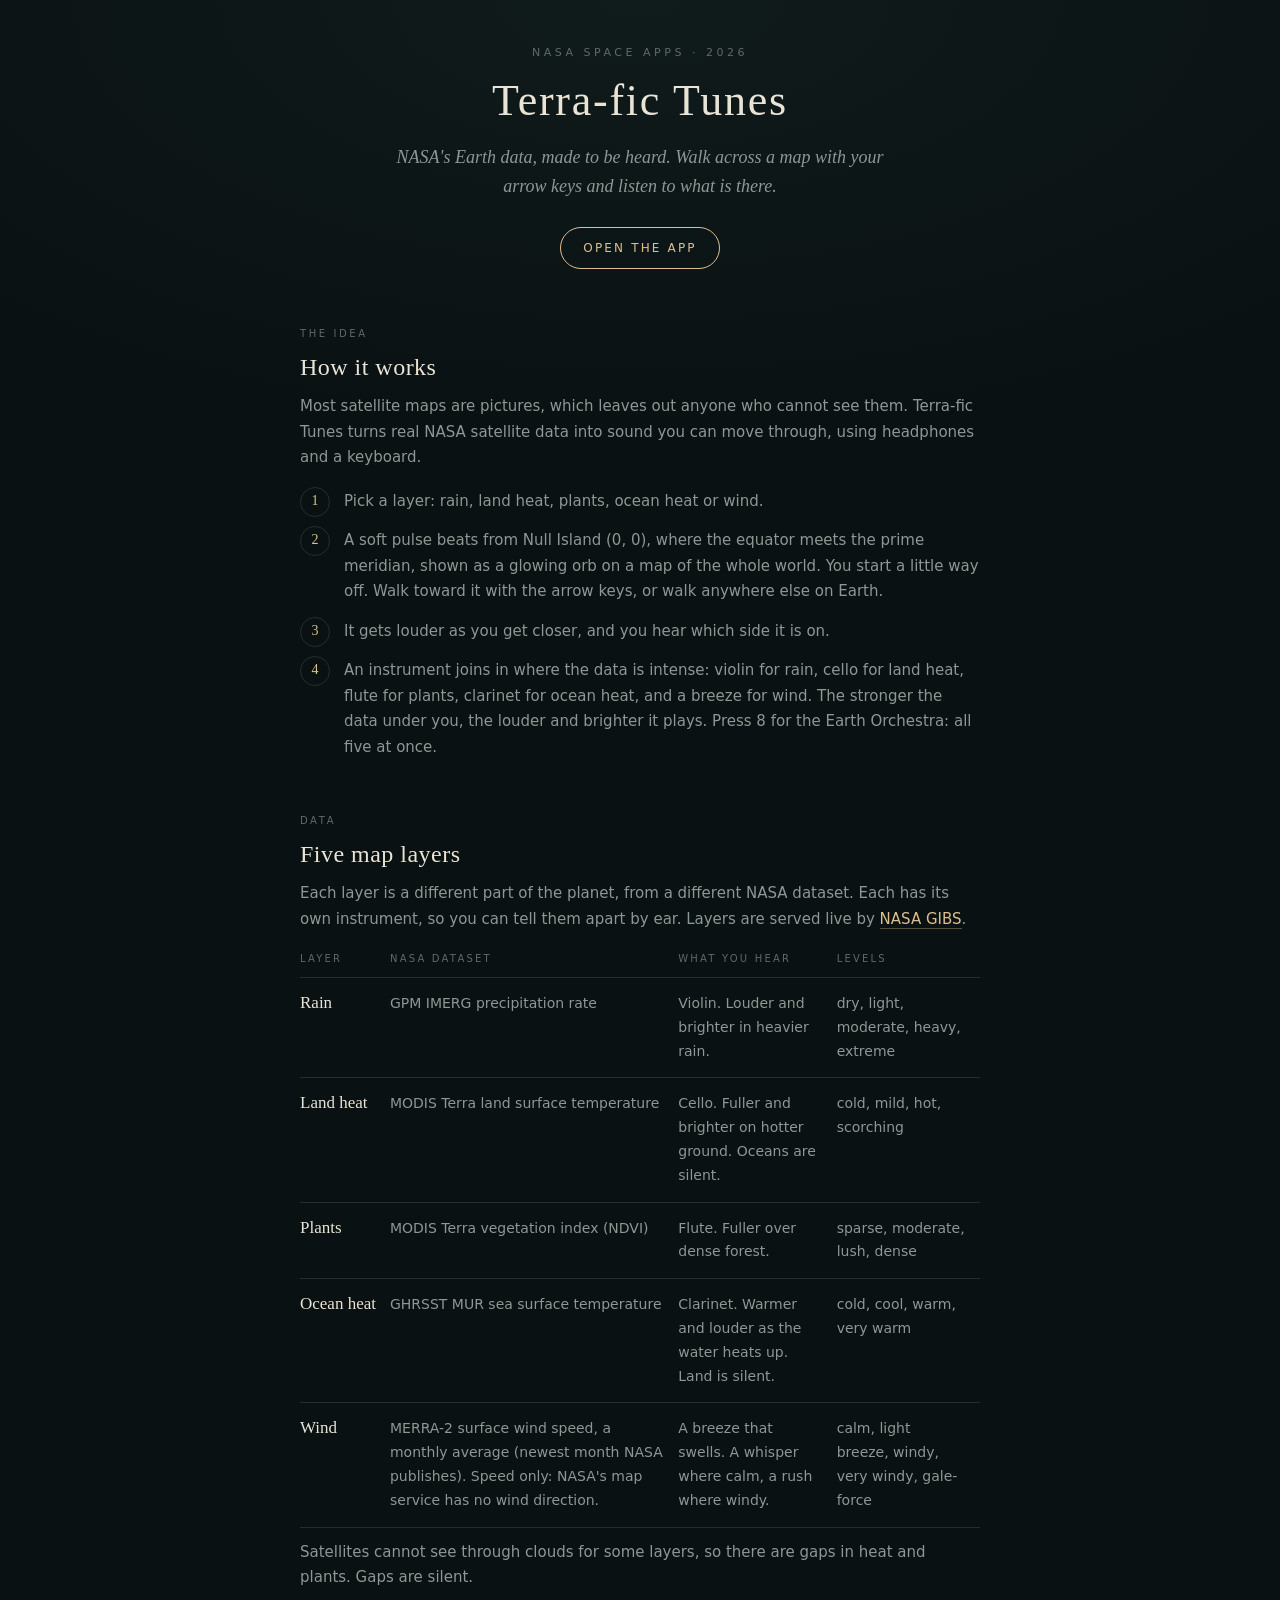
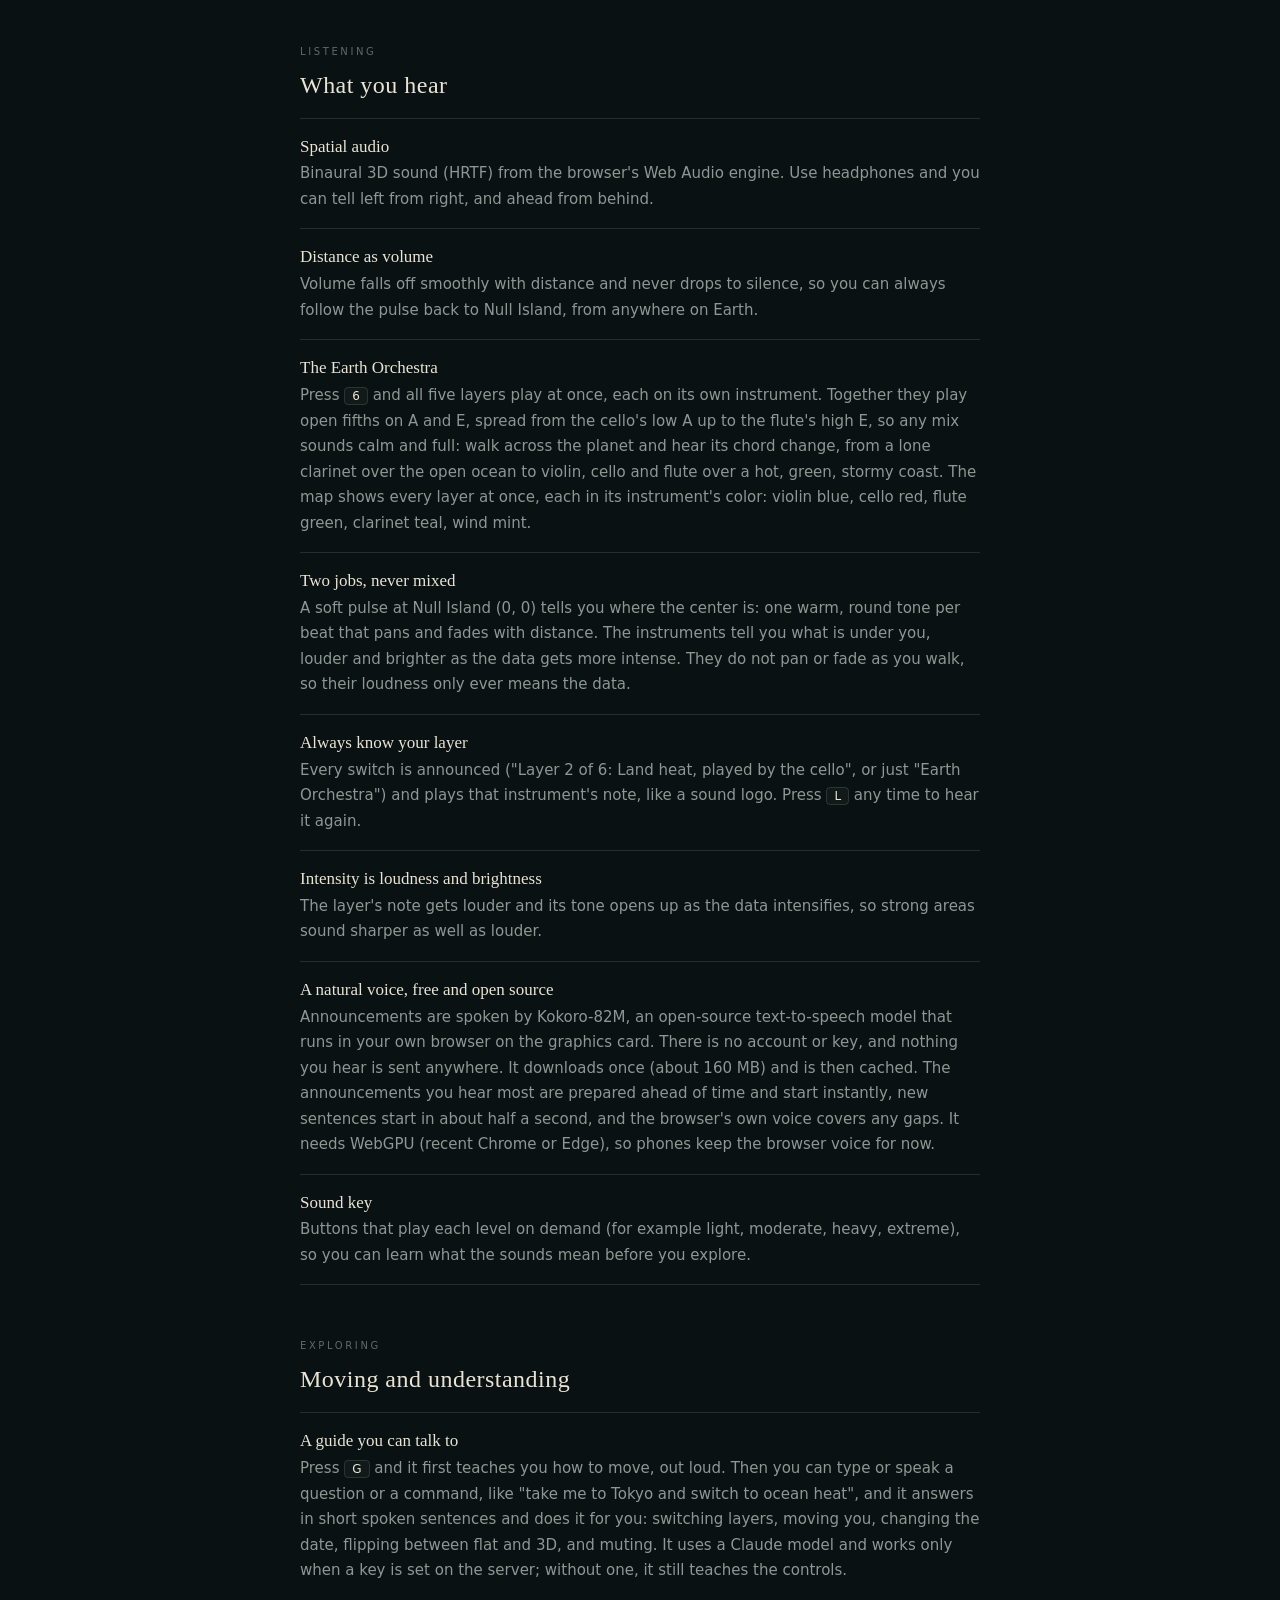
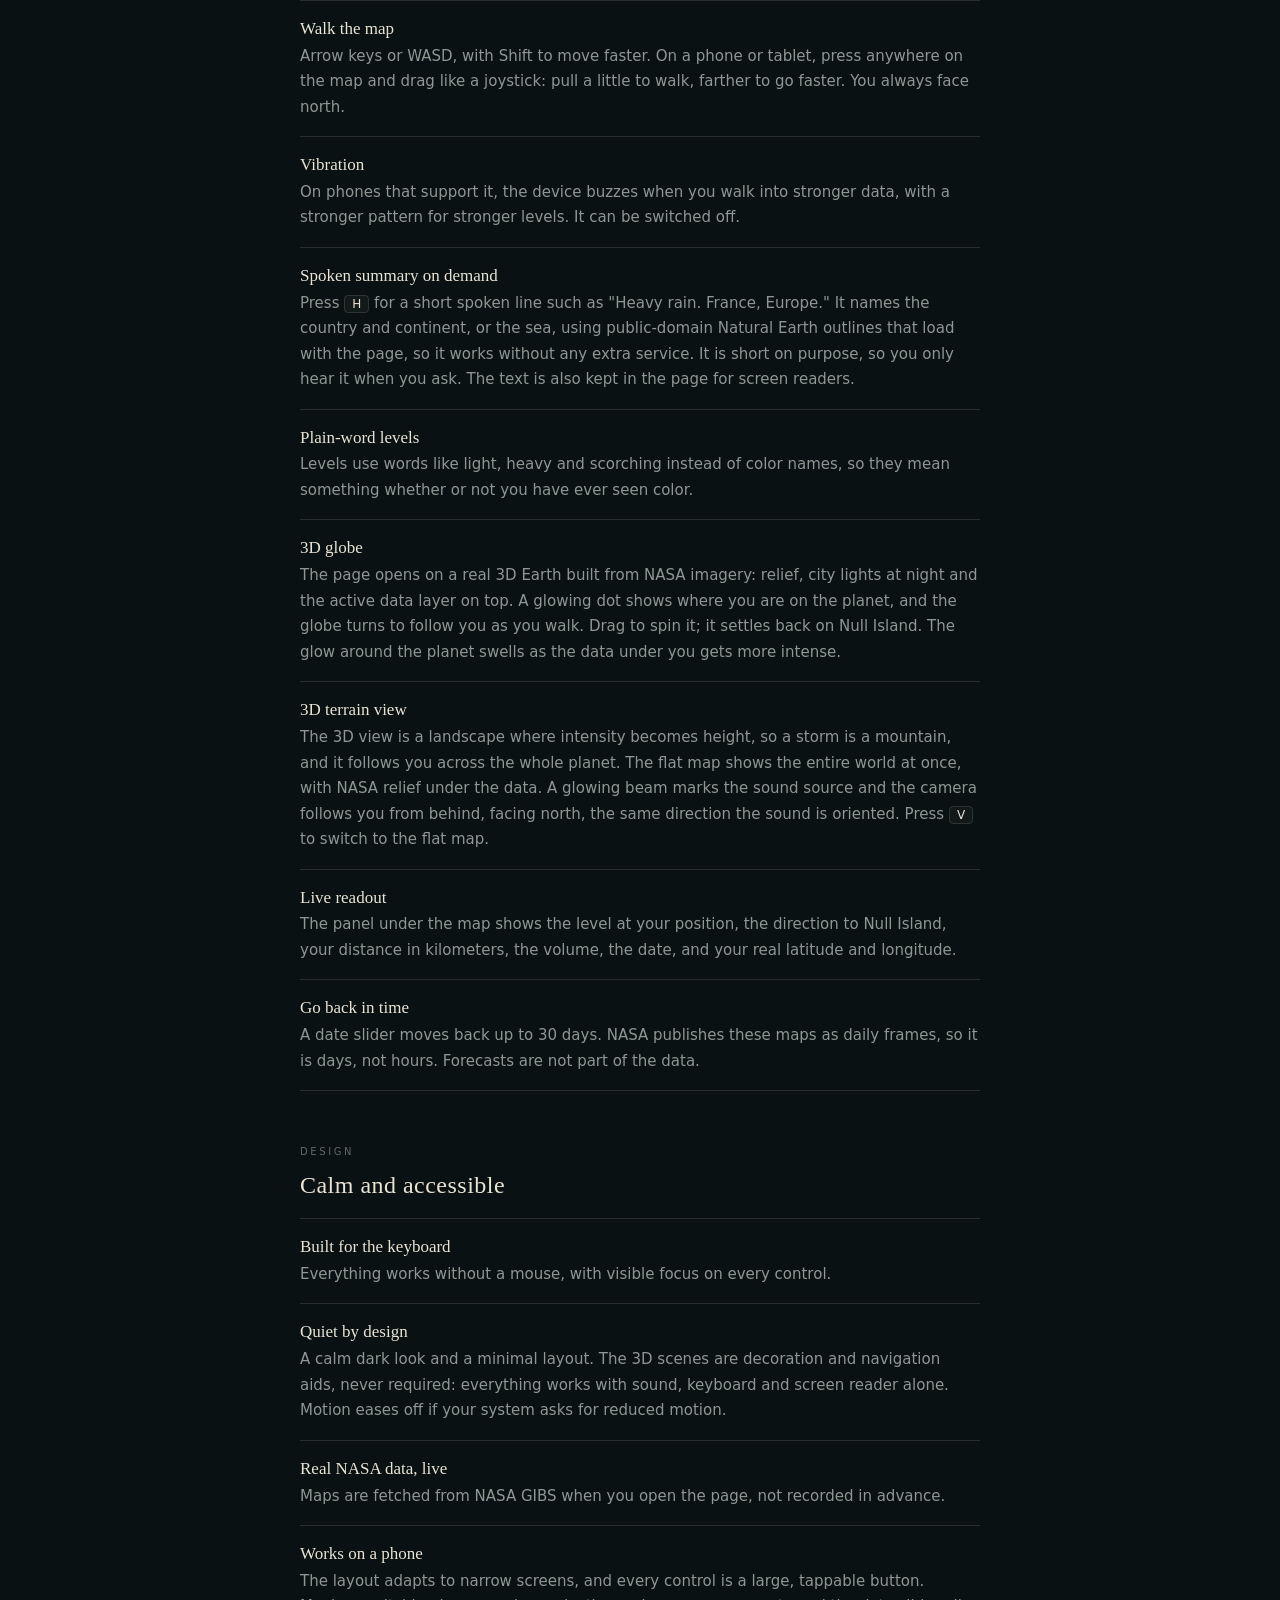
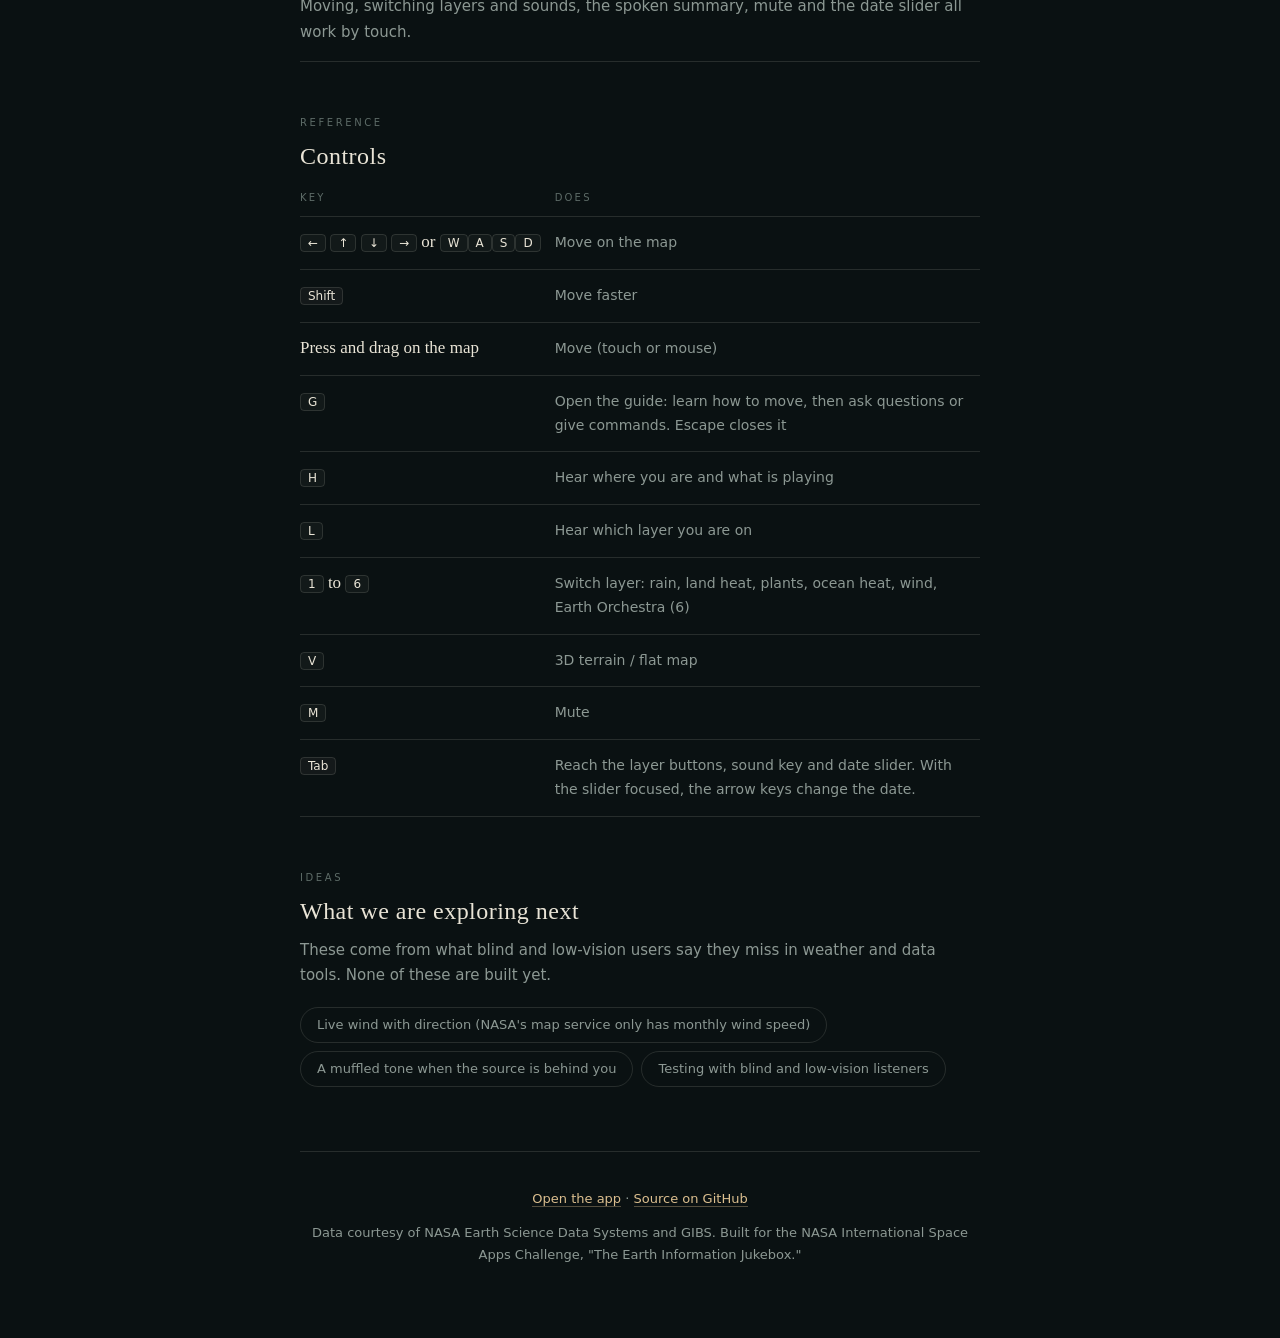
==== src/features.html @ e4cd9076 "Write the README; bring the features page up to date (five layers, the guide) Co-Authored-By: Claude" ====
<!doctype html>
<html lang="en">
<head>
<meta charset="utf-8">
<meta name="viewport" content="width=device-width, initial-scale=1">
<link rel="icon" type="image/png" sizes="64x64" href="icon-64.png">
<link rel="icon" type="image/png" sizes="32x32" href="icon-32.png">
<link rel="apple-touch-icon" href="apple-touch-icon.png">
<title>Terra-fic Tunes: Features</title>
<style>
  :root {
    color-scheme: dark;
    --bg: #0a1112; --bg2: #101b1c; --ink: #e9e4d6; --mute: #8c9893; --faint: #5d6b67;
    --line: rgba(233, 228, 214, .13); --accent: #dcbf8f;
    --serif: "Iowan Old Style", "Palatino Linotype", Palatino, "Book Antiqua", Georgia, serif;
    --sans: ui-sans-serif, system-ui, -apple-system, "Segoe UI", Roboto, sans-serif;
  }
  * { box-sizing: border-box; }
  html, body { margin: 0; min-height: 100%; }
  body {
    background: var(--bg); background-image: radial-gradient(120% 80% at 50% 0%, var(--bg2) 0%, var(--bg) 60%); background-attachment: fixed;
    color: var(--ink); font: 15px/1.7 var(--sans); padding-inline: 20px; padding-block: 44px 72px; -webkit-font-smoothing: antialiased;
  }
  main { max-width: 680px; margin: 0 auto; }
  a { color: var(--accent); text-decoration: none; border-bottom: 1px solid rgba(220,191,143,.35); }
  a:hover { border-color: var(--accent); }
  a:focus-visible { outline: 2px solid var(--accent); outline-offset: 3px; border-radius: 3px; }

  header { text-align: center; margin-bottom: 56px; }
  .eyebrow { margin: 0 0 14px; font-size: 11px; letter-spacing: .32em; text-transform: uppercase; color: var(--faint); }
  h1 { margin: 0; font: 400 clamp(32px, 6vw, 44px)/1.1 var(--serif); letter-spacing: .04em; }
  .lead { margin: 18px auto 0; max-width: 520px; color: var(--mute); font: italic 400 18px/1.6 var(--serif); }
  .back { display: inline-block; margin-top: 26px; font-size: 12px; letter-spacing: .18em; text-transform: uppercase; border: 1px solid var(--accent); padding: 10px 22px; border-radius: 999px; }

  section { margin-top: 52px; }
  h2 { margin: 0 0 6px; font: 400 24px/1.25 var(--serif); letter-spacing: .02em; }
  .k { display: block; margin: 0 0 10px; font-size: 10px; letter-spacing: .26em; text-transform: uppercase; color: var(--faint); }
  p { margin: 12px 0 0; color: var(--mute); }
  p b, li b { color: var(--ink); font-weight: 500; }

  ul.feat { list-style: none; margin: 18px 0 0; padding: 0; display: grid; gap: 0; border-top: 1px solid var(--line); }
  ul.feat li { padding: 16px 0; border-bottom: 1px solid var(--line); color: var(--mute); }
  ul.feat li strong { display: block; color: var(--ink); font: 400 17px/1.4 var(--serif); margin-bottom: 3px; }

  .tablewrap { overflow-x: auto; margin-top: 18px; }
  table { border-collapse: collapse; width: 100%; min-width: 560px; font-size: 14px; }
  th { text-align: left; font-size: 10px; letter-spacing: .22em; text-transform: uppercase; color: var(--faint); font-weight: 400; padding: 0 14px 10px 0; border-bottom: 1px solid var(--line); }
  td { padding: 14px 14px 14px 0; border-bottom: 1px solid var(--line); vertical-align: top; color: var(--mute); }
  td:first-child { color: var(--ink); font: 400 17px/1.3 var(--serif); white-space: nowrap; }
  kbd { font: 12px var(--sans); color: var(--ink); border: 1px solid var(--line); border-radius: 4px; padding: 1px 7px; background: rgba(233,228,214,.04); }

  .steps { counter-reset: s; list-style: none; padding: 0; margin: 18px 0 0; display: grid; gap: 14px; }
  .steps li { counter-increment: s; padding-left: 44px; position: relative; color: var(--mute); }
  .steps li::before { content: counter(s); position: absolute; left: 0; top: -2px; width: 28px; height: 28px; border: 1px solid var(--line); border-radius: 50%; text-align: center; font: 400 14px/26px var(--serif); color: var(--accent); }

  .soon { margin: 18px 0 0; padding: 0; list-style: none; display: flex; flex-wrap: wrap; gap: 8px; }
  .soon li { border: 1px solid var(--line); border-radius: 999px; padding: 6px 16px; font-size: 13px; color: var(--mute); }

  footer { margin-top: 64px; padding-top: 24px; border-top: 1px solid var(--line); text-align: center; font-size: 13px; color: var(--faint); }
  @media (prefers-reduced-motion: reduce) { * { transition: none !important; } }
</style>
</head>
<body>
<main>
  <header>
    <p class="eyebrow">NASA Space Apps &middot; 2026</p>
    <h1>Terra-fic Tunes</h1>
    <p class="lead">NASA's Earth data, made to be heard. Walk across a map with your arrow keys and listen to what is there.</p>
    <a class="back" href="index.html">Open the app</a>
  </header>

  <section aria-labelledby="how">
    <span class="k">The idea</span>
    <h2 id="how">How it works</h2>
    <p>Most satellite maps are pictures, which leaves out anyone who cannot see them. Terra-fic Tunes turns real NASA satellite data into sound you can move through, using headphones and a keyboard.</p>
    <ol class="steps">
      <li>Pick a layer: rain, land heat, plants, ocean heat or wind.</li>
      <li>A soft pulse beats from Null Island (0, 0), where the equator meets the prime meridian, shown as a glowing orb on a map of the whole world. You start a little way off. Walk toward it with the arrow keys, or walk anywhere else on Earth.</li>
      <li>It gets louder as you get closer, and you hear which side it is on.</li>
      <li>An instrument joins in where the data is intense: violin for rain, cello for land heat, flute for plants, clarinet for ocean heat, and a breeze for wind. The stronger the data under you, the louder and brighter it plays. Press 8 for the Earth Orchestra: all five at once.</li>
    </ol>
  </section>

  <section aria-labelledby="layers">
    <span class="k">Data</span>
    <h2 id="layers">Five map layers</h2>
    <p>Each layer is a different part of the planet, from a different NASA dataset. Each has its own instrument, so you can tell them apart by ear. Layers are served live by <a href="https://www.earthdata.nasa.gov/engage/open-data-services-software/earthdata-developer-portal/gibs-api">NASA GIBS</a>.</p>
    <div class="tablewrap">
      <table>
        <thead><tr><th>Layer</th><th>NASA dataset</th><th>What you hear</th><th>Levels</th></tr></thead>
        <tbody>
          <tr><td>Rain</td><td>GPM IMERG precipitation rate</td><td>Violin. Louder and brighter in heavier rain.</td><td>dry, light, moderate, heavy, extreme</td></tr>
          <tr><td>Land heat</td><td>MODIS Terra land surface temperature</td><td>Cello. Fuller and brighter on hotter ground. Oceans are silent.</td><td>cold, mild, hot, scorching</td></tr>
          <tr><td>Plants</td><td>MODIS Terra vegetation index (NDVI)</td><td>Flute. Fuller over dense forest.</td><td>sparse, moderate, lush, dense</td></tr>
          <tr><td>Ocean heat</td><td>GHRSST MUR sea surface temperature</td><td>Clarinet. Warmer and louder as the water heats up. Land is silent.</td><td>cold, cool, warm, very warm</td></tr>
          <tr><td>Wind</td><td>MERRA-2 surface wind speed, a monthly average (newest month NASA publishes). Speed only: NASA's map service has no wind direction.</td><td>A breeze that swells. A whisper where calm, a rush where windy.</td><td>calm, light breeze, windy, very windy, gale-force</td></tr>
        </tbody>
      </table>
    </div>
    <p>Satellites cannot see through clouds for some layers, so there are gaps in heat and plants. Gaps are silent.</p>
  </section>

  <section aria-labelledby="audio">
    <span class="k">Listening</span>
    <h2 id="audio">What you hear</h2>
    <ul class="feat">
      <li><strong>Spatial audio</strong>Binaural 3D sound (HRTF) from the browser's Web Audio engine. Use headphones and you can tell left from right, and ahead from behind.</li>
      <li><strong>Distance as volume</strong>Volume falls off smoothly with distance and never drops to silence, so you can always follow the pulse back to Null Island, from anywhere on Earth.</li>
      <li><strong>The Earth Orchestra</strong>Press <kbd>6</kbd> and all five layers play at once, each on its own instrument. Together they play open fifths on A and E, spread from the cello's low A up to the flute's high E, so any mix sounds calm and full: walk across the planet and hear its chord change, from a lone clarinet over the open ocean to violin, cello and flute over a hot, green, stormy coast. The map shows every layer at once, each in its instrument's color: violin blue, cello red, flute green, clarinet teal, wind mint.</li>
      <li><strong>Two jobs, never mixed</strong>A soft pulse at Null Island (0, 0) tells you where the center is: one warm, round tone per beat that pans and fades with distance. The instruments tell you what is under you, louder and brighter as the data gets more intense. They do not pan or fade as you walk, so their loudness only ever means the data.</li>
      <li><strong>Always know your layer</strong>Every switch is announced ("Layer 2 of 6: Land heat, played by the cello", or just "Earth Orchestra") and plays that instrument's note, like a sound logo. Press <kbd>L</kbd> any time to hear it again.</li>
      <li><strong>Intensity is loudness and brightness</strong>The layer's note gets louder and its tone opens up as the data intensifies, so strong areas sound sharper as well as louder.</li>
      <li><strong>A natural voice, free and open source</strong>Announcements are spoken by Kokoro-82M, an open-source text-to-speech model that runs in your own browser on the graphics card. There is no account or key, and nothing you hear is sent anywhere. It downloads once (about 160 MB) and is then cached. The announcements you hear most are prepared ahead of time and start instantly, new sentences start in about half a second, and the browser's own voice covers any gaps. It needs WebGPU (recent Chrome or Edge), so phones keep the browser voice for now.</li>
      <li><strong>Sound key</strong>Buttons that play each level on demand (for example light, moderate, heavy, extreme), so you can learn what the sounds mean before you explore.</li>
    </ul>
  </section>

  <section aria-labelledby="explore">
    <span class="k">Exploring</span>
    <h2 id="explore">Moving and understanding</h2>
    <ul class="feat">
      <li><strong>A guide you can talk to</strong>Press <kbd>G</kbd> and it first teaches you how to move, out loud. Then you can type or speak a question or a command, like "take me to Tokyo and switch to ocean heat", and it answers in short spoken sentences and does it for you: switching layers, moving you, changing the date, flipping between flat and 3D, and muting. It uses a Claude model and works only when a key is set on the server; without one, it still teaches the controls.</li>
      <li><strong>Walk the map</strong>Arrow keys or WASD, with Shift to move faster. On a phone or tablet, press anywhere on the map and drag like a joystick: pull a little to walk, farther to go faster. You always face north.</li>
      <li><strong>Vibration</strong>On phones that support it, the device buzzes when you walk into stronger data, with a stronger pattern for stronger levels. It can be switched off.</li>
      <li><strong>Spoken summary on demand</strong>Press <kbd>H</kbd> for a short spoken line such as "Heavy rain. France, Europe." It names the country and continent, or the sea, using public-domain Natural Earth outlines that load with the page, so it works without any extra service. It is short on purpose, so you only hear it when you ask. The text is also kept in the page for screen readers.</li>
      <li><strong>Plain-word levels</strong>Levels use words like light, heavy and scorching instead of color names, so they mean something whether or not you have ever seen color.</li>
      <li><strong>3D globe</strong>The page opens on a real 3D Earth built from NASA imagery: relief, city lights at night and the active data layer on top. A glowing dot shows where you are on the planet, and the globe turns to follow you as you walk. Drag to spin it; it settles back on Null Island. The glow around the planet swells as the data under you gets more intense.</li>
      <li><strong>3D terrain view</strong>The 3D view is a landscape where intensity becomes height, so a storm is a mountain, and it follows you across the whole planet. The flat map shows the entire world at once, with NASA relief under the data. A glowing beam marks the sound source and the camera follows you from behind, facing north, the same direction the sound is oriented. Press <kbd>V</kbd> to switch to the flat map.</li>
      <li><strong>Live readout</strong>The panel under the map shows the level at your position, the direction to Null Island, your distance in kilometers, the volume, the date, and your real latitude and longitude.</li>
      <li><strong>Go back in time</strong>A date slider moves back up to 30 days. NASA publishes these maps as daily frames, so it is days, not hours. Forecasts are not part of the data.</li>
    </ul>
  </section>

  <section aria-labelledby="design">
    <span class="k">Design</span>
    <h2 id="design">Calm and accessible</h2>
    <ul class="feat">
      <li><strong>Built for the keyboard</strong>Everything works without a mouse, with visible focus on every control.</li>
      <li><strong>Quiet by design</strong>A calm dark look and a minimal layout. The 3D scenes are decoration and navigation aids, never required: everything works with sound, keyboard and screen reader alone. Motion eases off if your system asks for reduced motion.</li>
      <li><strong>Real NASA data, live</strong>Maps are fetched from NASA GIBS when you open the page, not recorded in advance.</li>
      <li><strong>Works on a phone</strong>The layout adapts to narrow screens, and every control is a large, tappable button. Moving, switching layers and sounds, the spoken summary, mute and the date slider all work by touch.</li>
    </ul>
  </section>

  <section aria-labelledby="keys">
    <span class="k">Reference</span>
    <h2 id="keys">Controls</h2>
    <div class="tablewrap">
      <table>
        <thead><tr><th>Key</th><th>Does</th></tr></thead>
        <tbody>
          <tr><td><kbd>&larr;</kbd> <kbd>&uarr;</kbd> <kbd>&darr;</kbd> <kbd>&rarr;</kbd> or <kbd>W</kbd><kbd>A</kbd><kbd>S</kbd><kbd>D</kbd></td><td>Move on the map</td></tr>
          <tr><td><kbd>Shift</kbd></td><td>Move faster</td></tr>
          <tr><td>Press and drag on the map</td><td>Move (touch or mouse)</td></tr>
          <tr><td><kbd>G</kbd></td><td>Open the guide: learn how to move, then ask questions or give commands. Escape closes it</td></tr>
          <tr><td><kbd>H</kbd></td><td>Hear where you are and what is playing</td></tr>
          <tr><td><kbd>L</kbd></td><td>Hear which layer you are on</td></tr>
          <tr><td><kbd>1</kbd> to <kbd>6</kbd></td><td>Switch layer: rain, land heat, plants, ocean heat, wind, Earth Orchestra (6)</td></tr>
          <tr><td><kbd>V</kbd></td><td>3D terrain / flat map</td></tr>
          <tr><td><kbd>M</kbd></td><td>Mute</td></tr>
          <tr><td><kbd>Tab</kbd></td><td>Reach the layer buttons, sound key and date slider. With the slider focused, the arrow keys change the date.</td></tr>
        </tbody>
      </table>
    </div>
  </section>

  <section aria-labelledby="next">
    <span class="k">Ideas</span>
    <h2 id="next">What we are exploring next</h2>
    <p>These come from what blind and low-vision users say they miss in weather and data tools. None of these are built yet.</p>
    <ul class="soon">
      <li>Live wind with direction (NASA's map service only has monthly wind speed)</li>
      <li>A muffled tone when the source is behind you</li>
      <li>Testing with blind and low-vision listeners</li>
    </ul>
  </section>

  <footer>
    <p><a href="index.html">Open the app</a> &middot; <a href="https://github.com/sohumvajaria/nasa-space-apps-2026">Source on GitHub</a></p>
    <p>Data courtesy of NASA Earth Science Data Systems and GIBS. Built for the NASA International Space Apps Challenge, "The Earth Information Jukebox."</p>
  </footer>
</main>
</body>
</html>
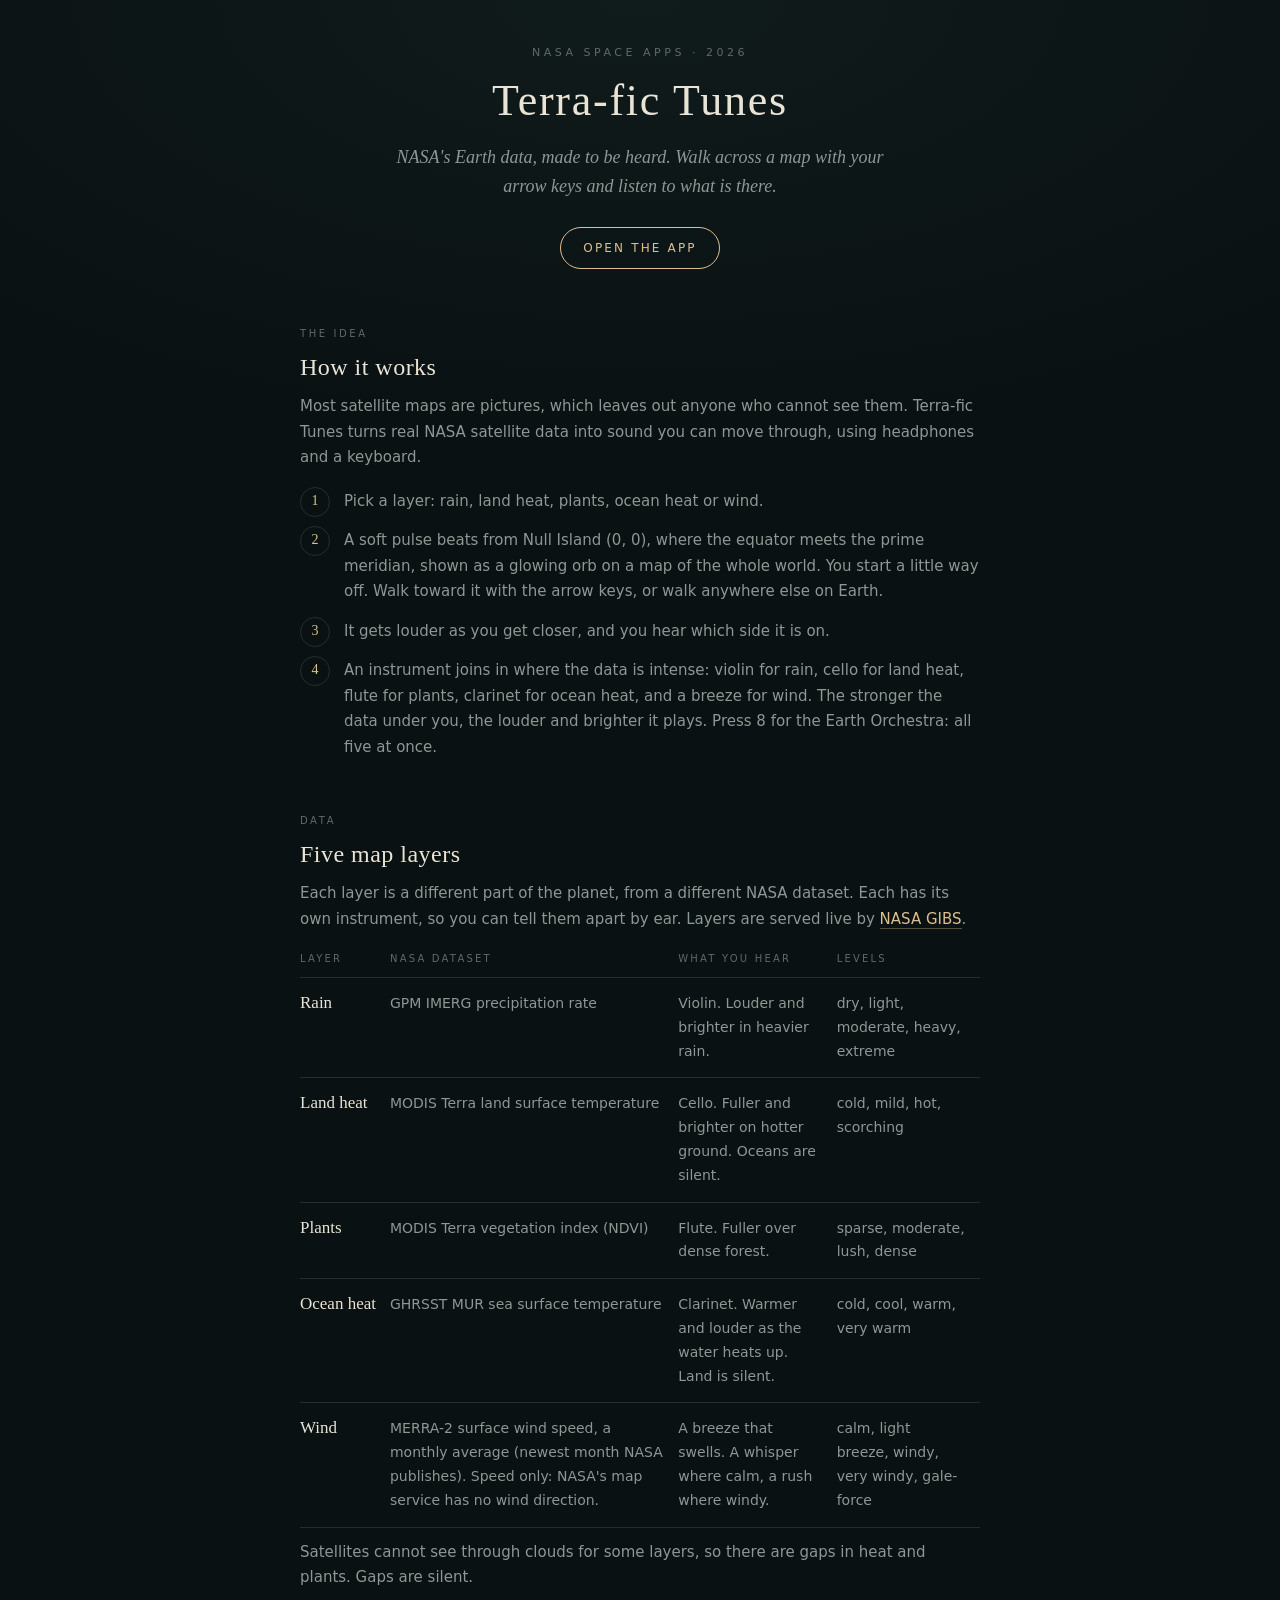
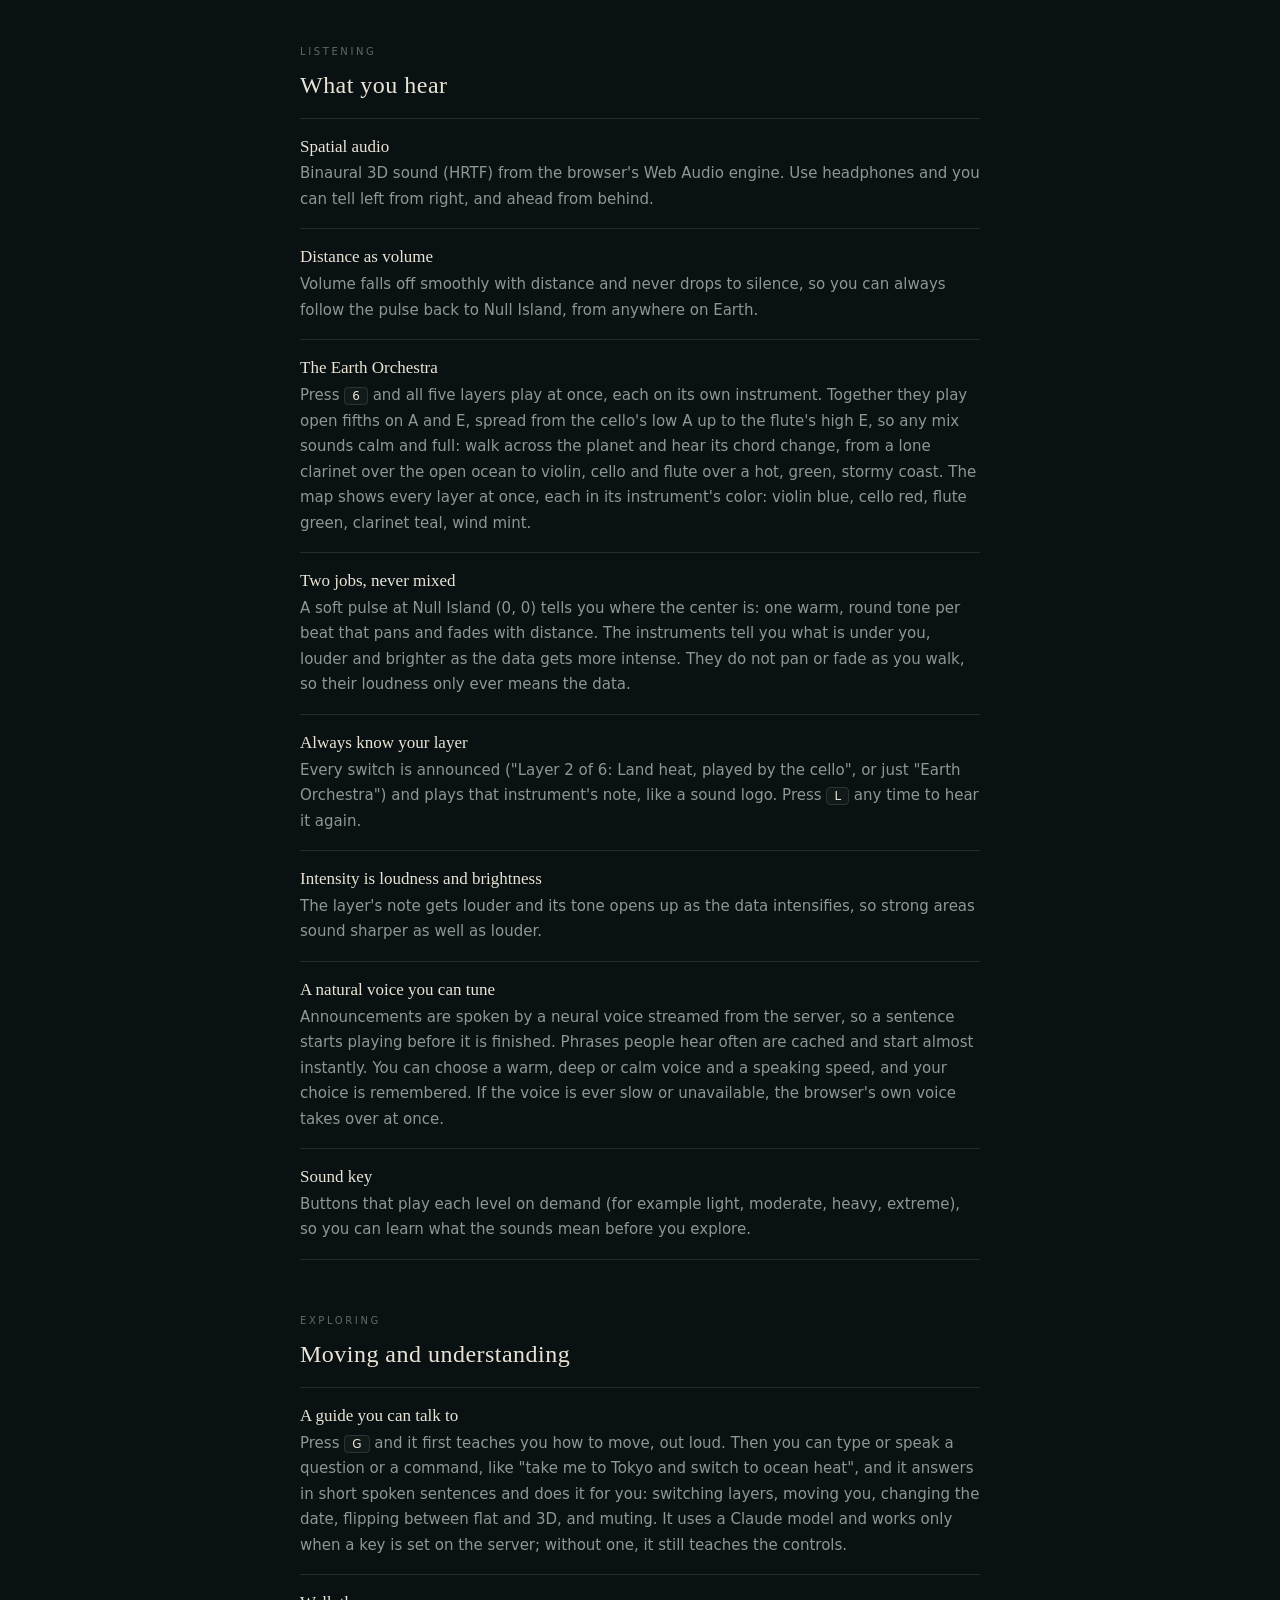
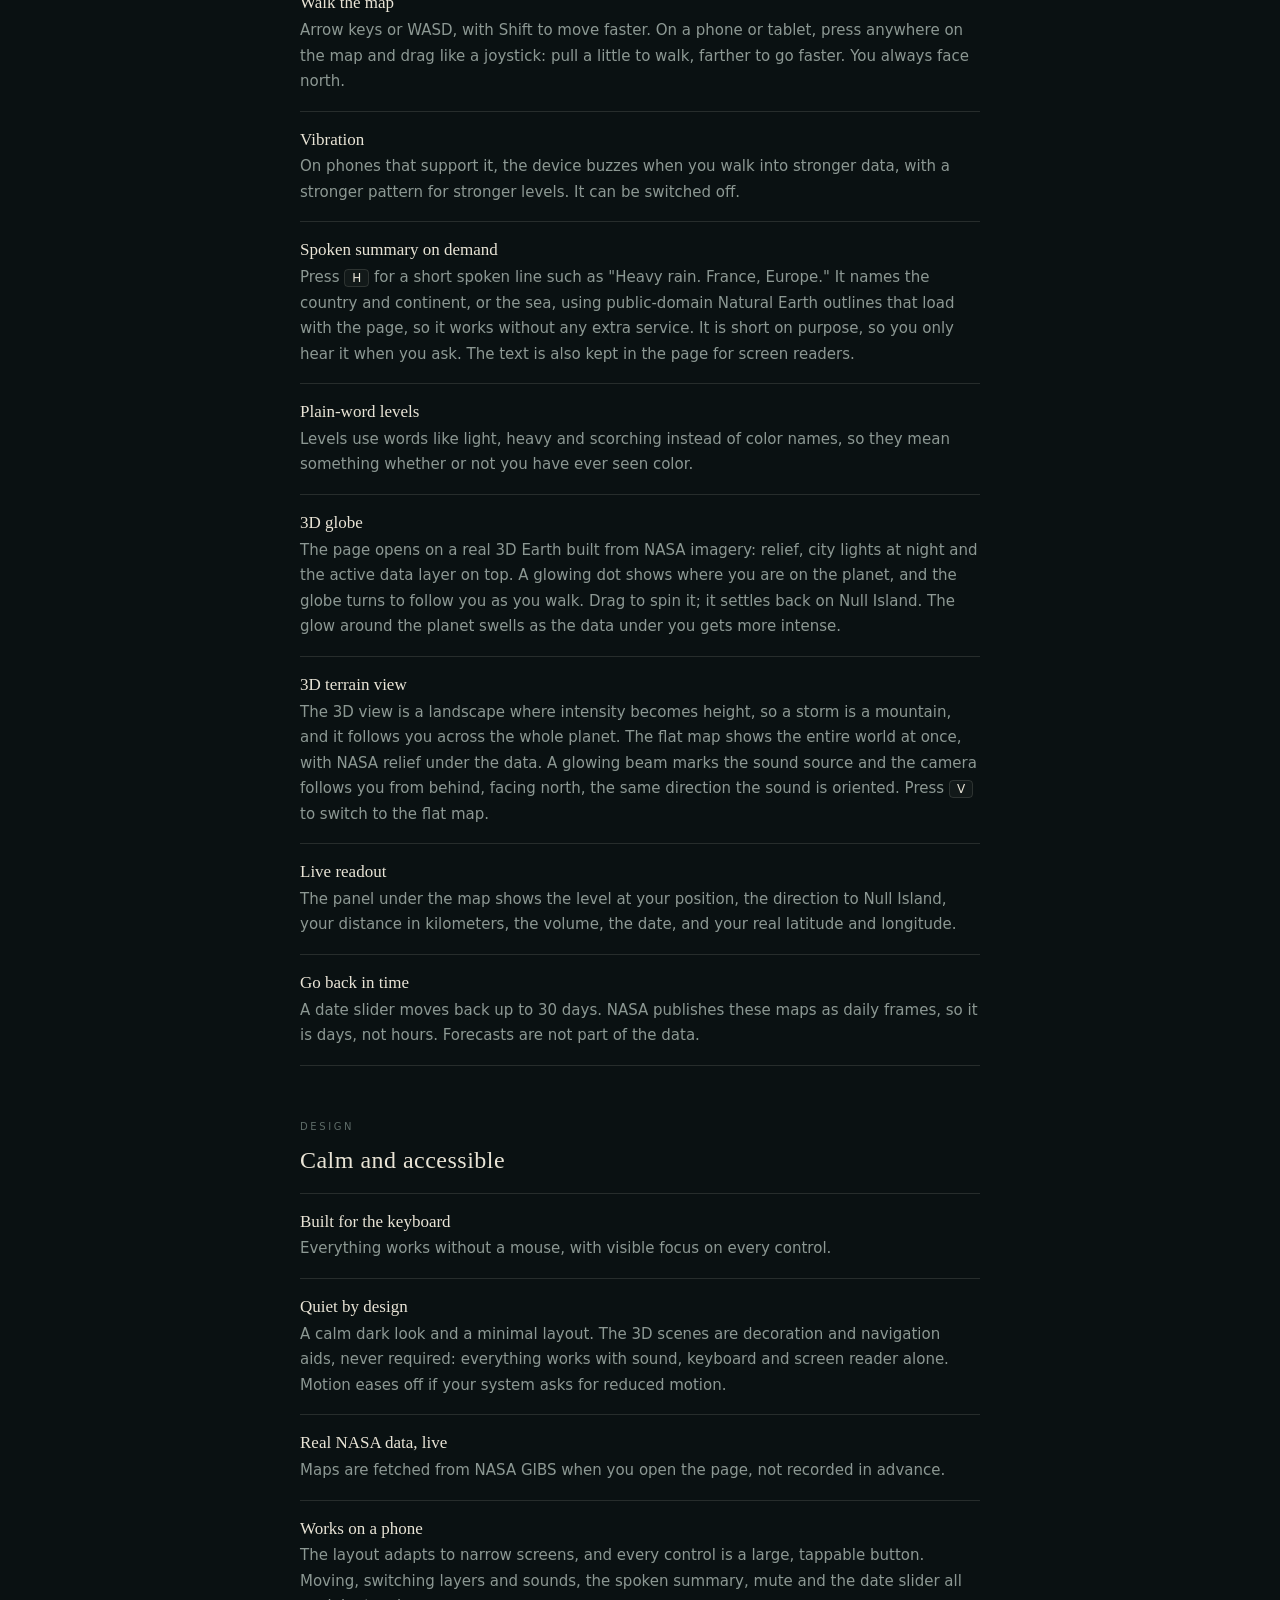
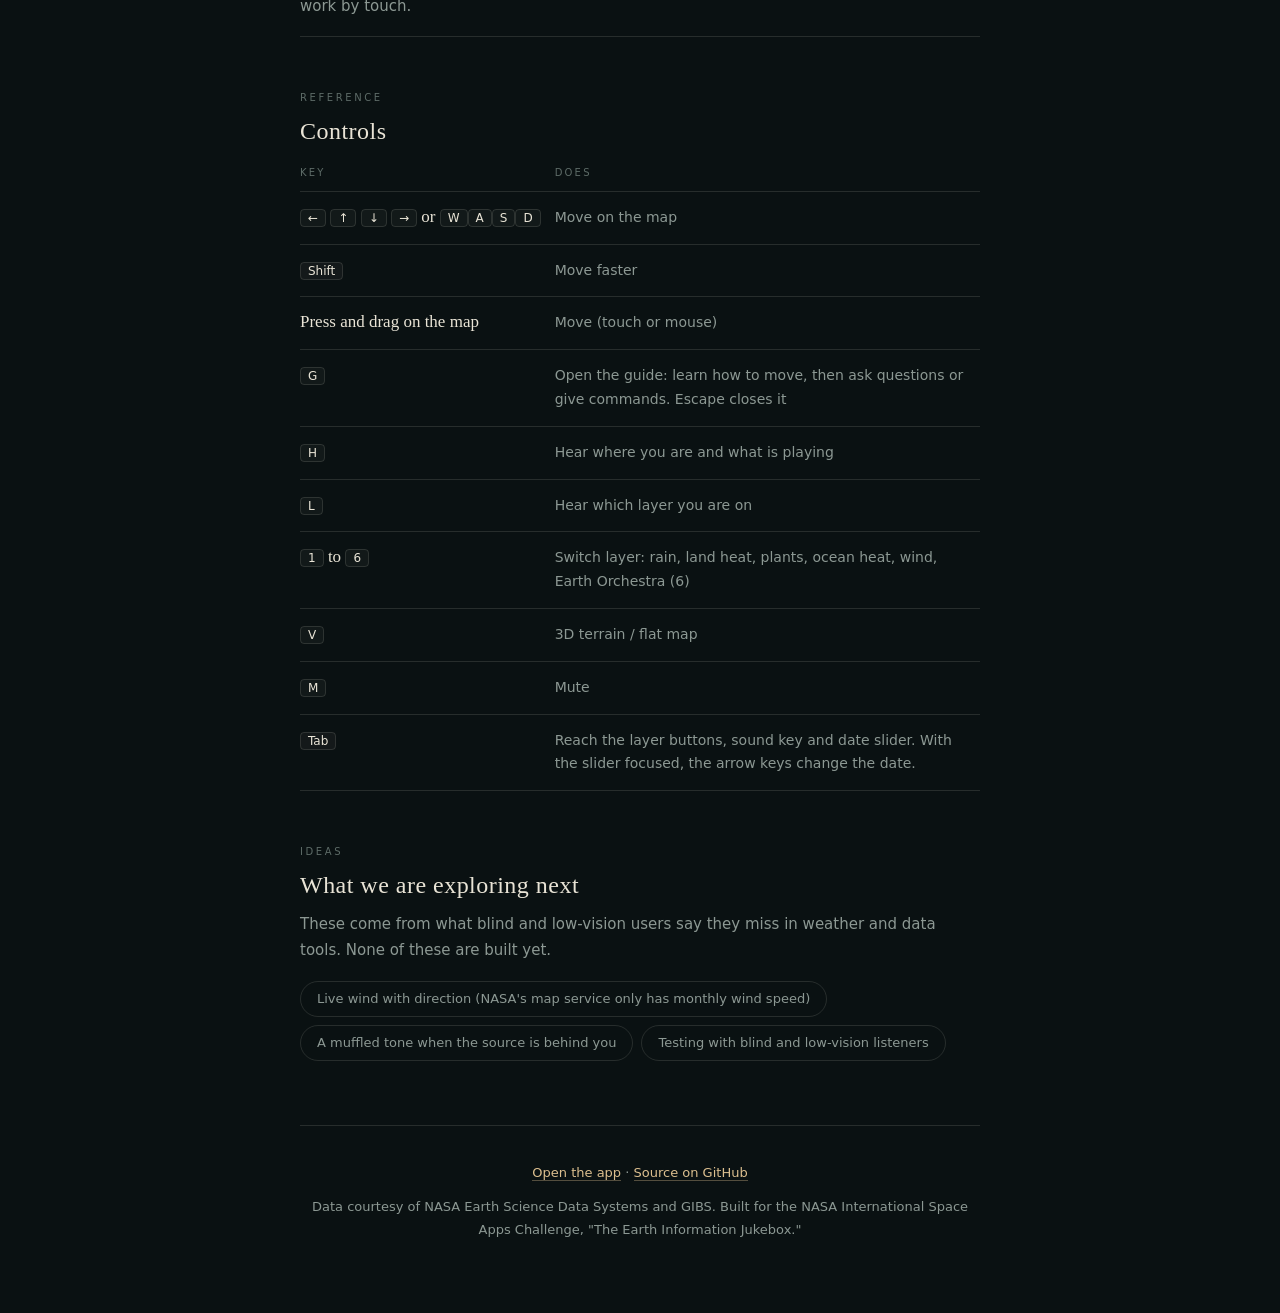
==== commit 2e2ca960: "Remove the Kokoro on-device voice: server voice (OpenAI) with the browser voice as the instant fallb" ====
--- a/src/features.html
+++ b/src/features.html
@@ -110,7 +110,7 @@
       <li><strong>Two jobs, never mixed</strong>A soft pulse at Null Island (0, 0) tells you where the center is: one warm, round tone per beat that pans and fades with distance. The instruments tell you what is under you, louder and brighter as the data gets more intense. They do not pan or fade as you walk, so their loudness only ever means the data.</li>
       <li><strong>Always know your layer</strong>Every switch is announced ("Layer 2 of 6: Land heat, played by the cello", or just "Earth Orchestra") and plays that instrument's note, like a sound logo. Press <kbd>L</kbd> any time to hear it again.</li>
       <li><strong>Intensity is loudness and brightness</strong>The layer's note gets louder and its tone opens up as the data intensifies, so strong areas sound sharper as well as louder.</li>
-      <li><strong>A natural voice, free and open source</strong>Announcements are spoken by Kokoro-82M, an open-source text-to-speech model that runs in your own browser on the graphics card. There is no account or key, and nothing you hear is sent anywhere. It downloads once (about 160 MB) and is then cached. The announcements you hear most are prepared ahead of time and start instantly, new sentences start in about half a second, and the browser's own voice covers any gaps. It needs WebGPU (recent Chrome or Edge), so phones keep the browser voice for now.</li>
+      <li><strong>A natural voice you can tune</strong>Announcements are spoken by a neural voice streamed from the server, so a sentence starts playing before it is finished. Phrases people hear often are cached and start almost instantly. You can choose a warm, deep or calm voice and a speaking speed, and your choice is remembered. If the voice is ever slow or unavailable, the browser's own voice takes over at once.</li>
       <li><strong>Sound key</strong>Buttons that play each level on demand (for example light, moderate, heavy, extreme), so you can learn what the sounds mean before you explore.</li>
     </ul>
   </section>
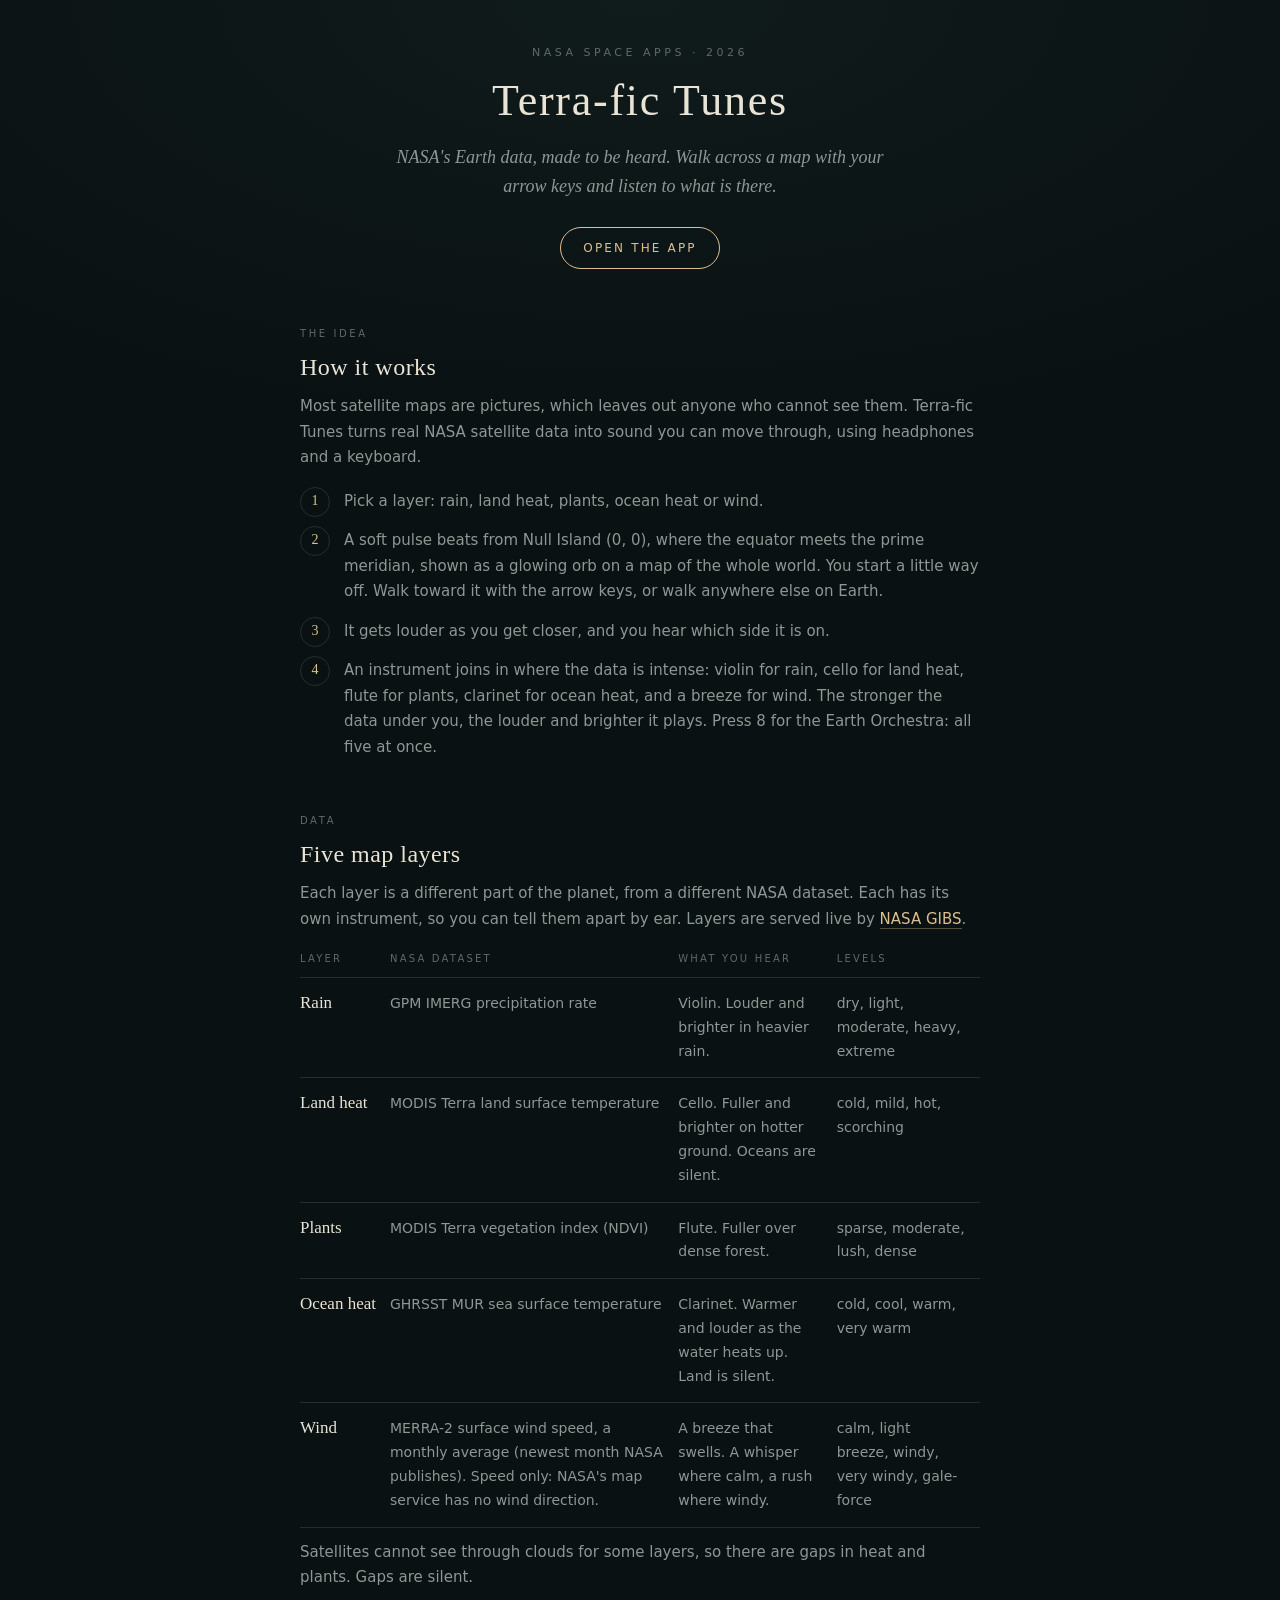
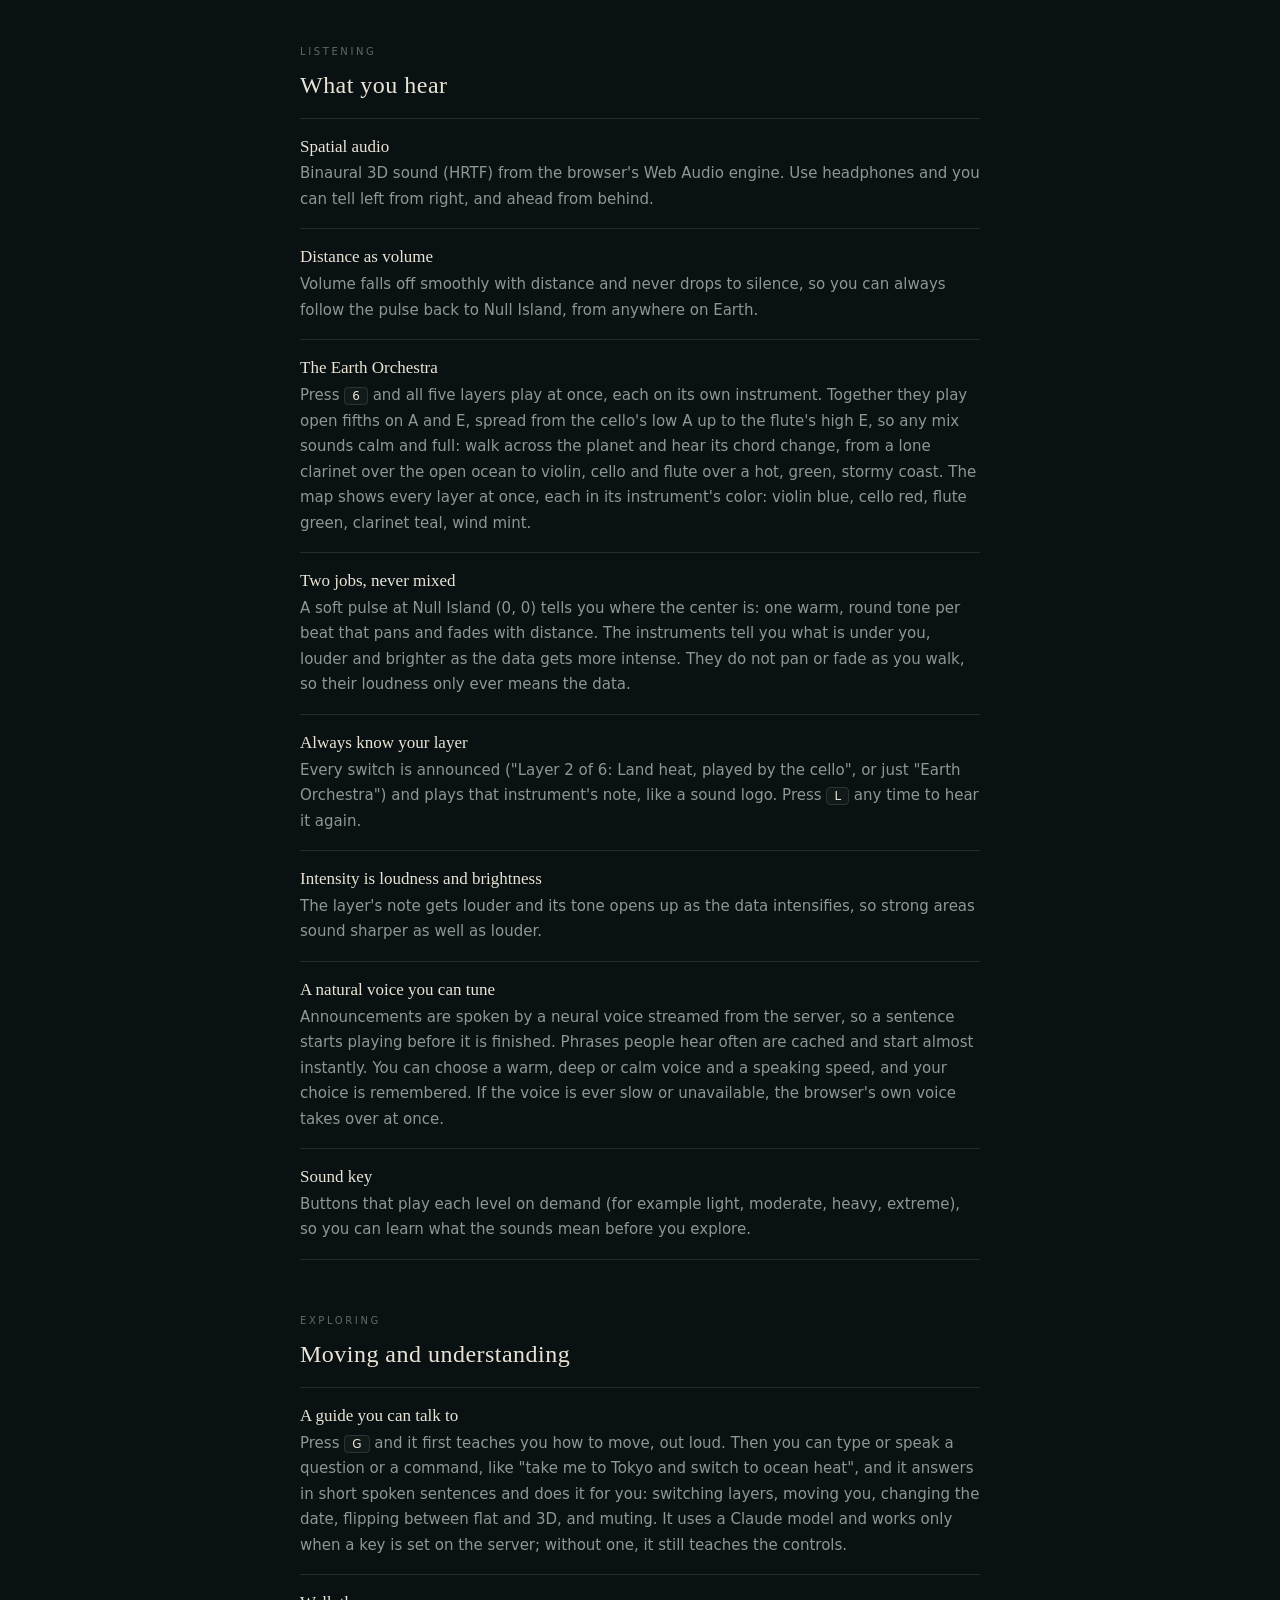
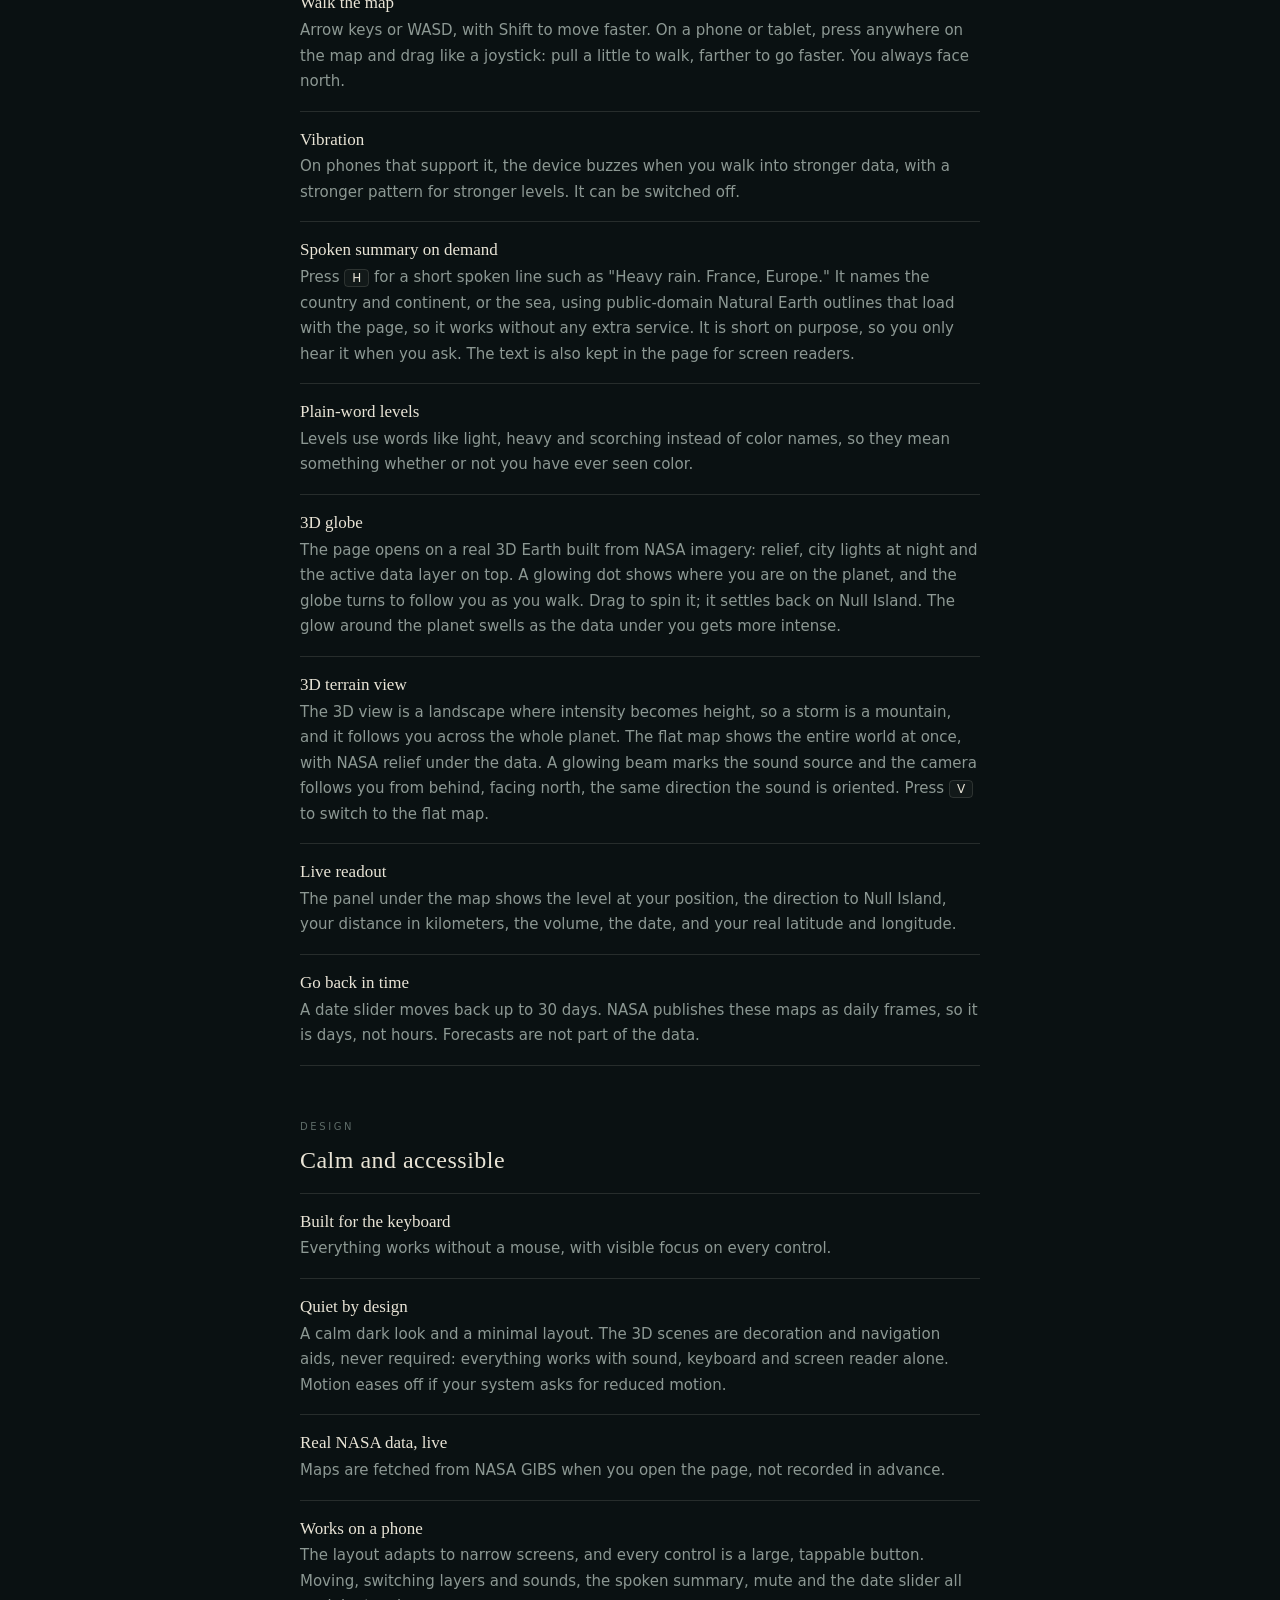
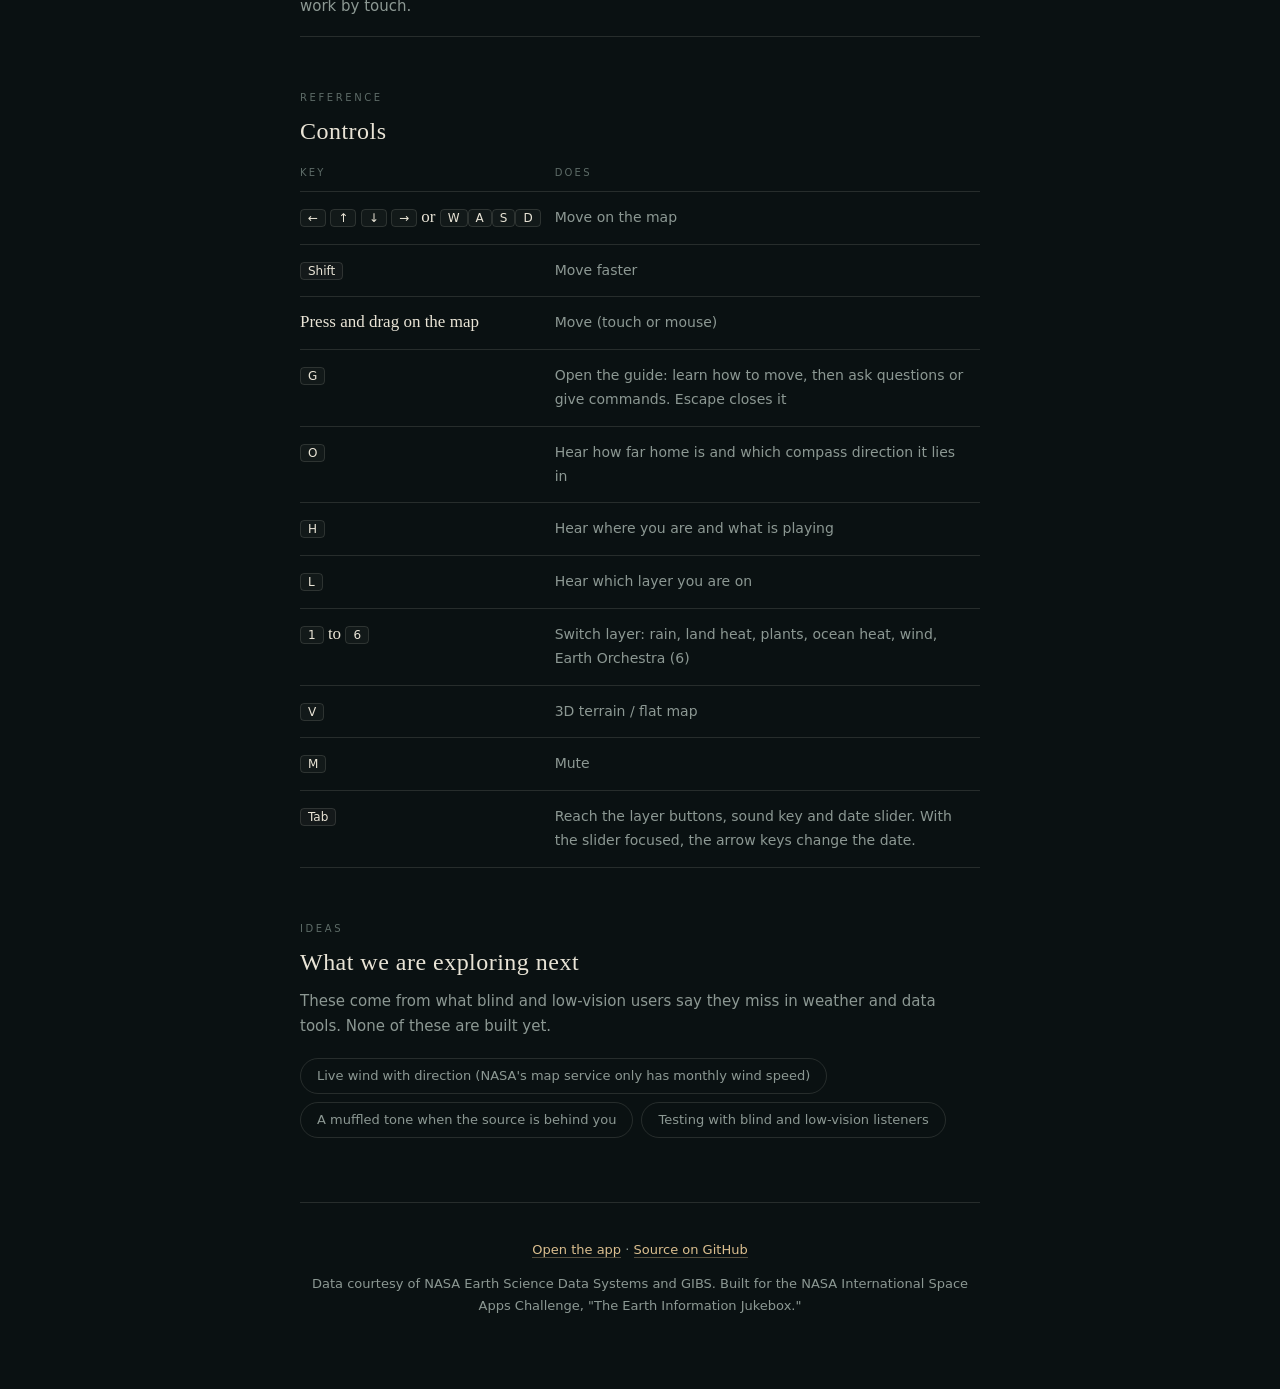
==== commit 142e756e: "Remove the Navigator page and its unused files; O key speaks distance and compass direction to home " ====
--- a/src/features.html
+++ b/src/features.html
@@ -153,6 +153,7 @@
           <tr><td><kbd>Shift</kbd></td><td>Move faster</td></tr>
           <tr><td>Press and drag on the map</td><td>Move (touch or mouse)</td></tr>
           <tr><td><kbd>G</kbd></td><td>Open the guide: learn how to move, then ask questions or give commands. Escape closes it</td></tr>
+          <tr><td><kbd>O</kbd></td><td>Hear how far home is and which compass direction it lies in</td></tr>
           <tr><td><kbd>H</kbd></td><td>Hear where you are and what is playing</td></tr>
           <tr><td><kbd>L</kbd></td><td>Hear which layer you are on</td></tr>
           <tr><td><kbd>1</kbd> to <kbd>6</kbd></td><td>Switch layer: rain, land heat, plants, ocean heat, wind, Earth Orchestra (6)</td></tr>
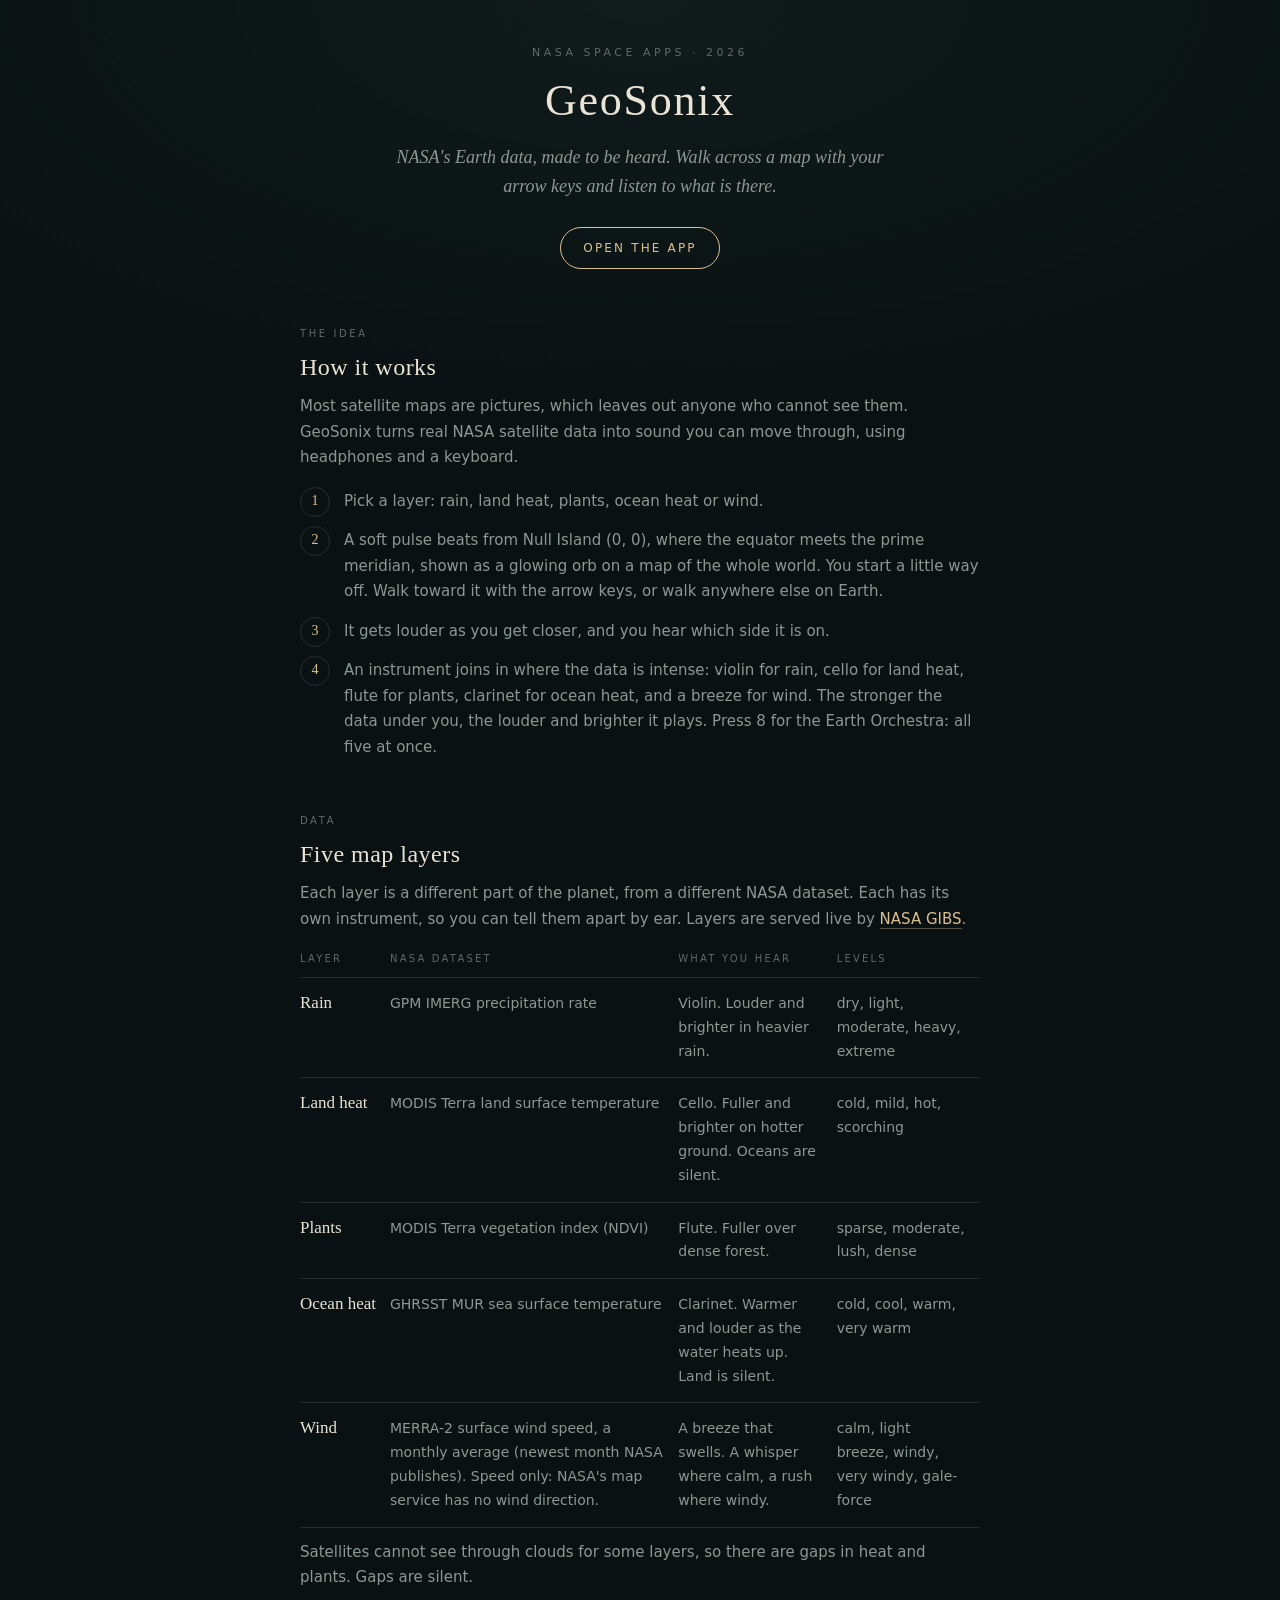
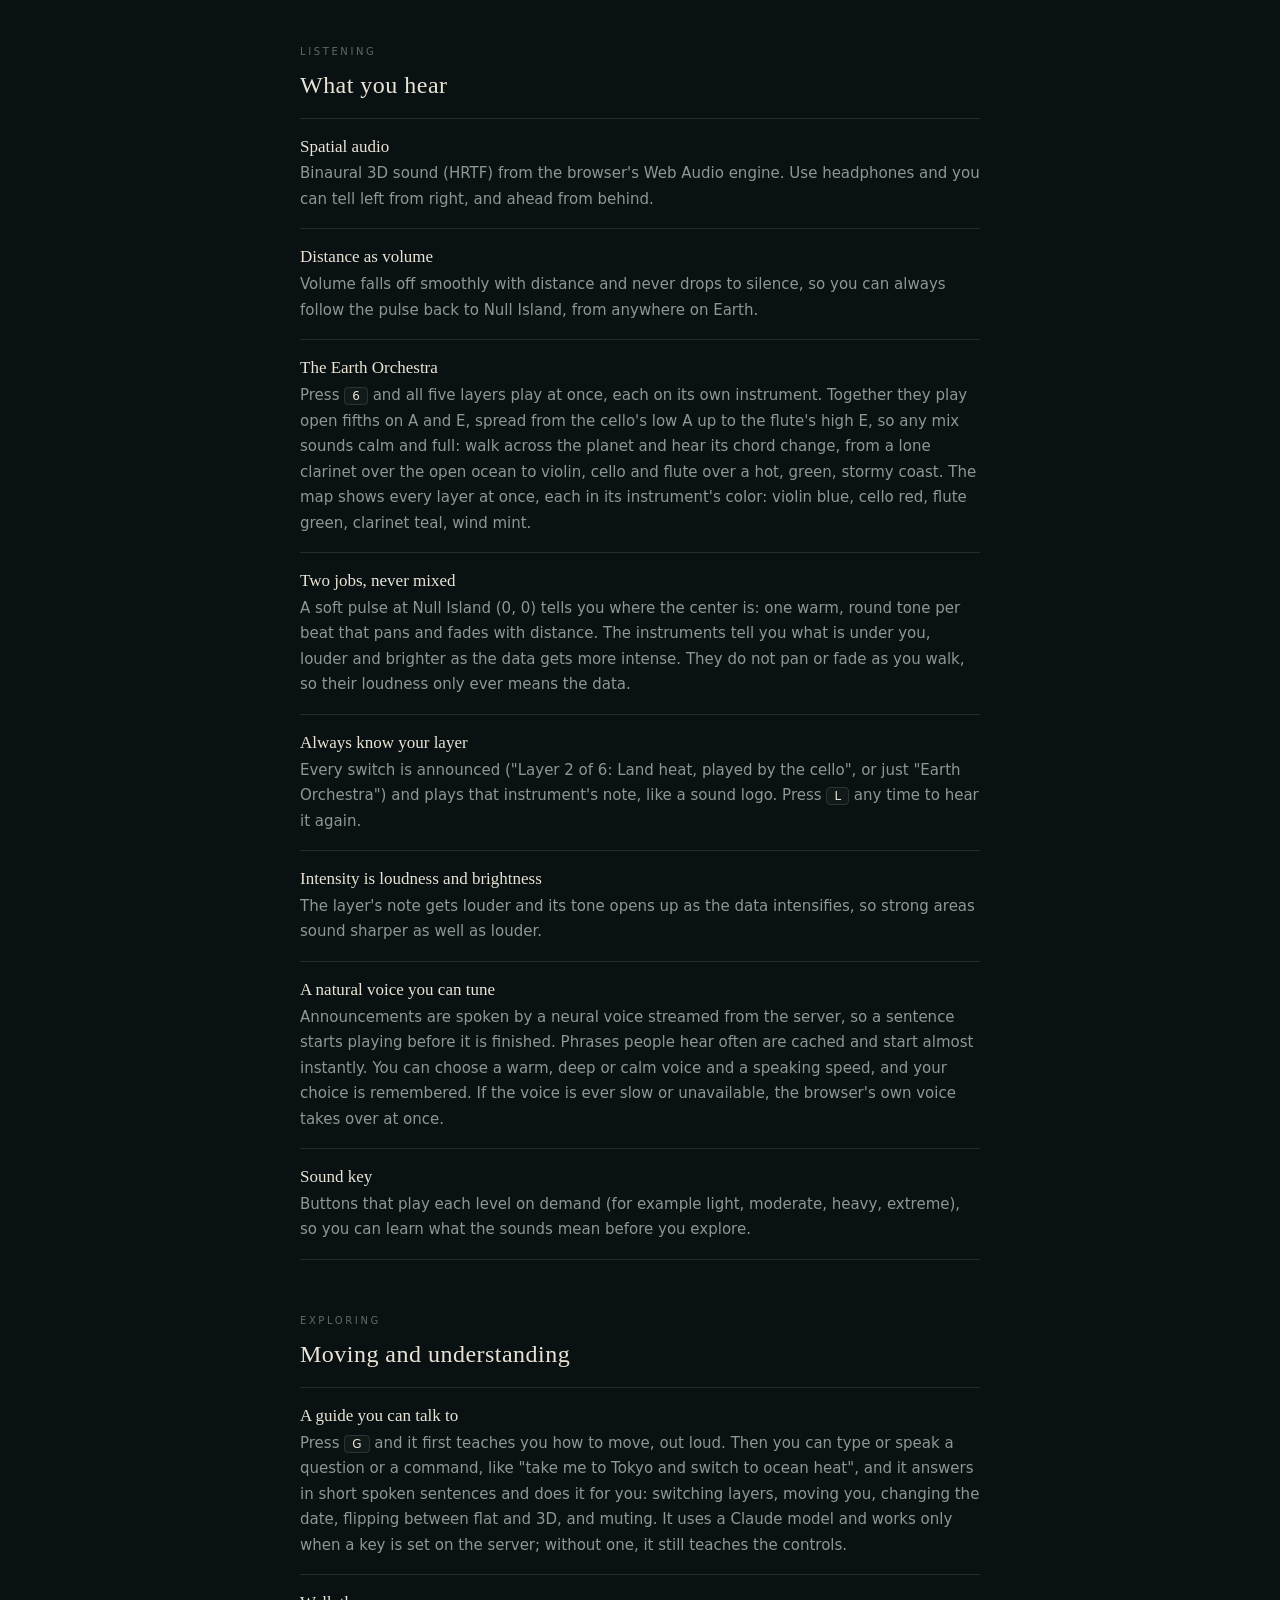
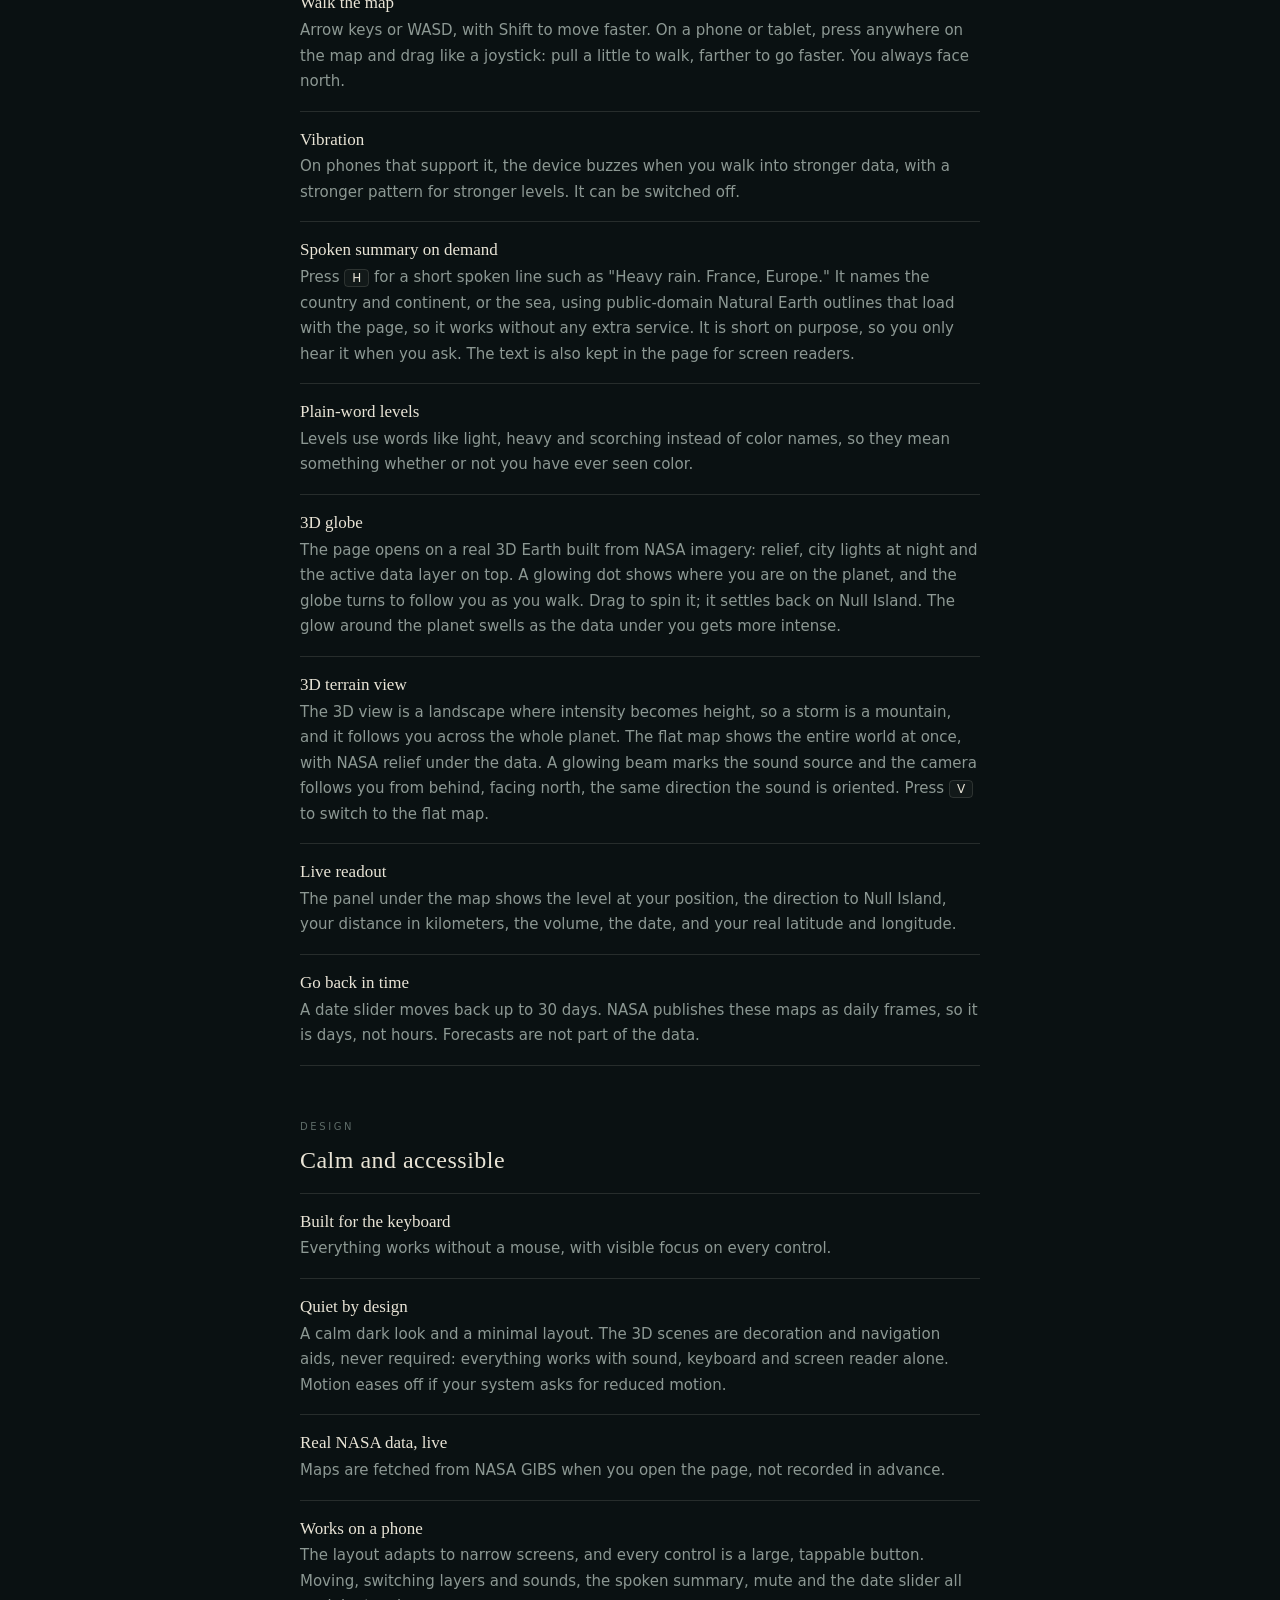
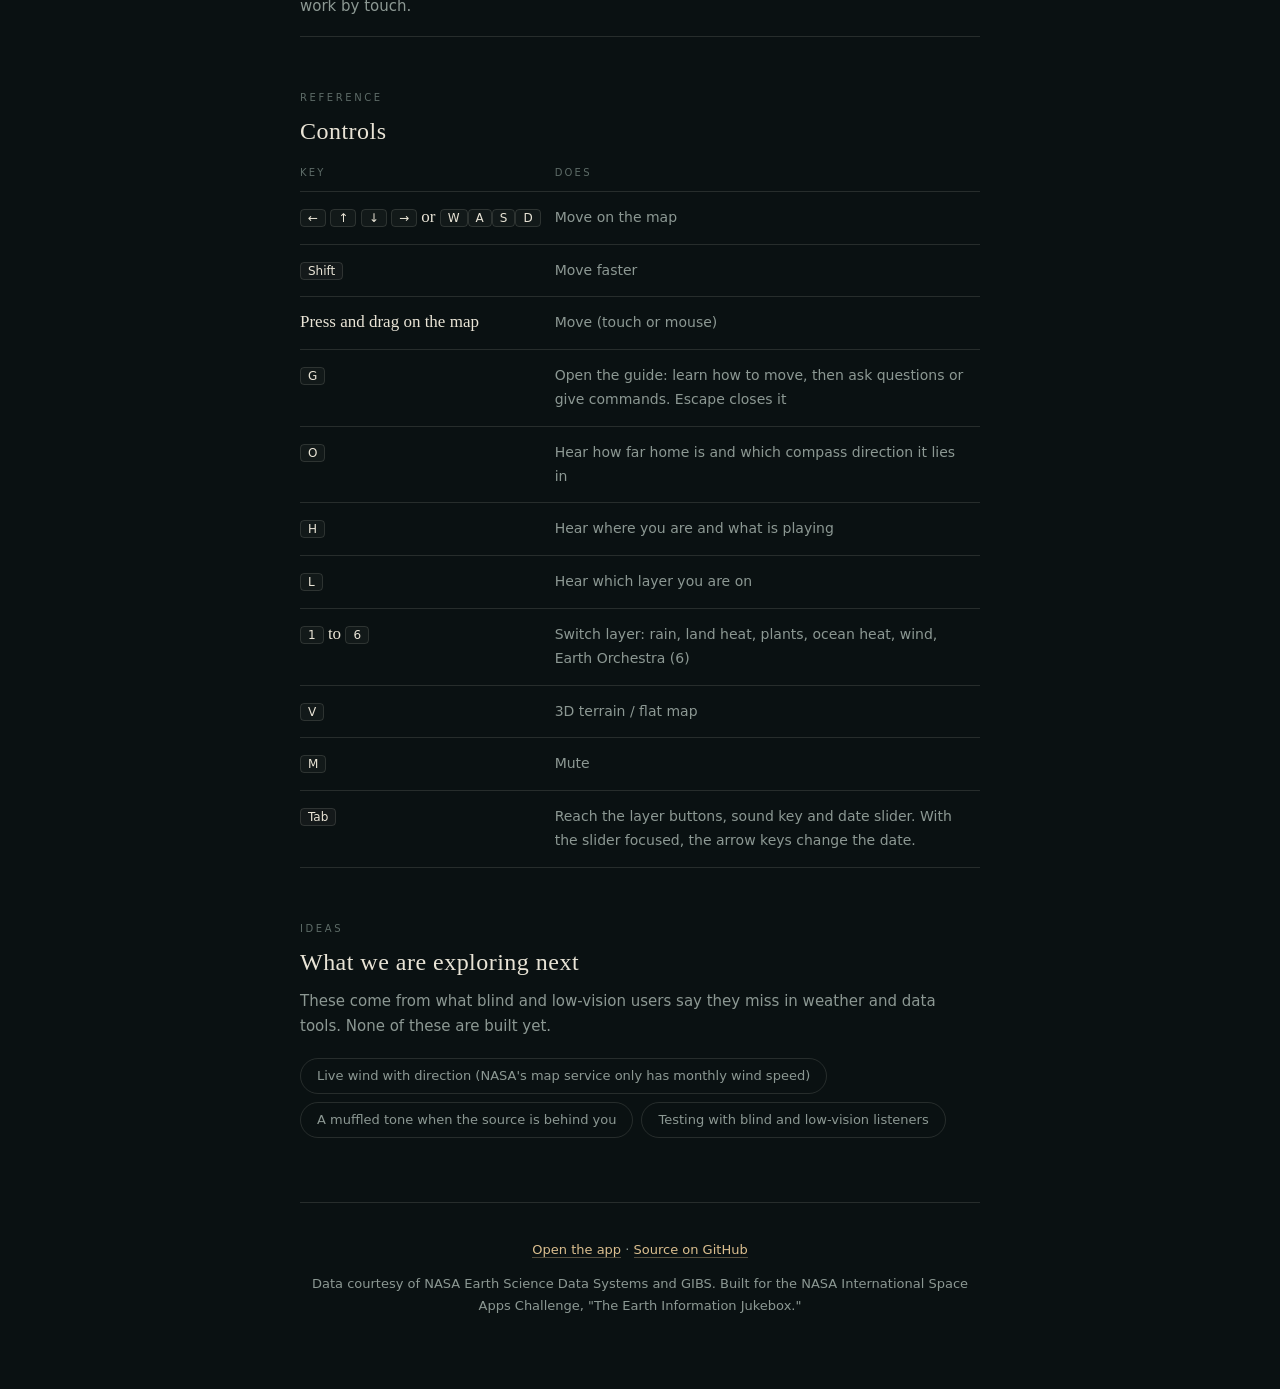
==== commit 5c55150c: "Rename the app to GeoSonix Co-Authored-By: Claude Sonnet 5.5 <noreply@anthropic.com>" ====
--- a/src/features.html
+++ b/src/features.html
@@ -6,7 +6,7 @@
 <link rel="icon" type="image/png" sizes="64x64" href="icon-64.png">
 <link rel="icon" type="image/png" sizes="32x32" href="icon-32.png">
 <link rel="apple-touch-icon" href="apple-touch-icon.png">
-<title>Terra-fic Tunes: Features</title>
+<title>GeoSonix: Features</title>
 <style>
   :root {
     color-scheme: dark;
@@ -64,7 +64,7 @@
 <main>
   <header>
     <p class="eyebrow">NASA Space Apps &middot; 2026</p>
-    <h1>Terra-fic Tunes</h1>
+    <h1>GeoSonix</h1>
     <p class="lead">NASA's Earth data, made to be heard. Walk across a map with your arrow keys and listen to what is there.</p>
     <a class="back" href="index.html">Open the app</a>
   </header>
@@ -72,7 +72,7 @@
   <section aria-labelledby="how">
     <span class="k">The idea</span>
     <h2 id="how">How it works</h2>
-    <p>Most satellite maps are pictures, which leaves out anyone who cannot see them. Terra-fic Tunes turns real NASA satellite data into sound you can move through, using headphones and a keyboard.</p>
+    <p>Most satellite maps are pictures, which leaves out anyone who cannot see them. GeoSonix turns real NASA satellite data into sound you can move through, using headphones and a keyboard.</p>
     <ol class="steps">
       <li>Pick a layer: rain, land heat, plants, ocean heat or wind.</li>
       <li>A soft pulse beats from Null Island (0, 0), where the equator meets the prime meridian, shown as a glowing orb on a map of the whole world. You start a little way off. Walk toward it with the arrow keys, or walk anywhere else on Earth.</li>
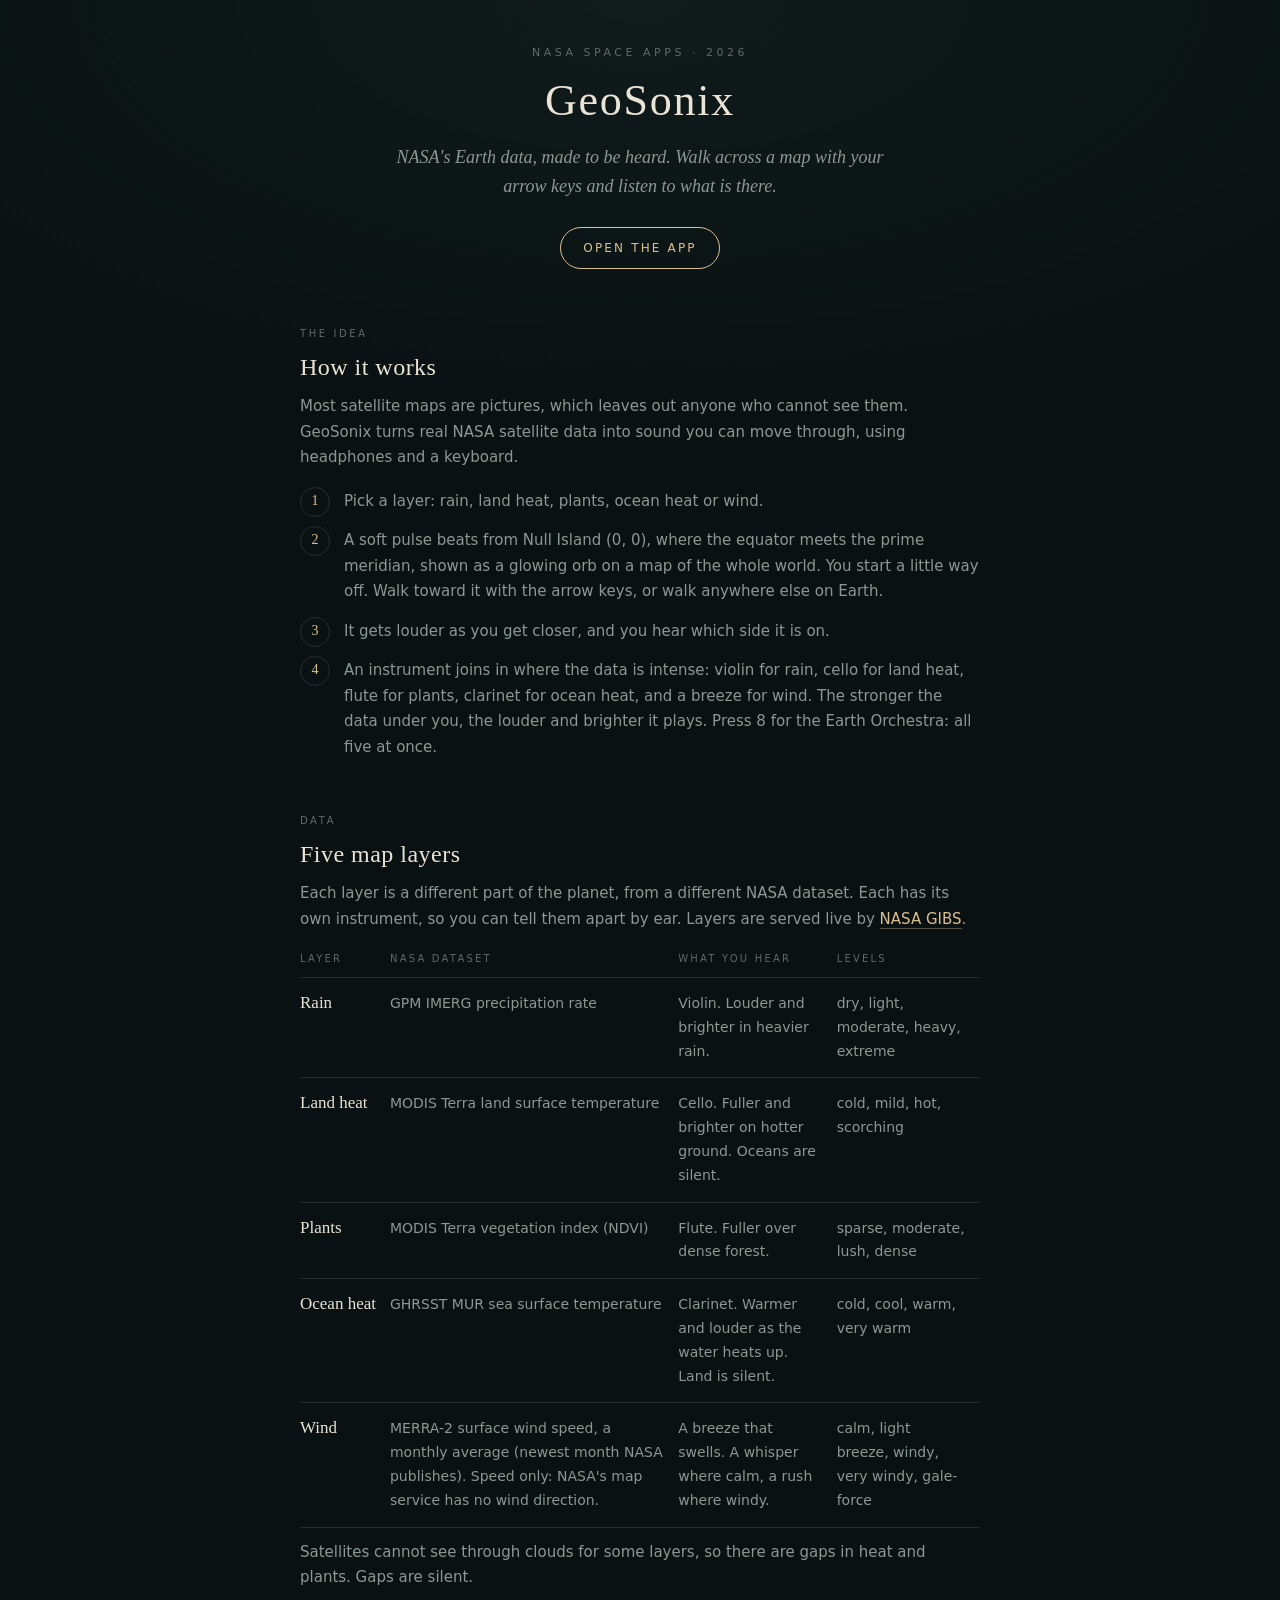
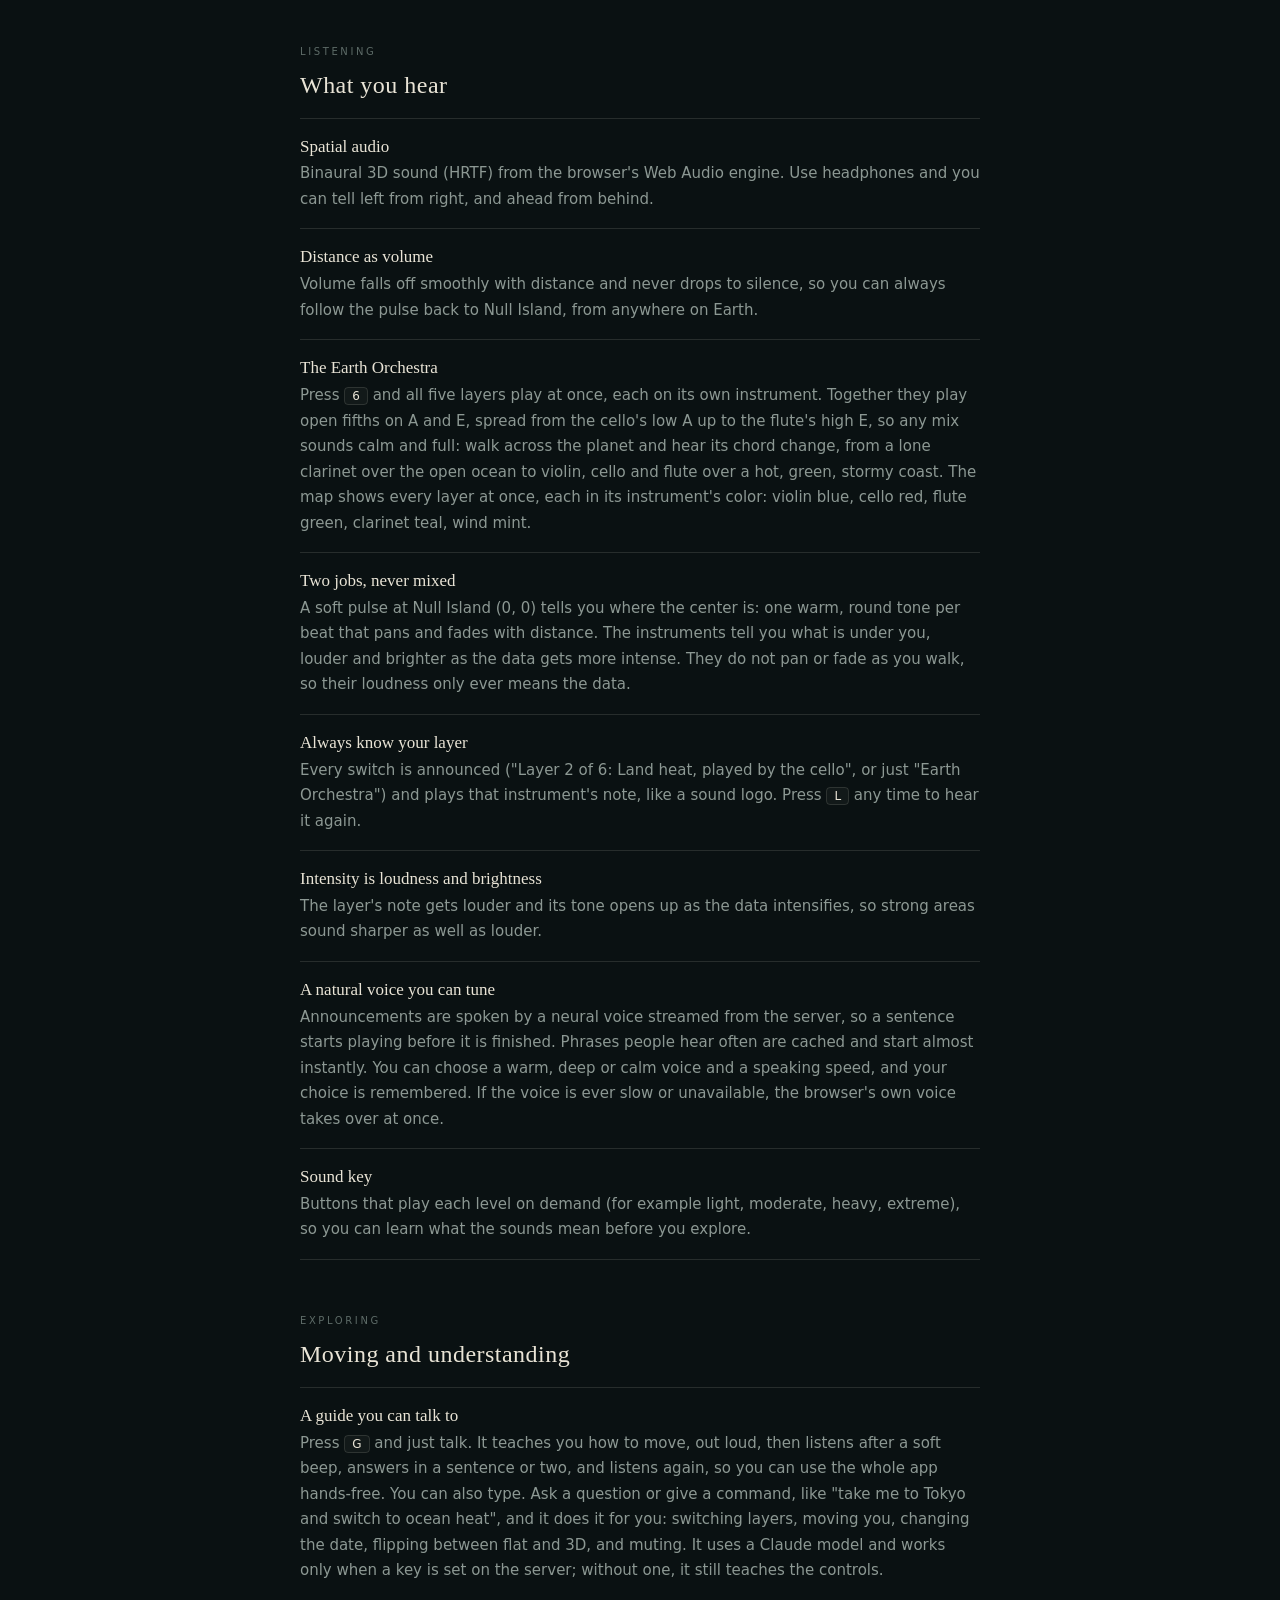
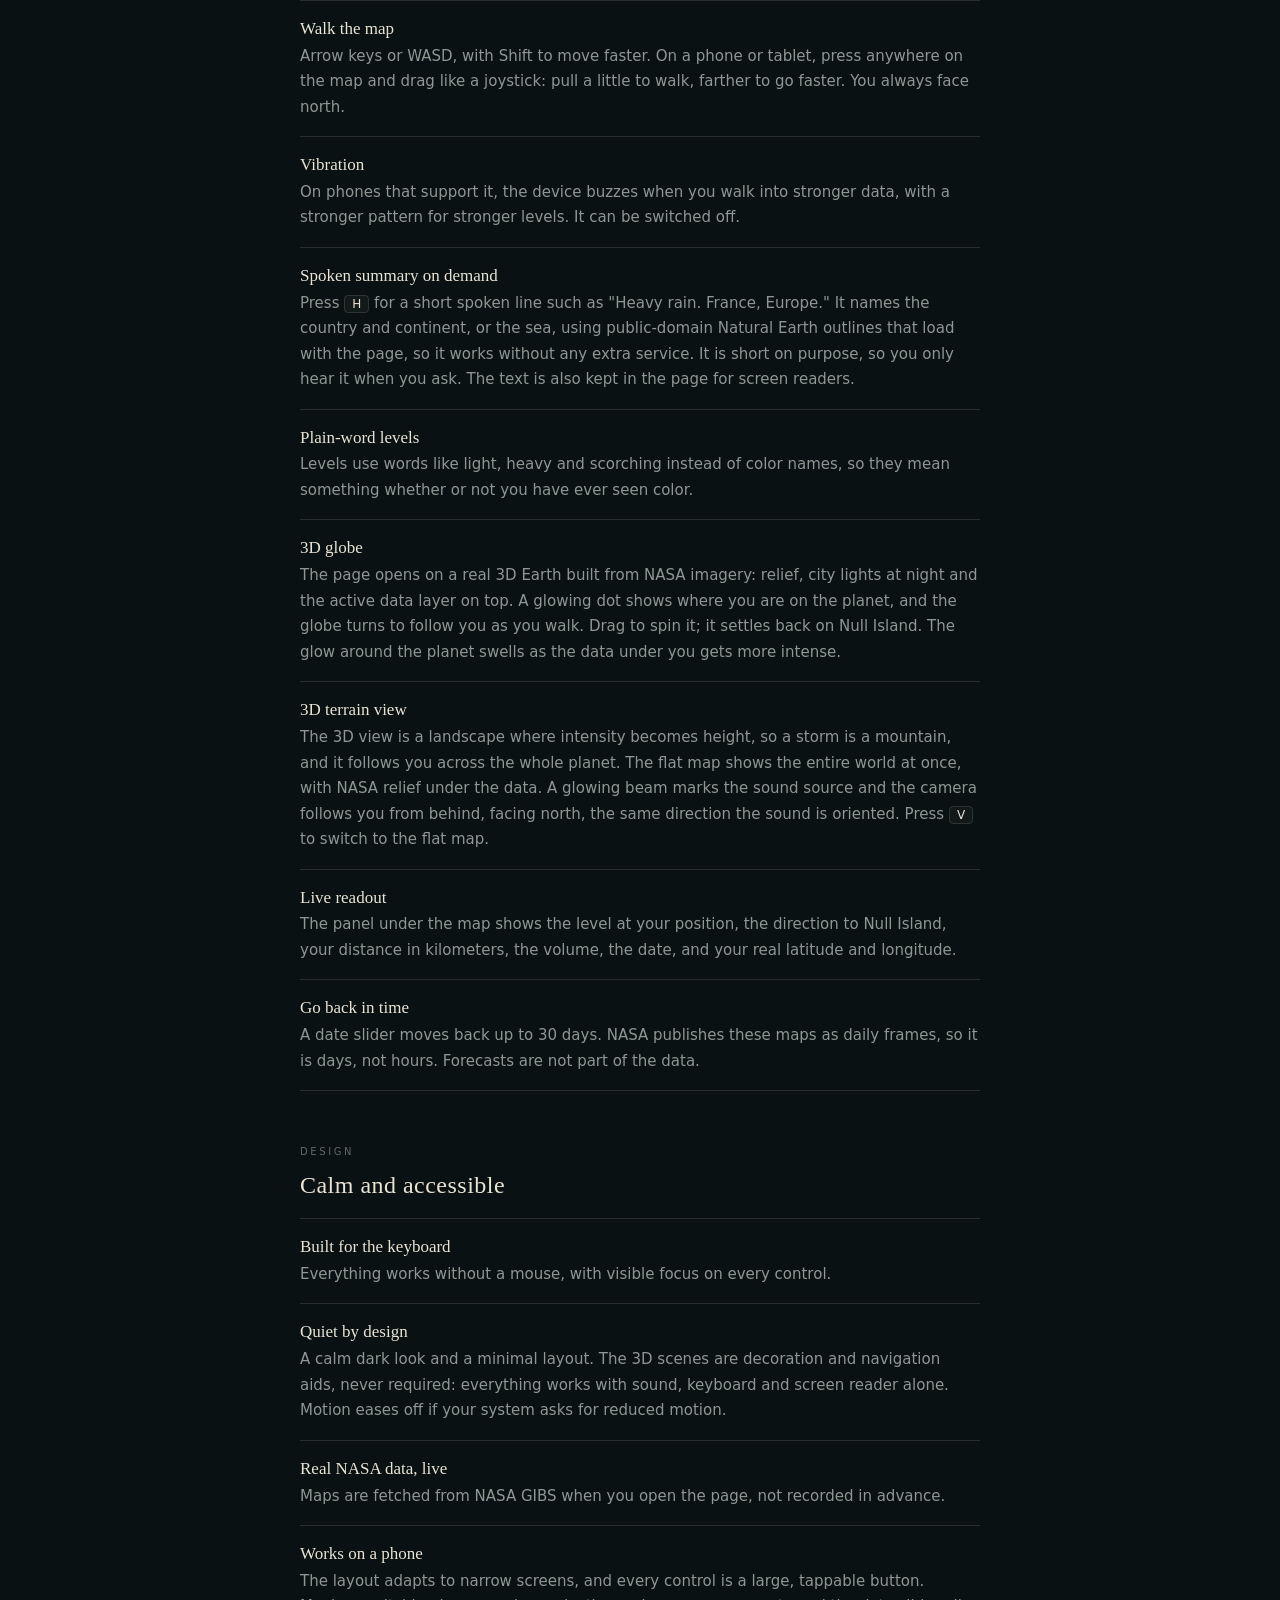
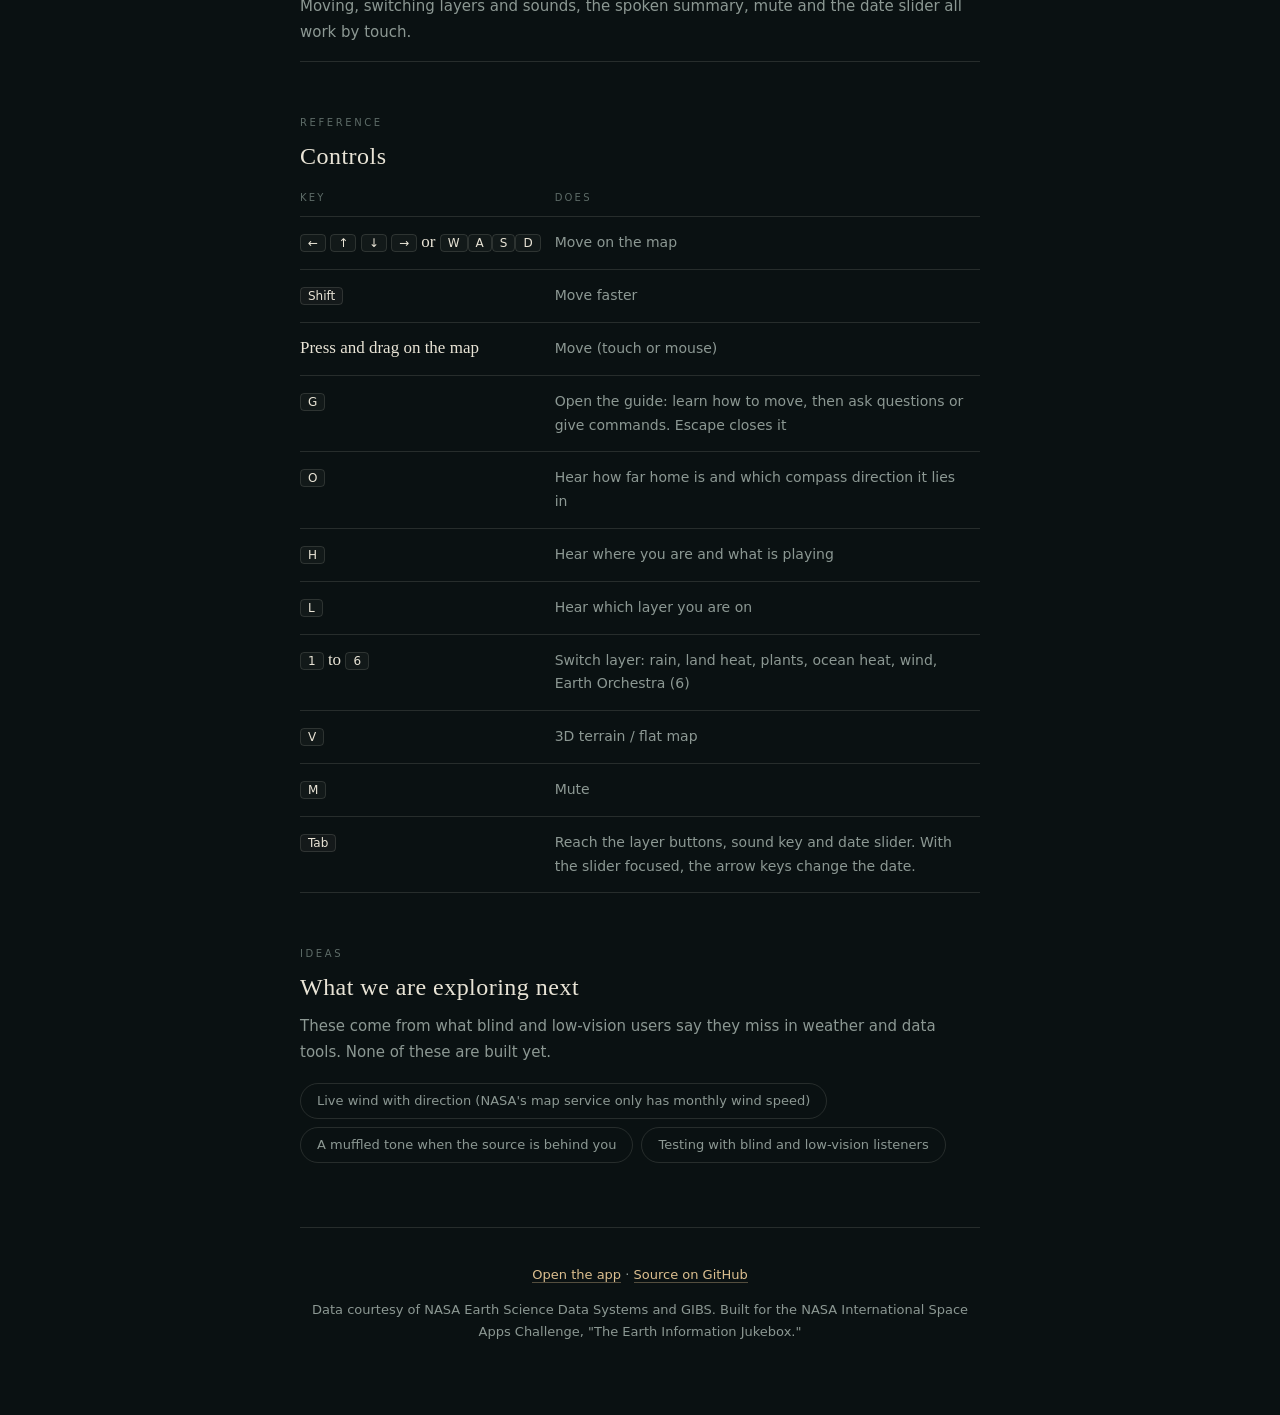
==== commit 6bcd859c: "README and features page: the guide is hands-free now" ====
--- a/src/features.html
+++ b/src/features.html
@@ -119,7 +119,7 @@
     <span class="k">Exploring</span>
     <h2 id="explore">Moving and understanding</h2>
     <ul class="feat">
-      <li><strong>A guide you can talk to</strong>Press <kbd>G</kbd> and it first teaches you how to move, out loud. Then you can type or speak a question or a command, like "take me to Tokyo and switch to ocean heat", and it answers in short spoken sentences and does it for you: switching layers, moving you, changing the date, flipping between flat and 3D, and muting. It uses a Claude model and works only when a key is set on the server; without one, it still teaches the controls.</li>
+      <li><strong>A guide you can talk to</strong>Press <kbd>G</kbd> and just talk. It teaches you how to move, out loud, then listens after a soft beep, answers in a sentence or two, and listens again, so you can use the whole app hands-free. You can also type. Ask a question or give a command, like "take me to Tokyo and switch to ocean heat", and it does it for you: switching layers, moving you, changing the date, flipping between flat and 3D, and muting. It uses a Claude model and works only when a key is set on the server; without one, it still teaches the controls.</li>
       <li><strong>Walk the map</strong>Arrow keys or WASD, with Shift to move faster. On a phone or tablet, press anywhere on the map and drag like a joystick: pull a little to walk, farther to go faster. You always face north.</li>
       <li><strong>Vibration</strong>On phones that support it, the device buzzes when you walk into stronger data, with a stronger pattern for stronger levels. It can be switched off.</li>
       <li><strong>Spoken summary on demand</strong>Press <kbd>H</kbd> for a short spoken line such as "Heavy rain. France, Europe." It names the country and continent, or the sea, using public-domain Natural Earth outlines that load with the page, so it works without any extra service. It is short on purpose, so you only hear it when you ask. The text is also kept in the page for screen readers.</li>
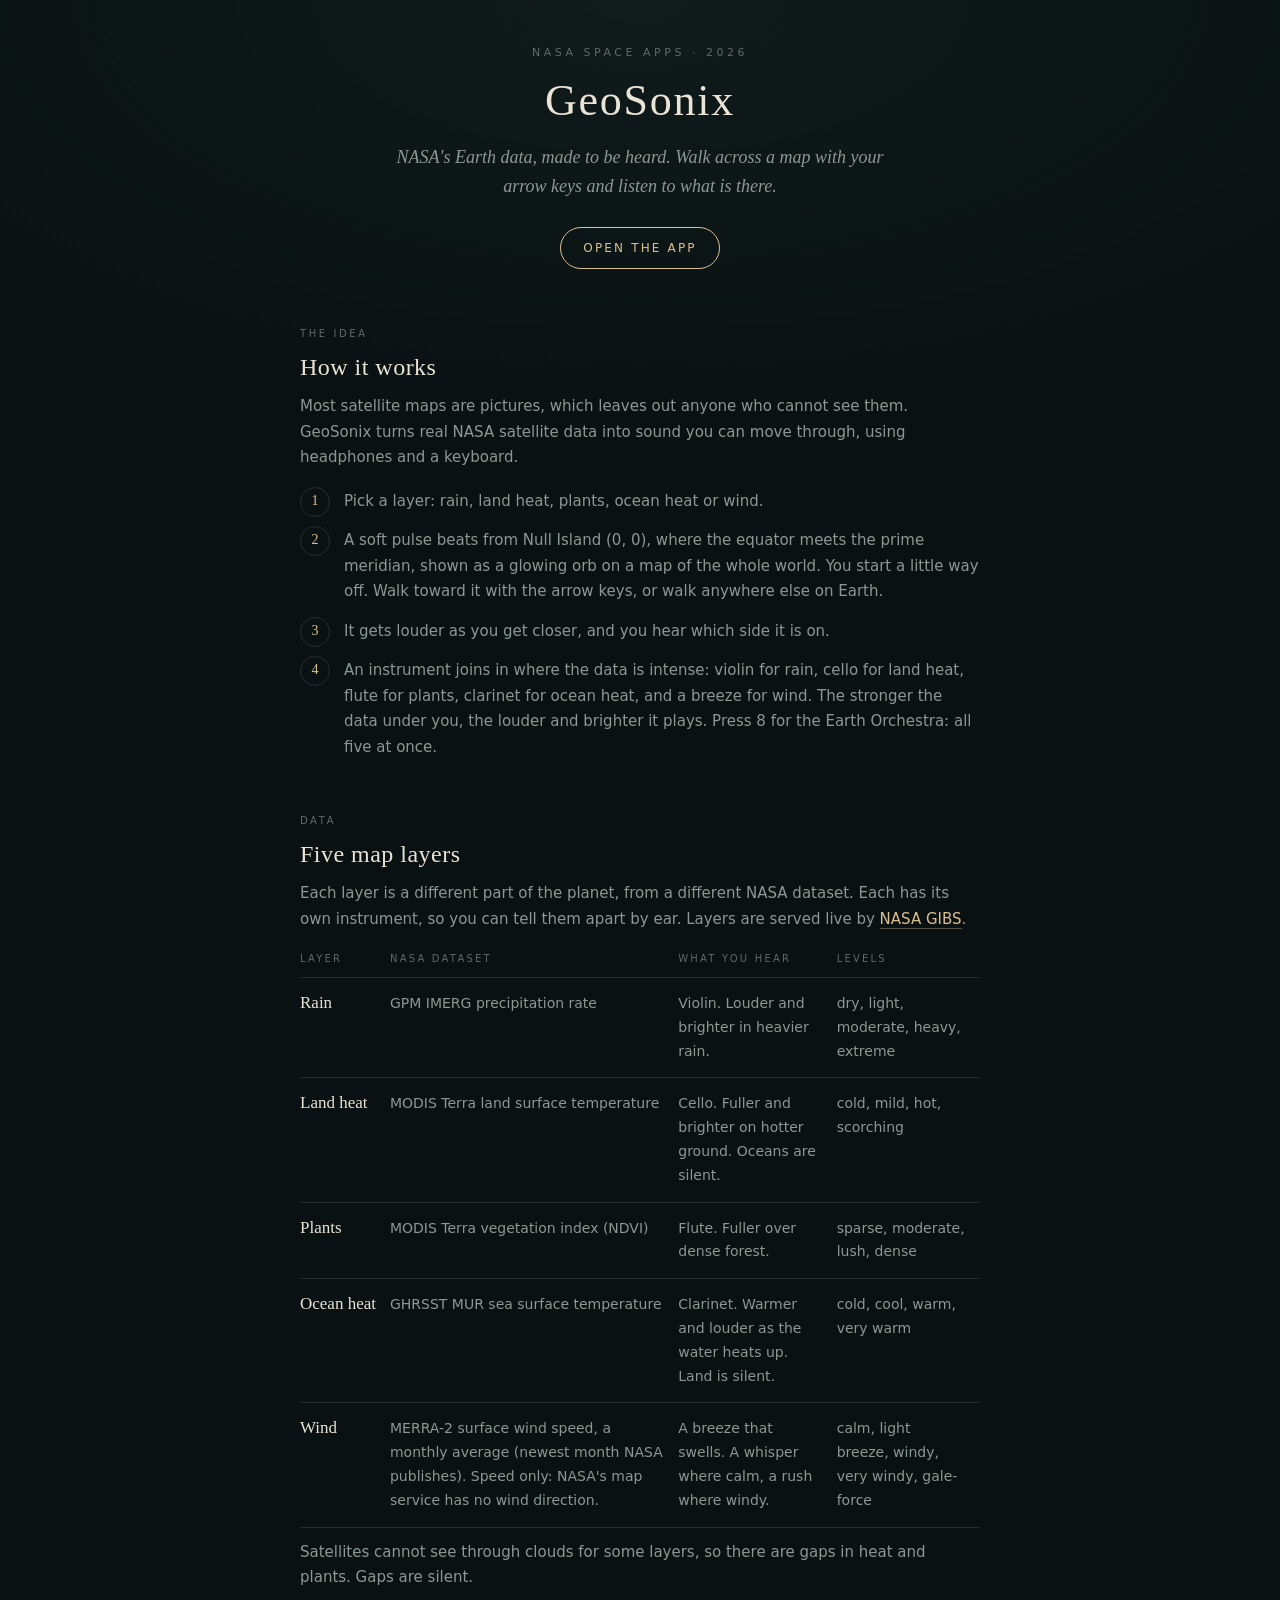
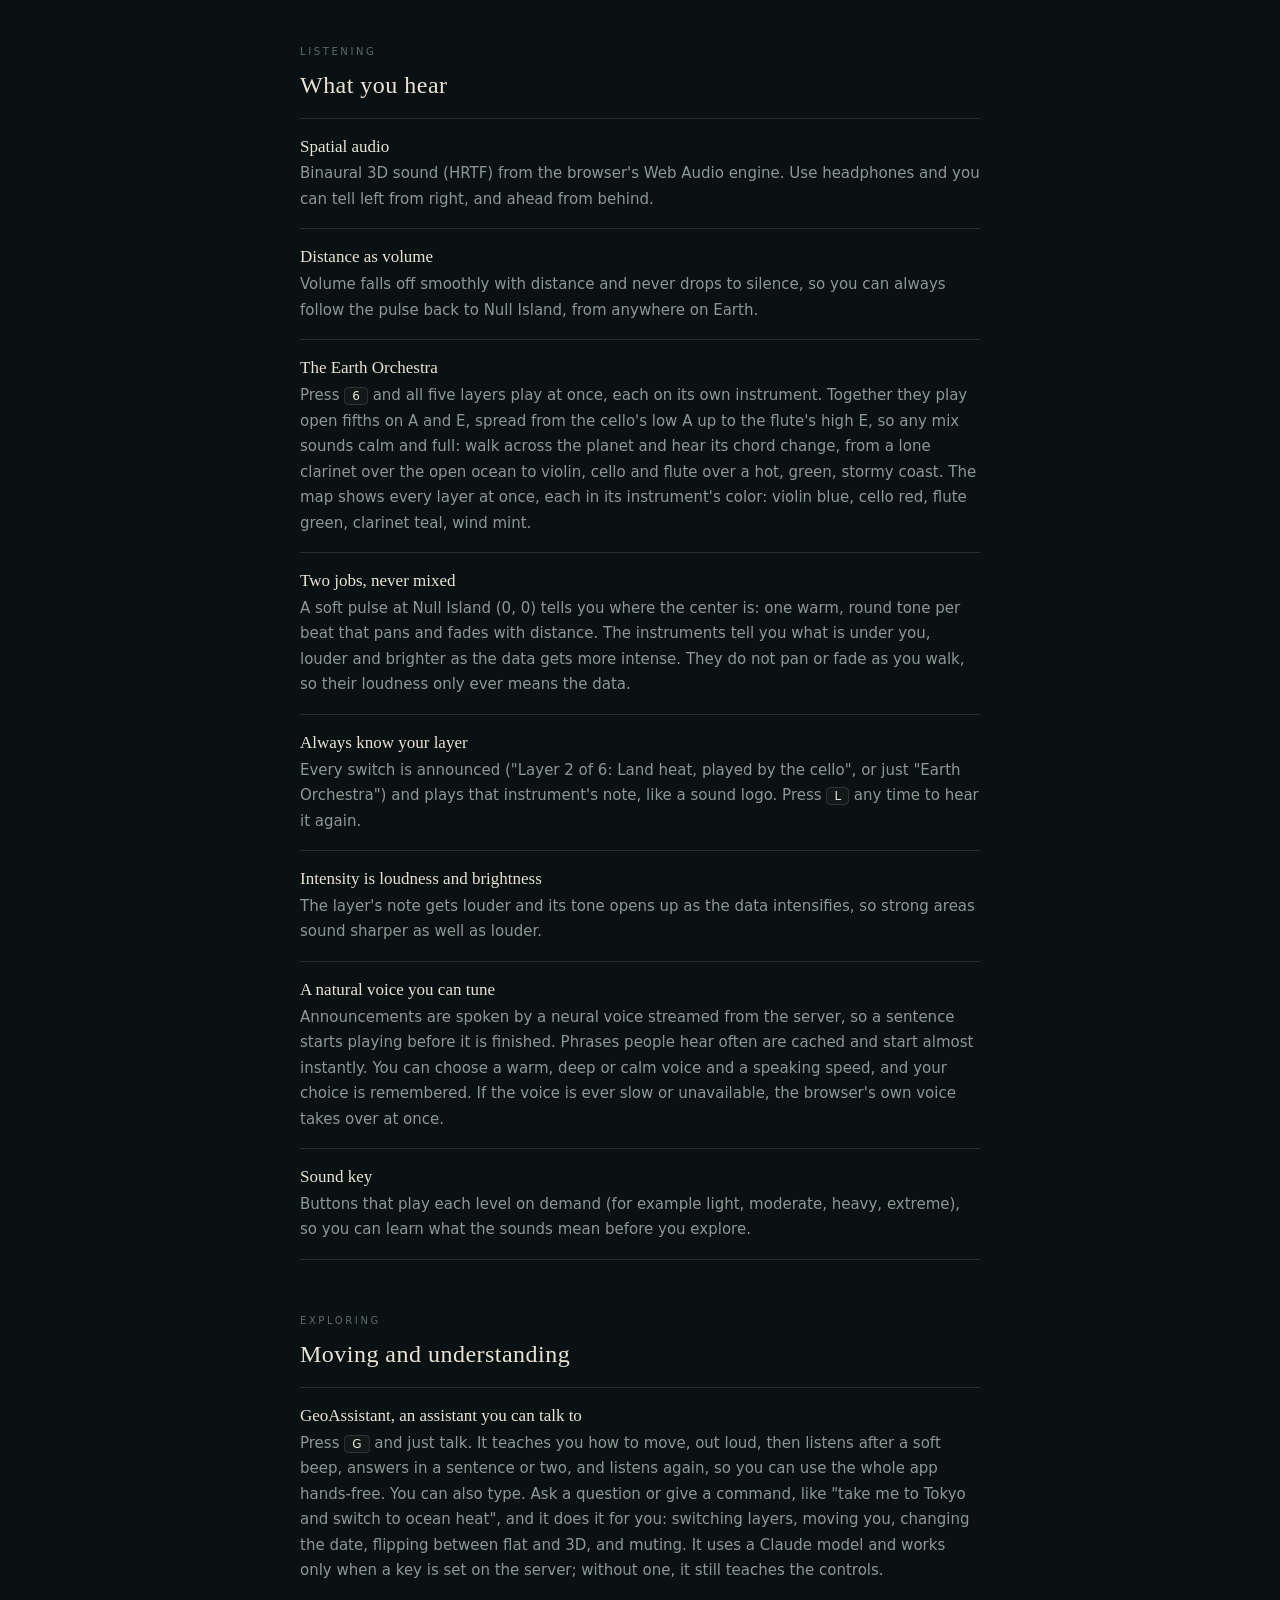
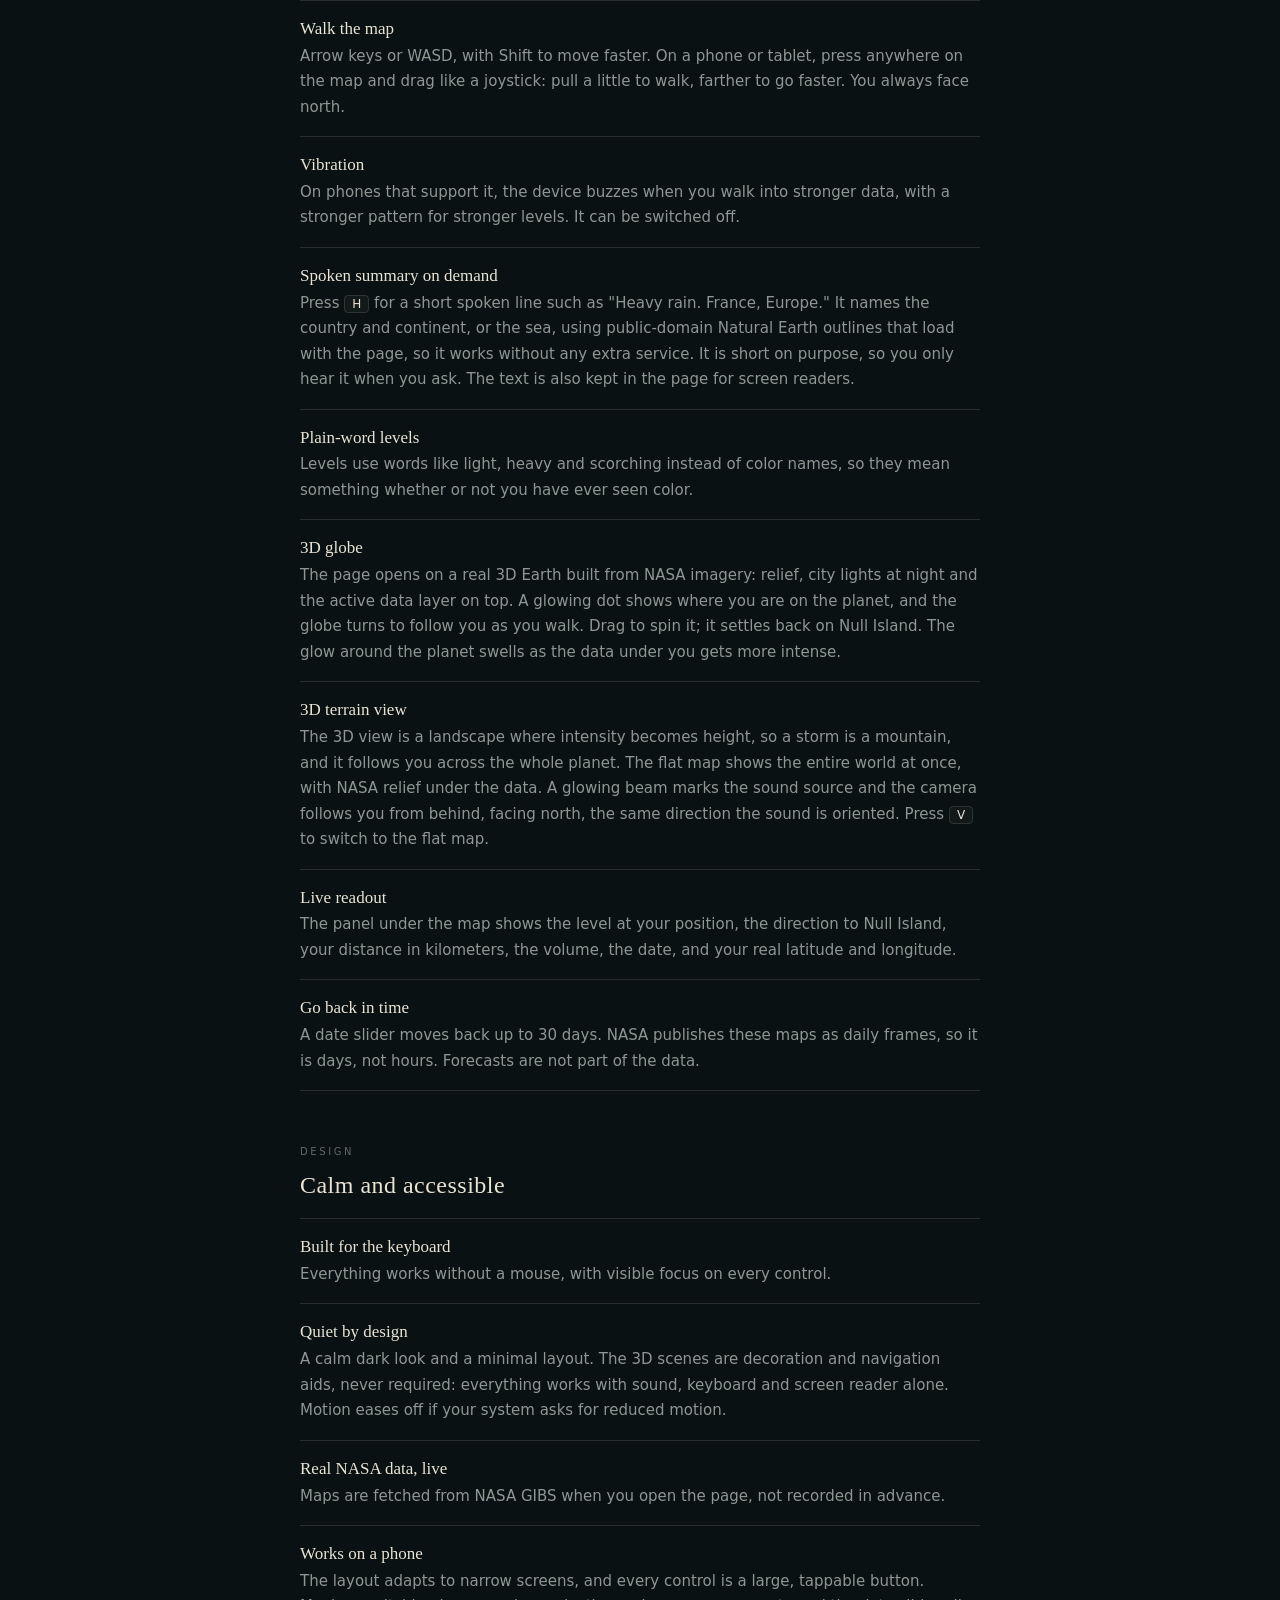
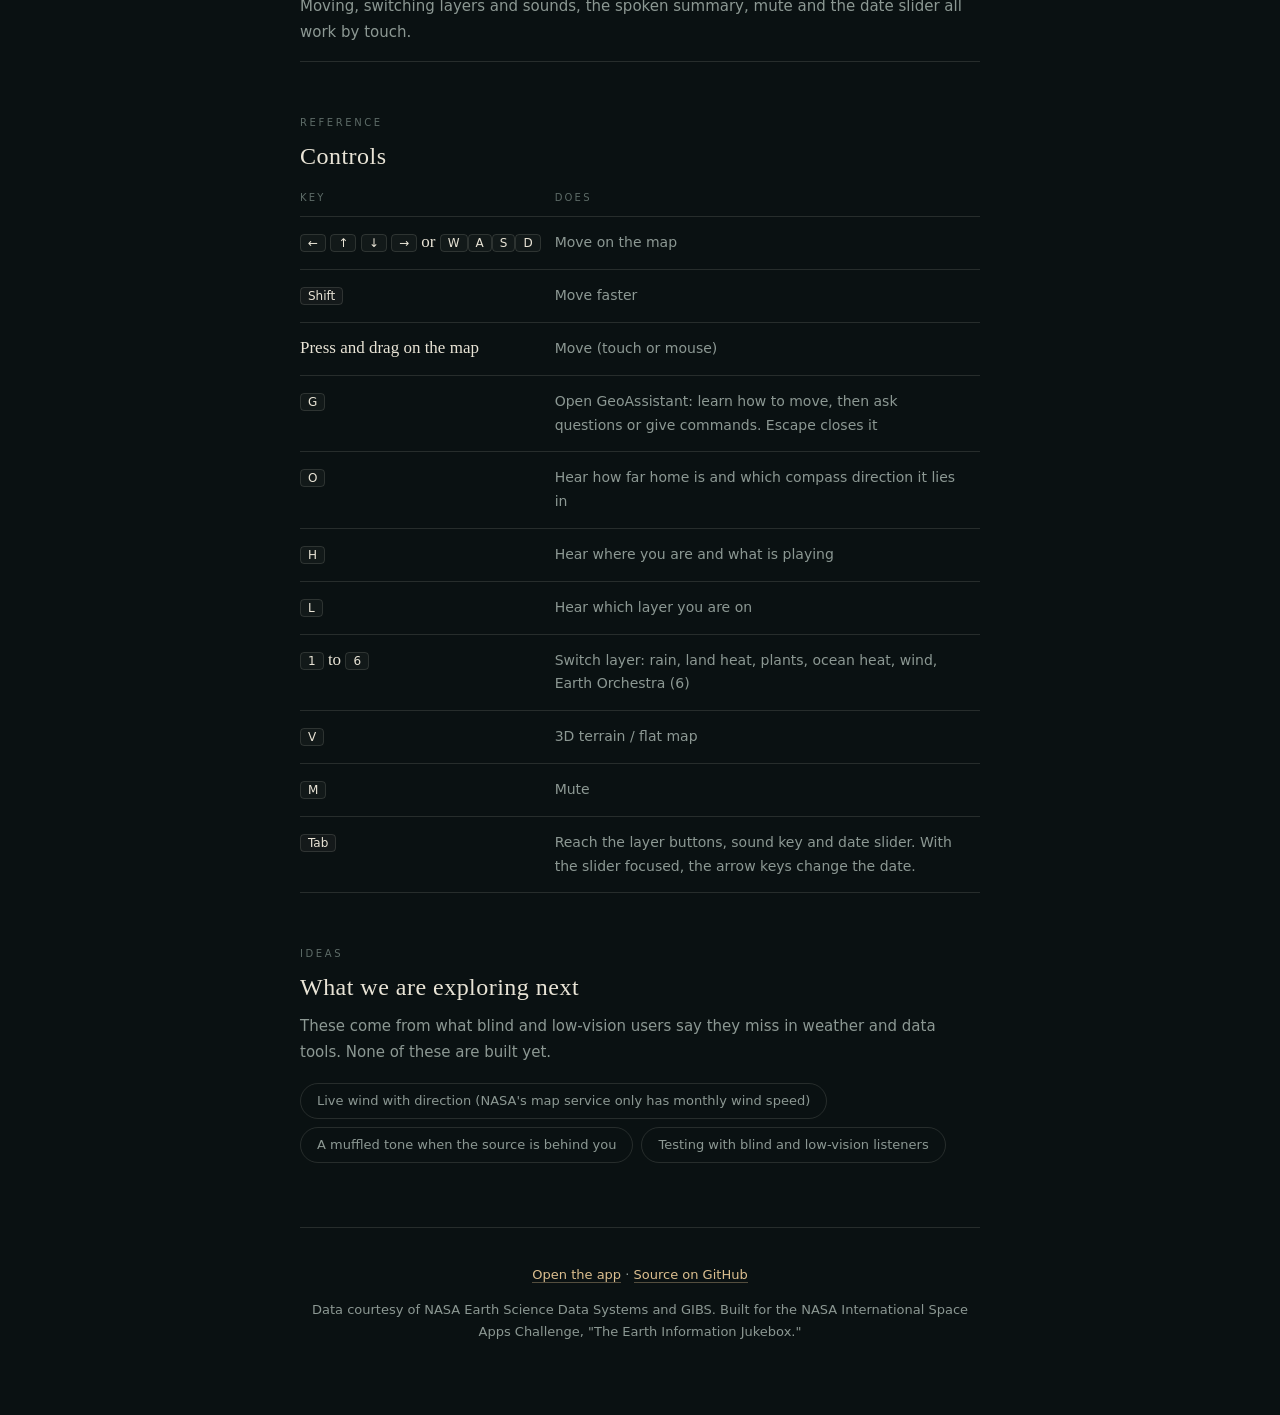
==== commit c519d7cc: "Rename the guide to GeoAssistant Co-Authored-By: Claude Opus 5.5 <noreply@anthropic.com> Claude-Sess" ====
--- a/src/features.html
+++ b/src/features.html
@@ -119,7 +119,7 @@
     <span class="k">Exploring</span>
     <h2 id="explore">Moving and understanding</h2>
     <ul class="feat">
-      <li><strong>A guide you can talk to</strong>Press <kbd>G</kbd> and just talk. It teaches you how to move, out loud, then listens after a soft beep, answers in a sentence or two, and listens again, so you can use the whole app hands-free. You can also type. Ask a question or give a command, like "take me to Tokyo and switch to ocean heat", and it does it for you: switching layers, moving you, changing the date, flipping between flat and 3D, and muting. It uses a Claude model and works only when a key is set on the server; without one, it still teaches the controls.</li>
+      <li><strong>GeoAssistant, an assistant you can talk to</strong>Press <kbd>G</kbd> and just talk. It teaches you how to move, out loud, then listens after a soft beep, answers in a sentence or two, and listens again, so you can use the whole app hands-free. You can also type. Ask a question or give a command, like "take me to Tokyo and switch to ocean heat", and it does it for you: switching layers, moving you, changing the date, flipping between flat and 3D, and muting. It uses a Claude model and works only when a key is set on the server; without one, it still teaches the controls.</li>
       <li><strong>Walk the map</strong>Arrow keys or WASD, with Shift to move faster. On a phone or tablet, press anywhere on the map and drag like a joystick: pull a little to walk, farther to go faster. You always face north.</li>
       <li><strong>Vibration</strong>On phones that support it, the device buzzes when you walk into stronger data, with a stronger pattern for stronger levels. It can be switched off.</li>
       <li><strong>Spoken summary on demand</strong>Press <kbd>H</kbd> for a short spoken line such as "Heavy rain. France, Europe." It names the country and continent, or the sea, using public-domain Natural Earth outlines that load with the page, so it works without any extra service. It is short on purpose, so you only hear it when you ask. The text is also kept in the page for screen readers.</li>
@@ -152,7 +152,7 @@
           <tr><td><kbd>&larr;</kbd> <kbd>&uarr;</kbd> <kbd>&darr;</kbd> <kbd>&rarr;</kbd> or <kbd>W</kbd><kbd>A</kbd><kbd>S</kbd><kbd>D</kbd></td><td>Move on the map</td></tr>
           <tr><td><kbd>Shift</kbd></td><td>Move faster</td></tr>
           <tr><td>Press and drag on the map</td><td>Move (touch or mouse)</td></tr>
-          <tr><td><kbd>G</kbd></td><td>Open the guide: learn how to move, then ask questions or give commands. Escape closes it</td></tr>
+          <tr><td><kbd>G</kbd></td><td>Open GeoAssistant: learn how to move, then ask questions or give commands. Escape closes it</td></tr>
           <tr><td><kbd>O</kbd></td><td>Hear how far home is and which compass direction it lies in</td></tr>
           <tr><td><kbd>H</kbd></td><td>Hear where you are and what is playing</td></tr>
           <tr><td><kbd>L</kbd></td><td>Hear which layer you are on</td></tr>
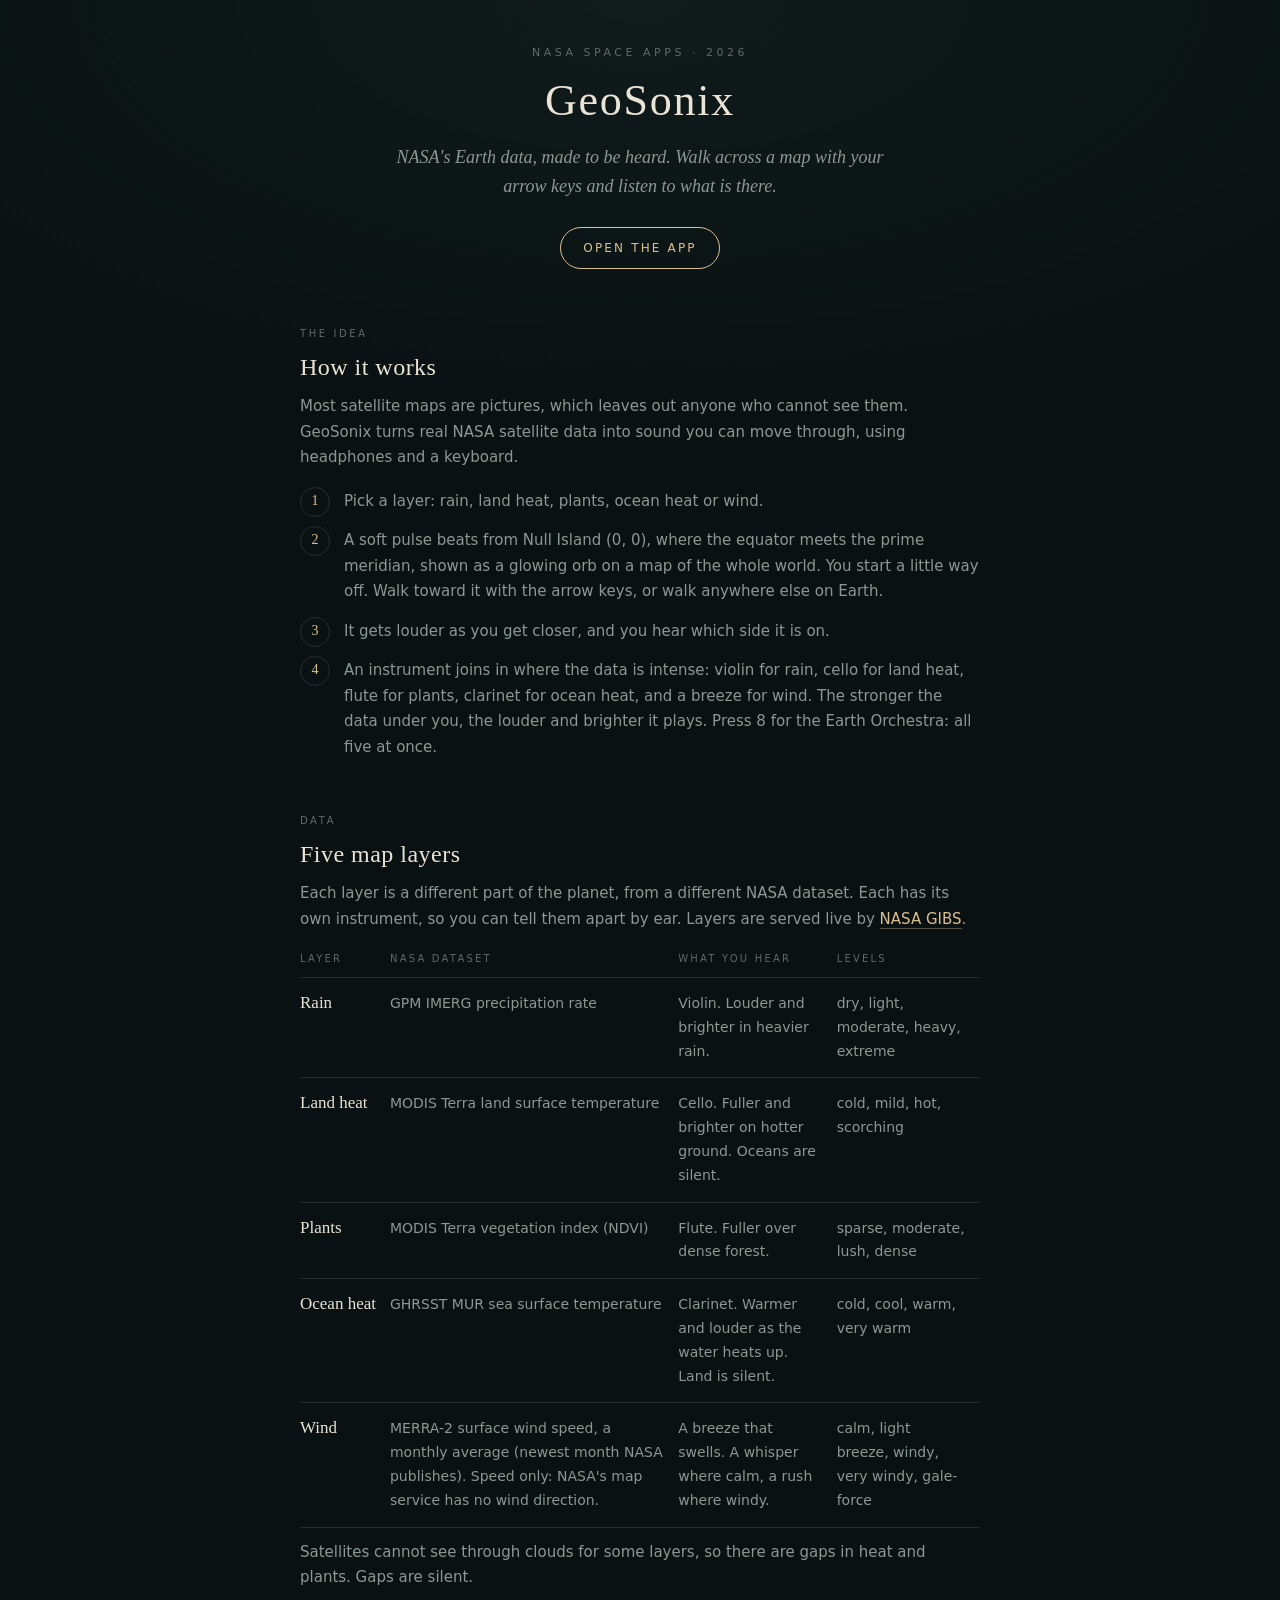
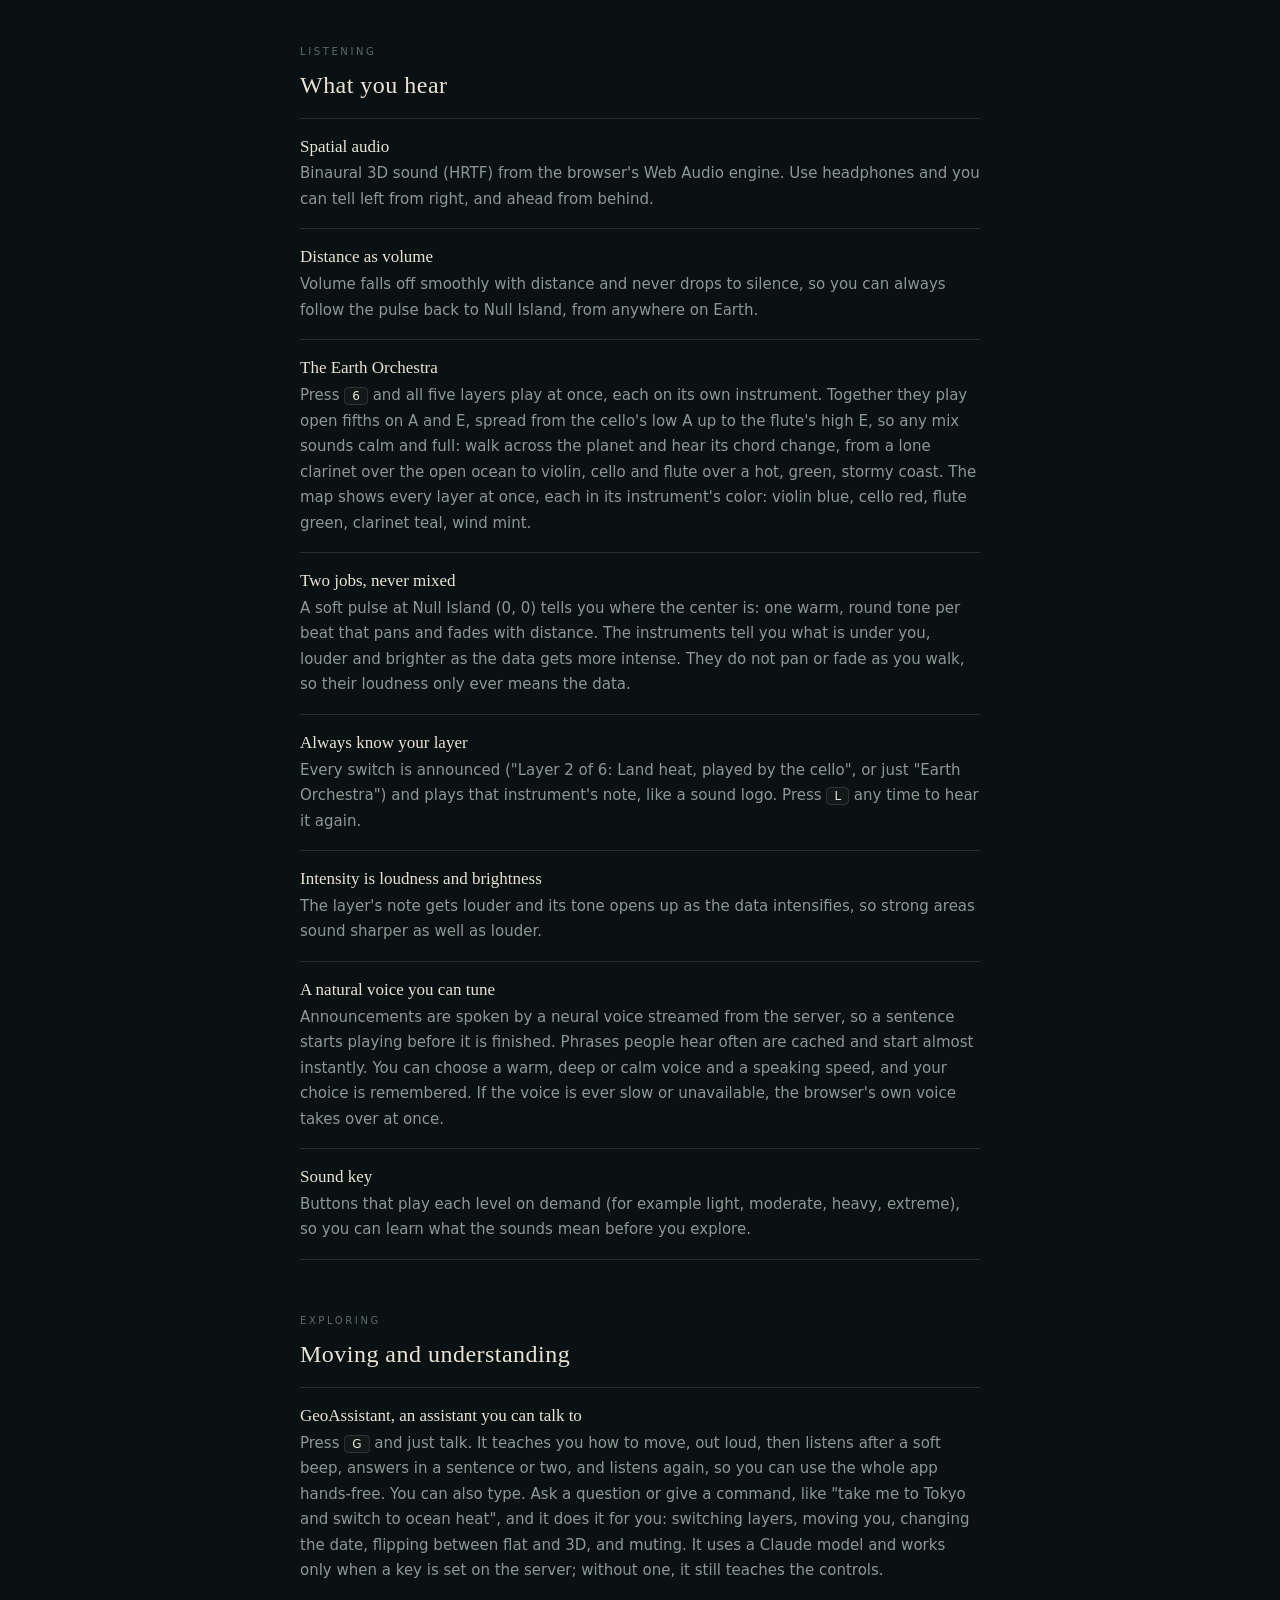
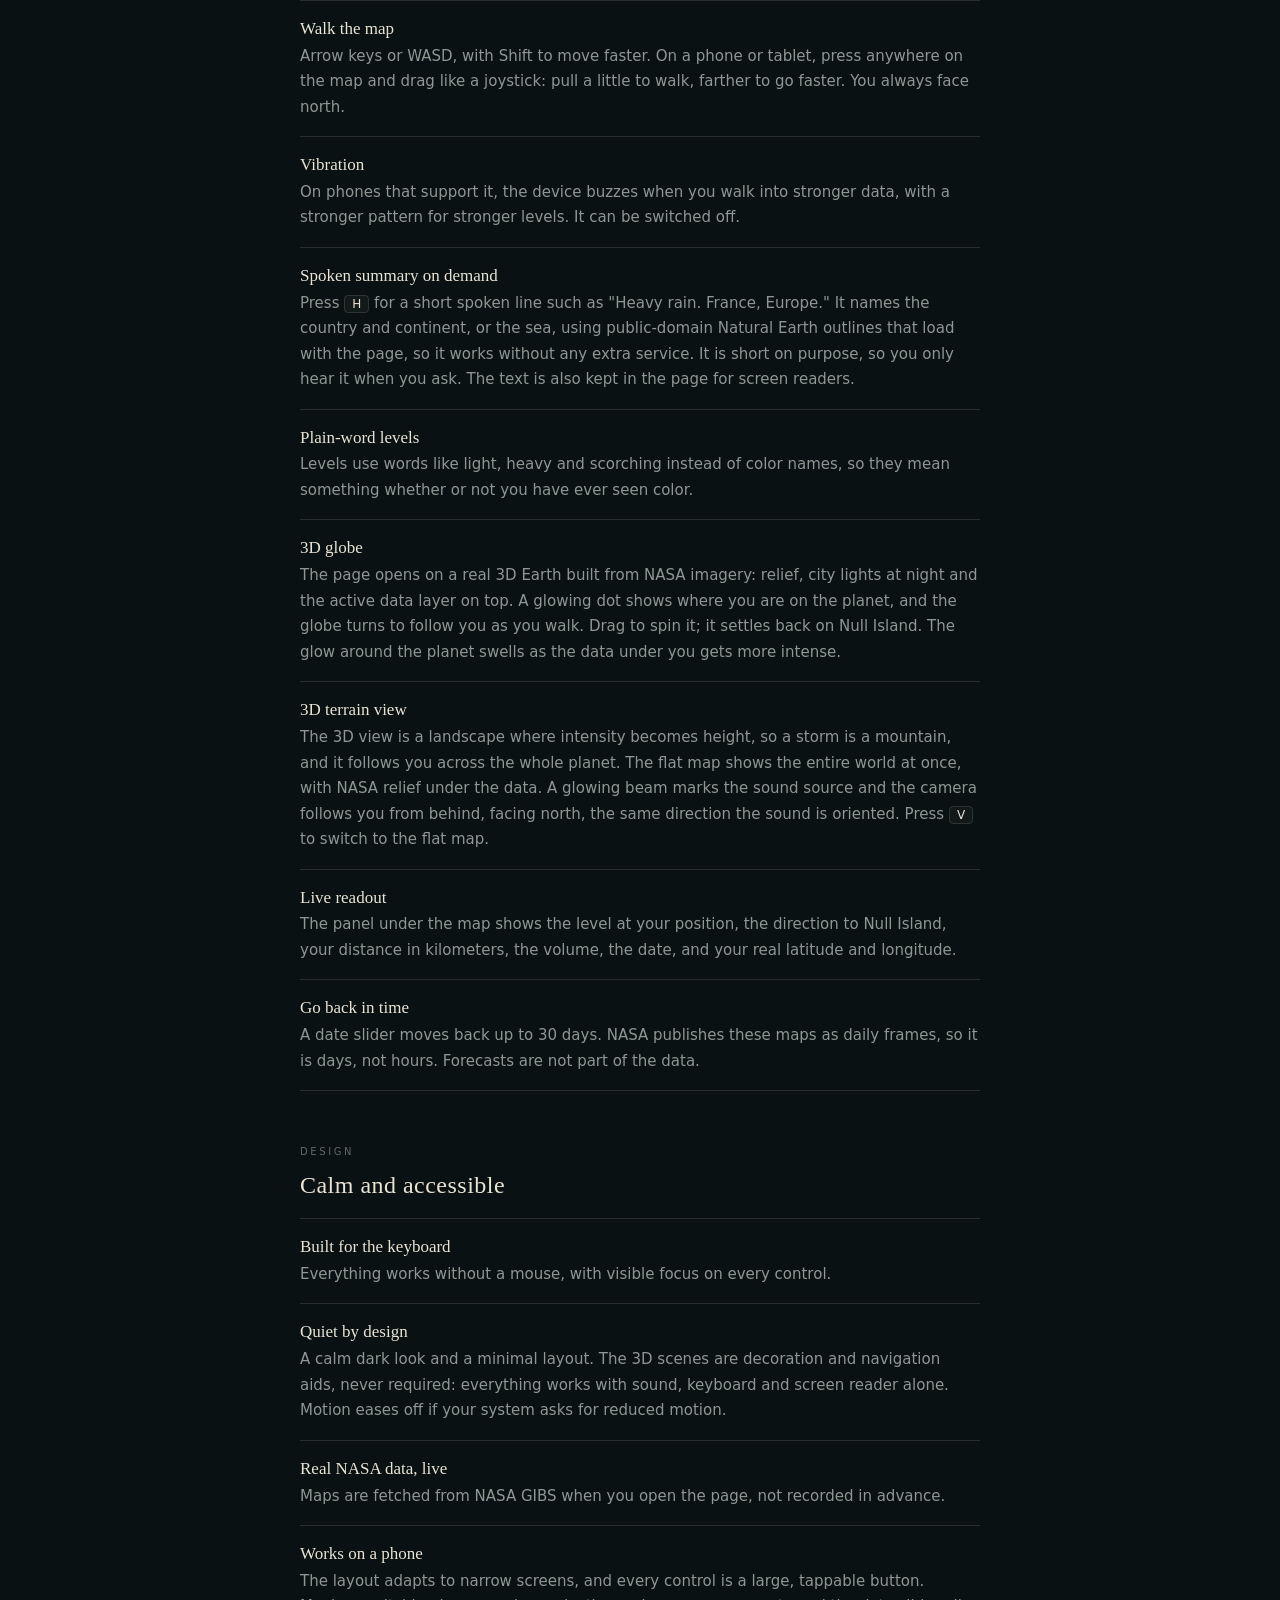
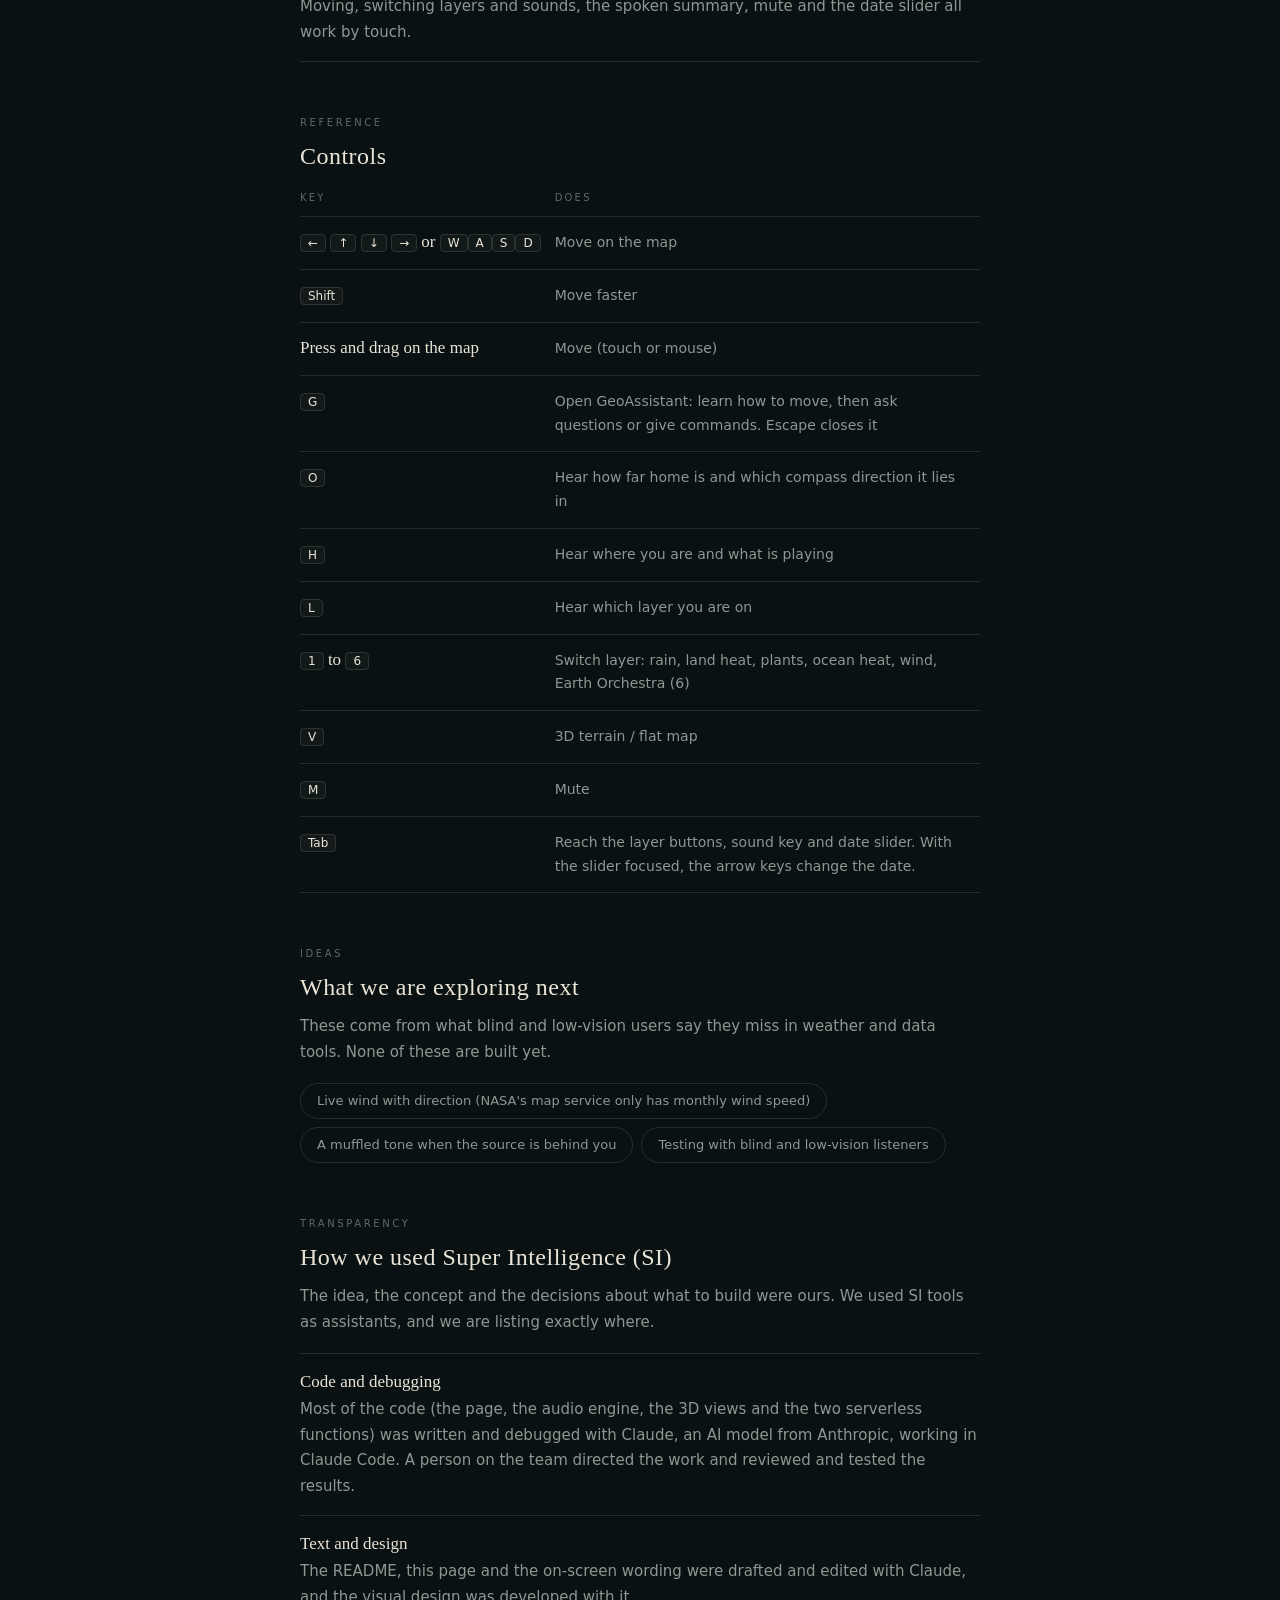
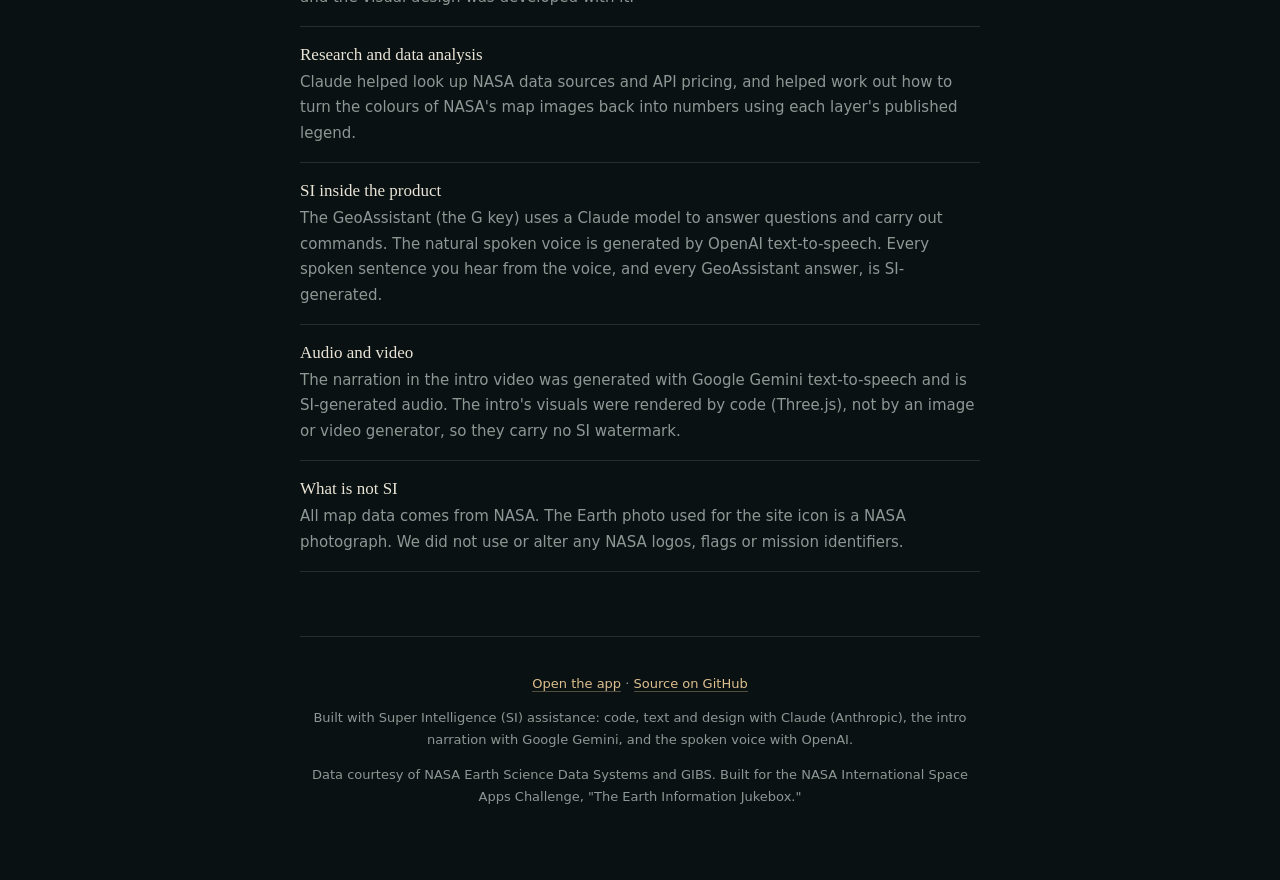
==== commit bde16de6: "SI disclosure: README and features sections, on-page note, page metadata, X-SI-Generated headers, in" ====
--- a/src/features.html
+++ b/src/features.html
@@ -176,8 +176,23 @@
     </ul>
   </section>
 
+  <section id="si" aria-labelledby="si-h">
+    <span class="k">Transparency</span>
+    <h2 id="si-h">How we used Super Intelligence (SI)</h2>
+    <p>The idea, the concept and the decisions about what to build were ours. We used SI tools as assistants, and we are listing exactly where.</p>
+    <ul class="feat">
+      <li><strong>Code and debugging</strong>Most of the code (the page, the audio engine, the 3D views and the two serverless functions) was written and debugged with Claude, an AI model from Anthropic, working in Claude Code. A person on the team directed the work and reviewed and tested the results.</li>
+      <li><strong>Text and design</strong>The README, this page and the on-screen wording were drafted and edited with Claude, and the visual design was developed with it.</li>
+      <li><strong>Research and data analysis</strong>Claude helped look up NASA data sources and API pricing, and helped work out how to turn the colours of NASA's map images back into numbers using each layer's published legend.</li>
+      <li><strong>SI inside the product</strong>The GeoAssistant (the G key) uses a Claude model to answer questions and carry out commands. The natural spoken voice is generated by OpenAI text-to-speech. Every spoken sentence you hear from the voice, and every GeoAssistant answer, is SI-generated.</li>
+      <li><strong>Audio and video</strong>The narration in the intro video was generated with Google Gemini text-to-speech and is SI-generated audio. The intro's visuals were rendered by code (Three.js), not by an image or video generator, so they carry no SI watermark.</li>
+      <li><strong>What is not SI</strong>All map data comes from NASA. The Earth photo used for the site icon is a NASA photograph. We did not use or alter any NASA logos, flags or mission identifiers.</li>
+    </ul>
+  </section>
+
   <footer>
     <p><a href="index.html">Open the app</a> &middot; <a href="https://github.com/sohumvajaria/nasa-space-apps-2026">Source on GitHub</a></p>
+    <p>Built with Super Intelligence (SI) assistance: code, text and design with Claude (Anthropic), the intro narration with Google Gemini, and the spoken voice with OpenAI.</p>
     <p>Data courtesy of NASA Earth Science Data Systems and GIBS. Built for the NASA International Space Apps Challenge, "The Earth Information Jukebox."</p>
   </footer>
 </main>
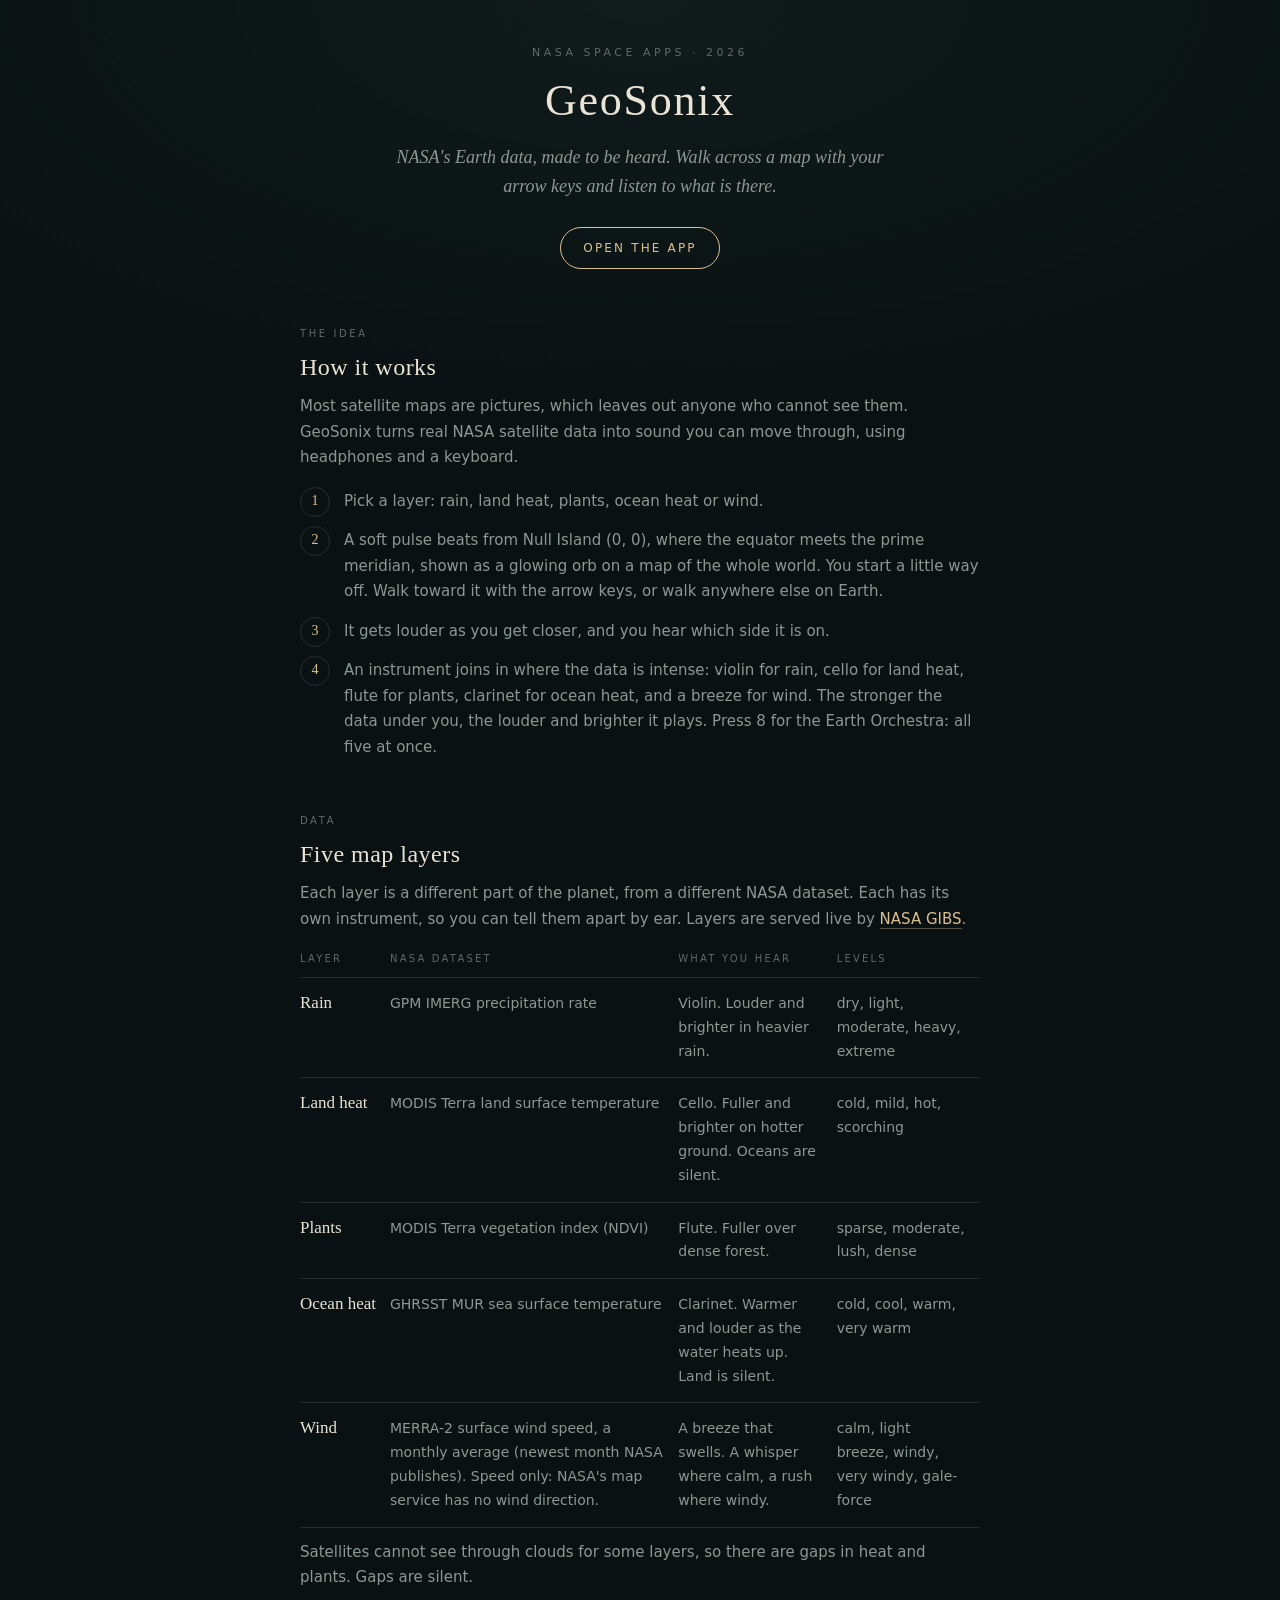
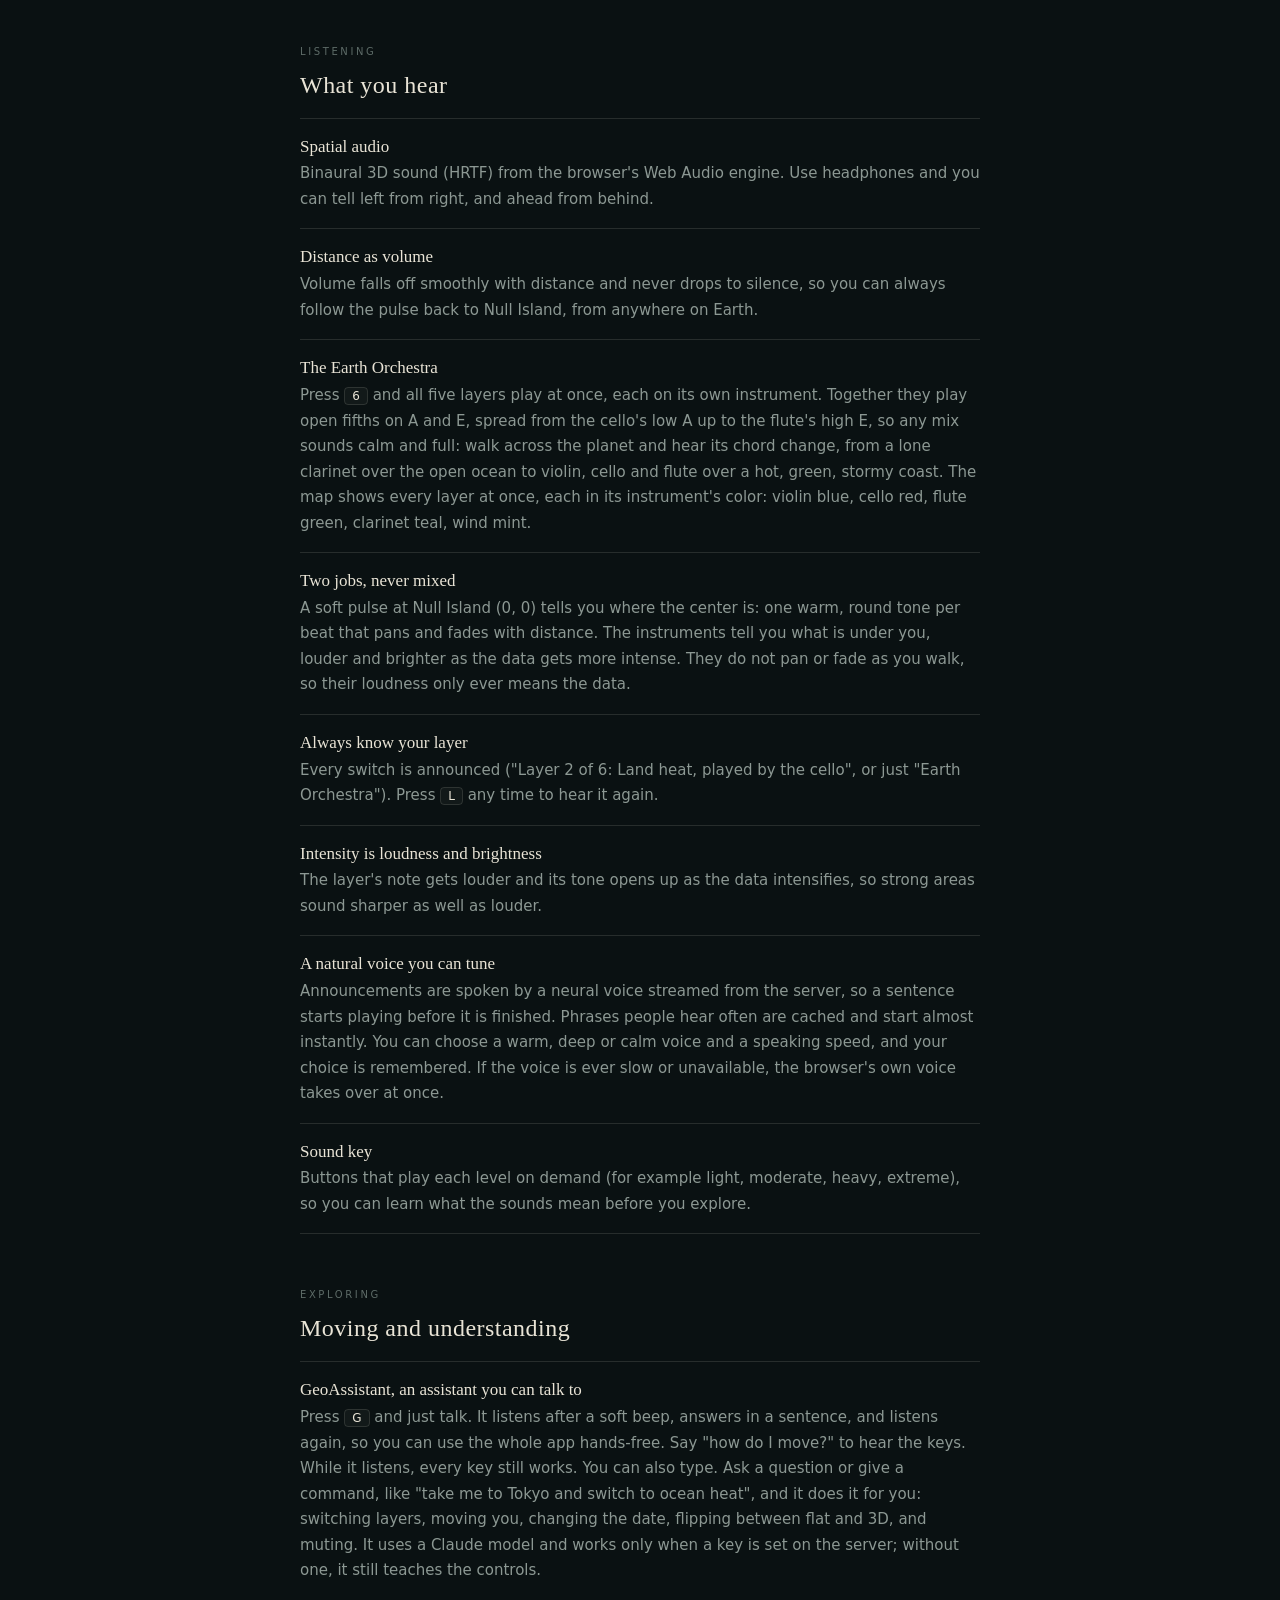
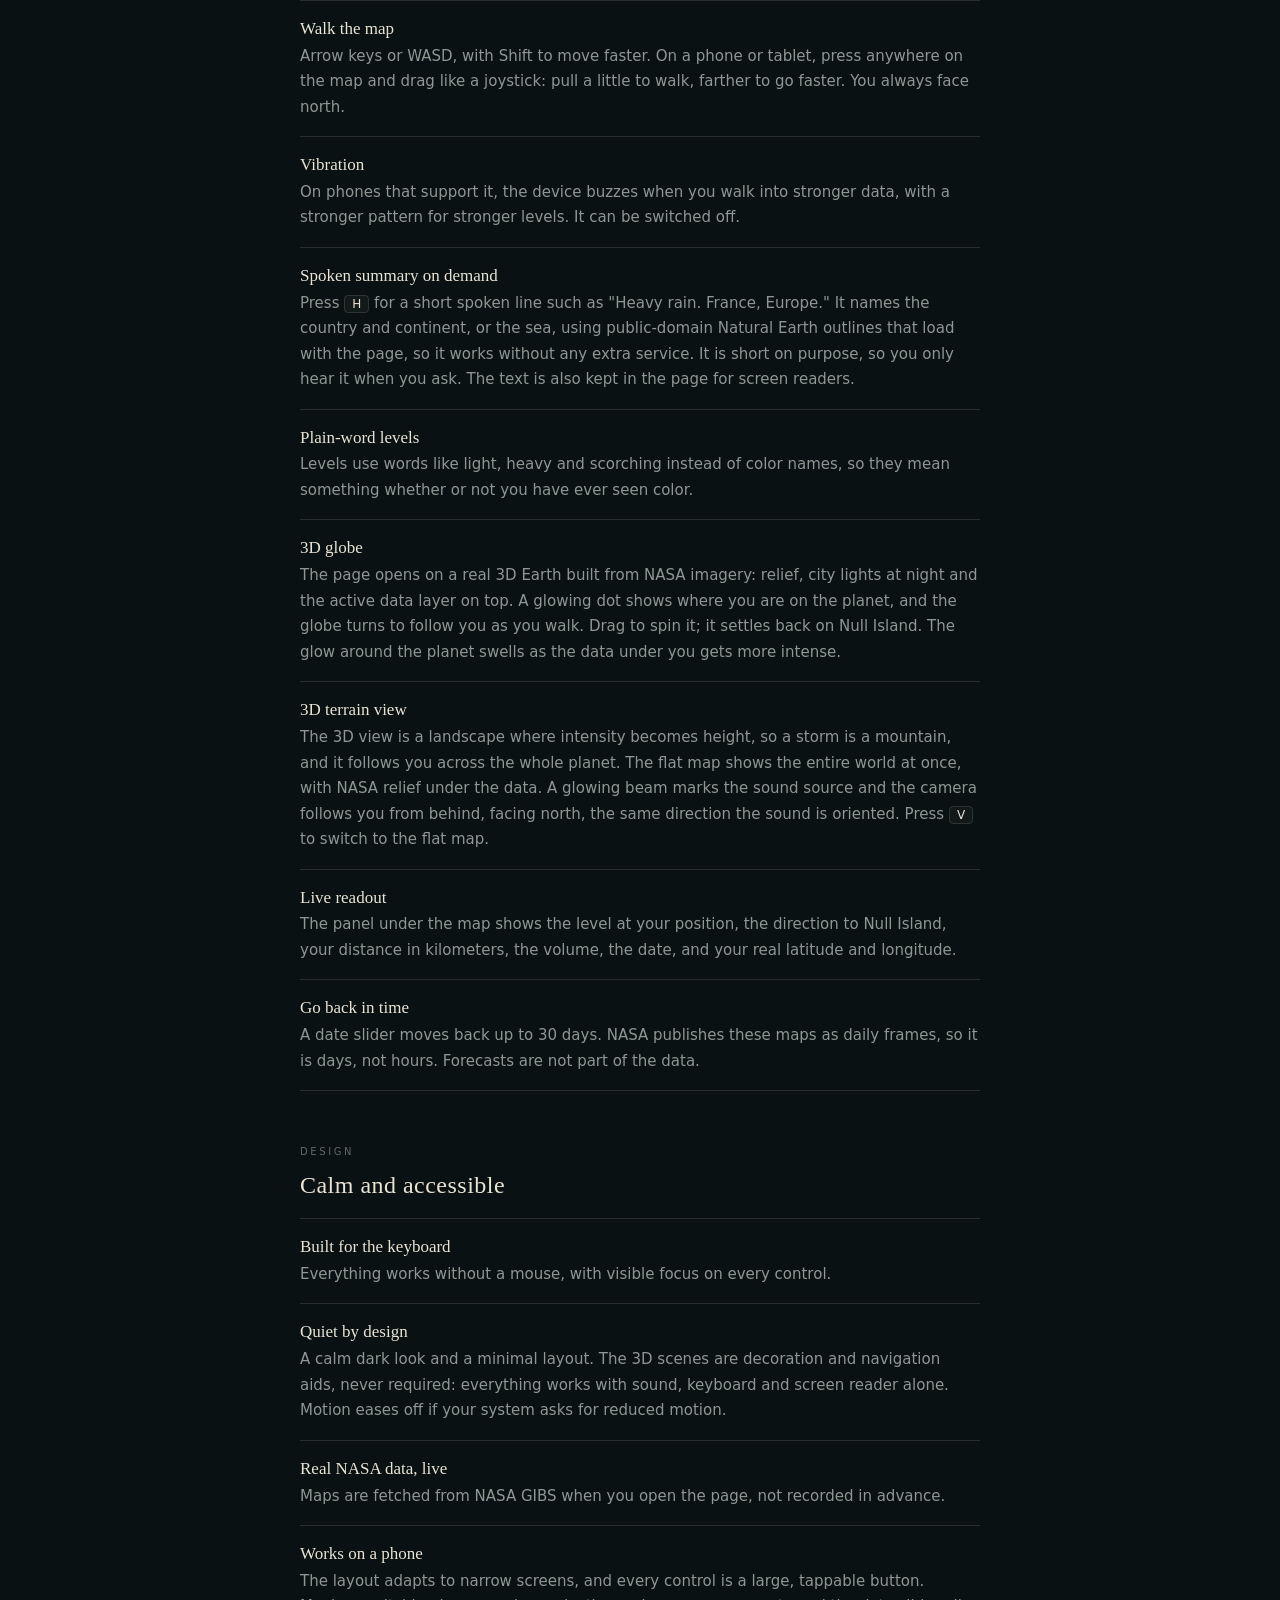
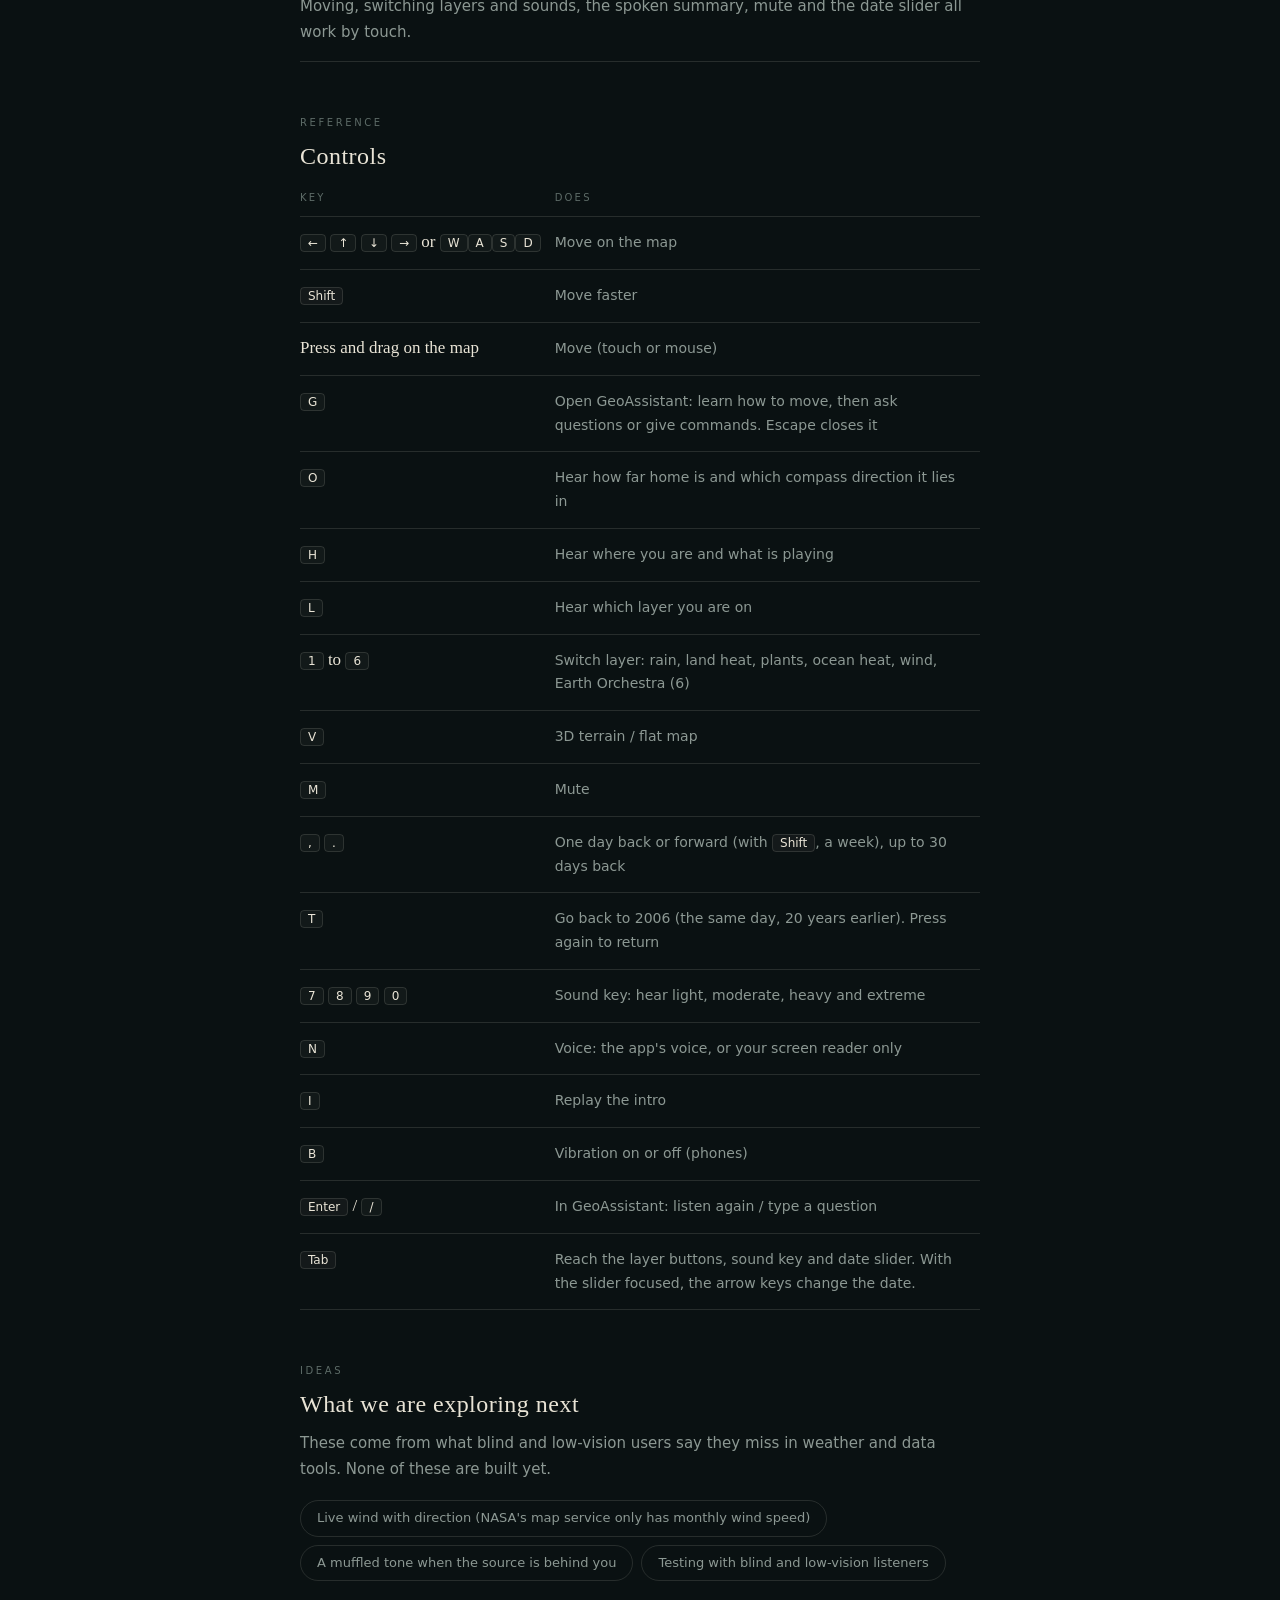
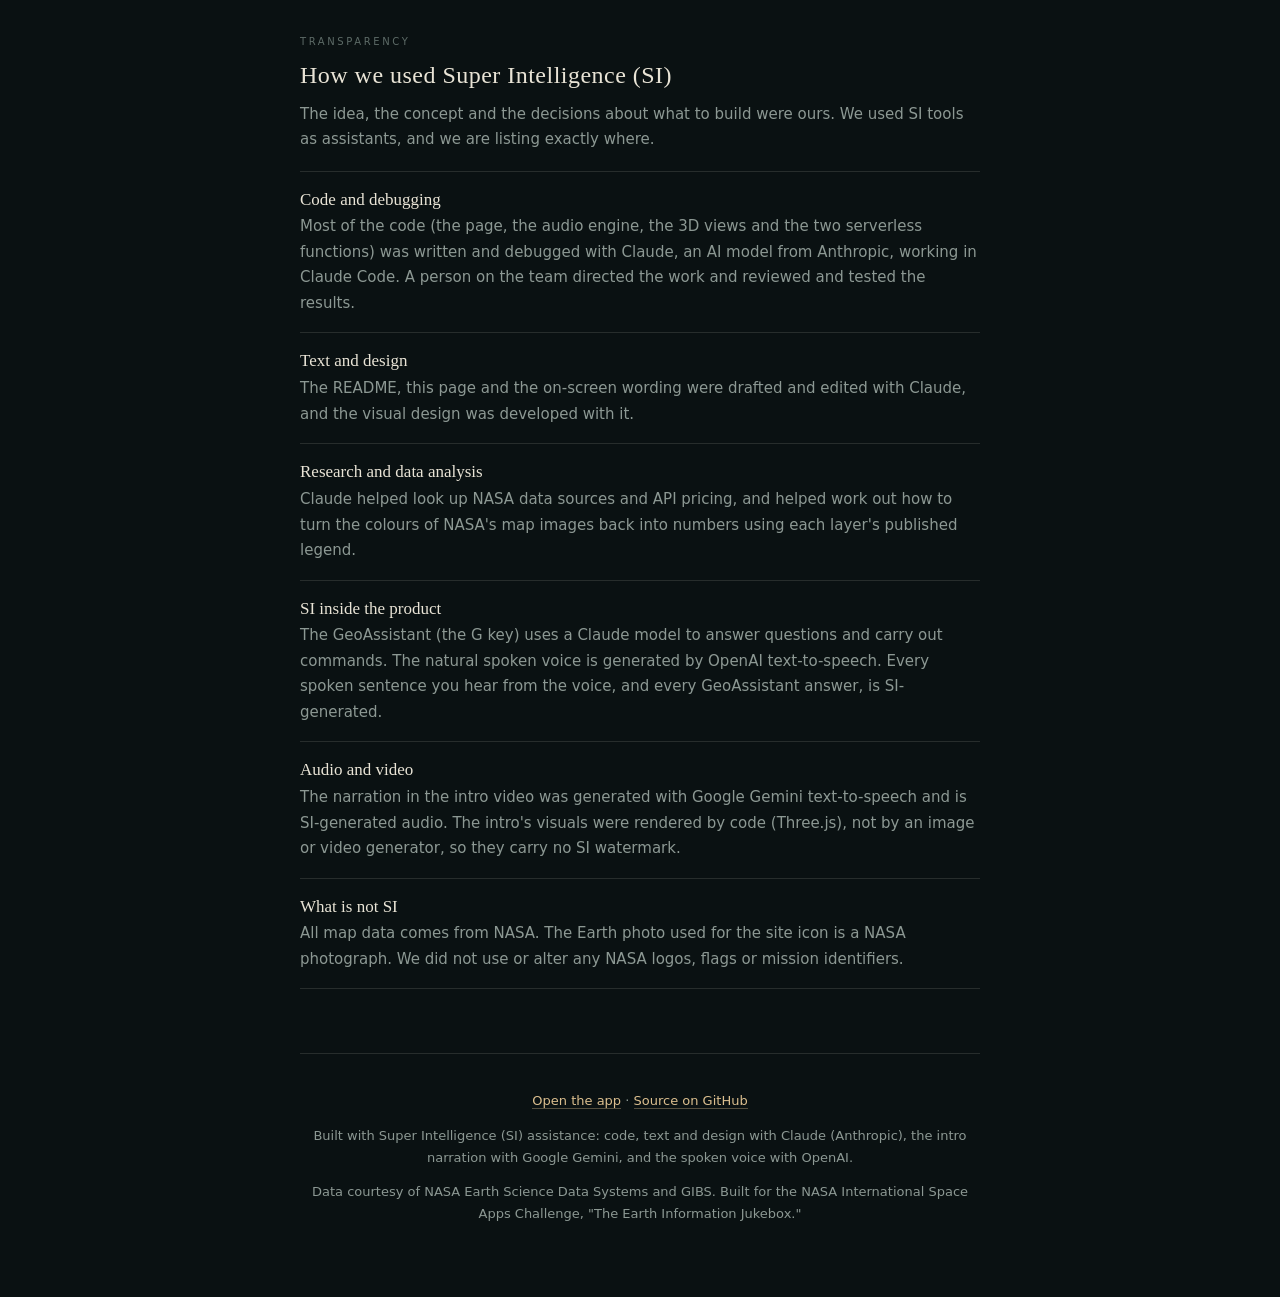
==== commit 744c53d4: "Final check: small fixes - GeoAssistant: only confirm actions that changed something (no stray 'Unmu" ====
--- a/src/features.html
+++ b/src/features.html
@@ -108,7 +108,7 @@
       <li><strong>Distance as volume</strong>Volume falls off smoothly with distance and never drops to silence, so you can always follow the pulse back to Null Island, from anywhere on Earth.</li>
       <li><strong>The Earth Orchestra</strong>Press <kbd>6</kbd> and all five layers play at once, each on its own instrument. Together they play open fifths on A and E, spread from the cello's low A up to the flute's high E, so any mix sounds calm and full: walk across the planet and hear its chord change, from a lone clarinet over the open ocean to violin, cello and flute over a hot, green, stormy coast. The map shows every layer at once, each in its instrument's color: violin blue, cello red, flute green, clarinet teal, wind mint.</li>
       <li><strong>Two jobs, never mixed</strong>A soft pulse at Null Island (0, 0) tells you where the center is: one warm, round tone per beat that pans and fades with distance. The instruments tell you what is under you, louder and brighter as the data gets more intense. They do not pan or fade as you walk, so their loudness only ever means the data.</li>
-      <li><strong>Always know your layer</strong>Every switch is announced ("Layer 2 of 6: Land heat, played by the cello", or just "Earth Orchestra") and plays that instrument's note, like a sound logo. Press <kbd>L</kbd> any time to hear it again.</li>
+      <li><strong>Always know your layer</strong>Every switch is announced ("Layer 2 of 6: Land heat, played by the cello", or just "Earth Orchestra"). Press <kbd>L</kbd> any time to hear it again.</li>
       <li><strong>Intensity is loudness and brightness</strong>The layer's note gets louder and its tone opens up as the data intensifies, so strong areas sound sharper as well as louder.</li>
       <li><strong>A natural voice you can tune</strong>Announcements are spoken by a neural voice streamed from the server, so a sentence starts playing before it is finished. Phrases people hear often are cached and start almost instantly. You can choose a warm, deep or calm voice and a speaking speed, and your choice is remembered. If the voice is ever slow or unavailable, the browser's own voice takes over at once.</li>
       <li><strong>Sound key</strong>Buttons that play each level on demand (for example light, moderate, heavy, extreme), so you can learn what the sounds mean before you explore.</li>
@@ -119,7 +119,7 @@
     <span class="k">Exploring</span>
     <h2 id="explore">Moving and understanding</h2>
     <ul class="feat">
-      <li><strong>GeoAssistant, an assistant you can talk to</strong>Press <kbd>G</kbd> and just talk. It teaches you how to move, out loud, then listens after a soft beep, answers in a sentence or two, and listens again, so you can use the whole app hands-free. You can also type. Ask a question or give a command, like "take me to Tokyo and switch to ocean heat", and it does it for you: switching layers, moving you, changing the date, flipping between flat and 3D, and muting. It uses a Claude model and works only when a key is set on the server; without one, it still teaches the controls.</li>
+      <li><strong>GeoAssistant, an assistant you can talk to</strong>Press <kbd>G</kbd> and just talk. It listens after a soft beep, answers in a sentence, and listens again, so you can use the whole app hands-free. Say "how do I move?" to hear the keys. While it listens, every key still works. You can also type. Ask a question or give a command, like "take me to Tokyo and switch to ocean heat", and it does it for you: switching layers, moving you, changing the date, flipping between flat and 3D, and muting. It uses a Claude model and works only when a key is set on the server; without one, it still teaches the controls.</li>
       <li><strong>Walk the map</strong>Arrow keys or WASD, with Shift to move faster. On a phone or tablet, press anywhere on the map and drag like a joystick: pull a little to walk, farther to go faster. You always face north.</li>
       <li><strong>Vibration</strong>On phones that support it, the device buzzes when you walk into stronger data, with a stronger pattern for stronger levels. It can be switched off.</li>
       <li><strong>Spoken summary on demand</strong>Press <kbd>H</kbd> for a short spoken line such as "Heavy rain. France, Europe." It names the country and continent, or the sea, using public-domain Natural Earth outlines that load with the page, so it works without any extra service. It is short on purpose, so you only hear it when you ask. The text is also kept in the page for screen readers.</li>
@@ -159,6 +159,13 @@
           <tr><td><kbd>1</kbd> to <kbd>6</kbd></td><td>Switch layer: rain, land heat, plants, ocean heat, wind, Earth Orchestra (6)</td></tr>
           <tr><td><kbd>V</kbd></td><td>3D terrain / flat map</td></tr>
           <tr><td><kbd>M</kbd></td><td>Mute</td></tr>
+          <tr><td><kbd>,</kbd> <kbd>.</kbd></td><td>One day back or forward (with <kbd>Shift</kbd>, a week), up to 30 days back</td></tr>
+          <tr><td><kbd>T</kbd></td><td>Go back to 2006 (the same day, 20 years earlier). Press again to return</td></tr>
+          <tr><td><kbd>7</kbd> <kbd>8</kbd> <kbd>9</kbd> <kbd>0</kbd></td><td>Sound key: hear light, moderate, heavy and extreme</td></tr>
+          <tr><td><kbd>N</kbd></td><td>Voice: the app's voice, or your screen reader only</td></tr>
+          <tr><td><kbd>I</kbd></td><td>Replay the intro</td></tr>
+          <tr><td><kbd>B</kbd></td><td>Vibration on or off (phones)</td></tr>
+          <tr><td><kbd>Enter</kbd> / <kbd>/</kbd></td><td>In GeoAssistant: listen again / type a question</td></tr>
           <tr><td><kbd>Tab</kbd></td><td>Reach the layer buttons, sound key and date slider. With the slider focused, the arrow keys change the date.</td></tr>
         </tbody>
       </table>
